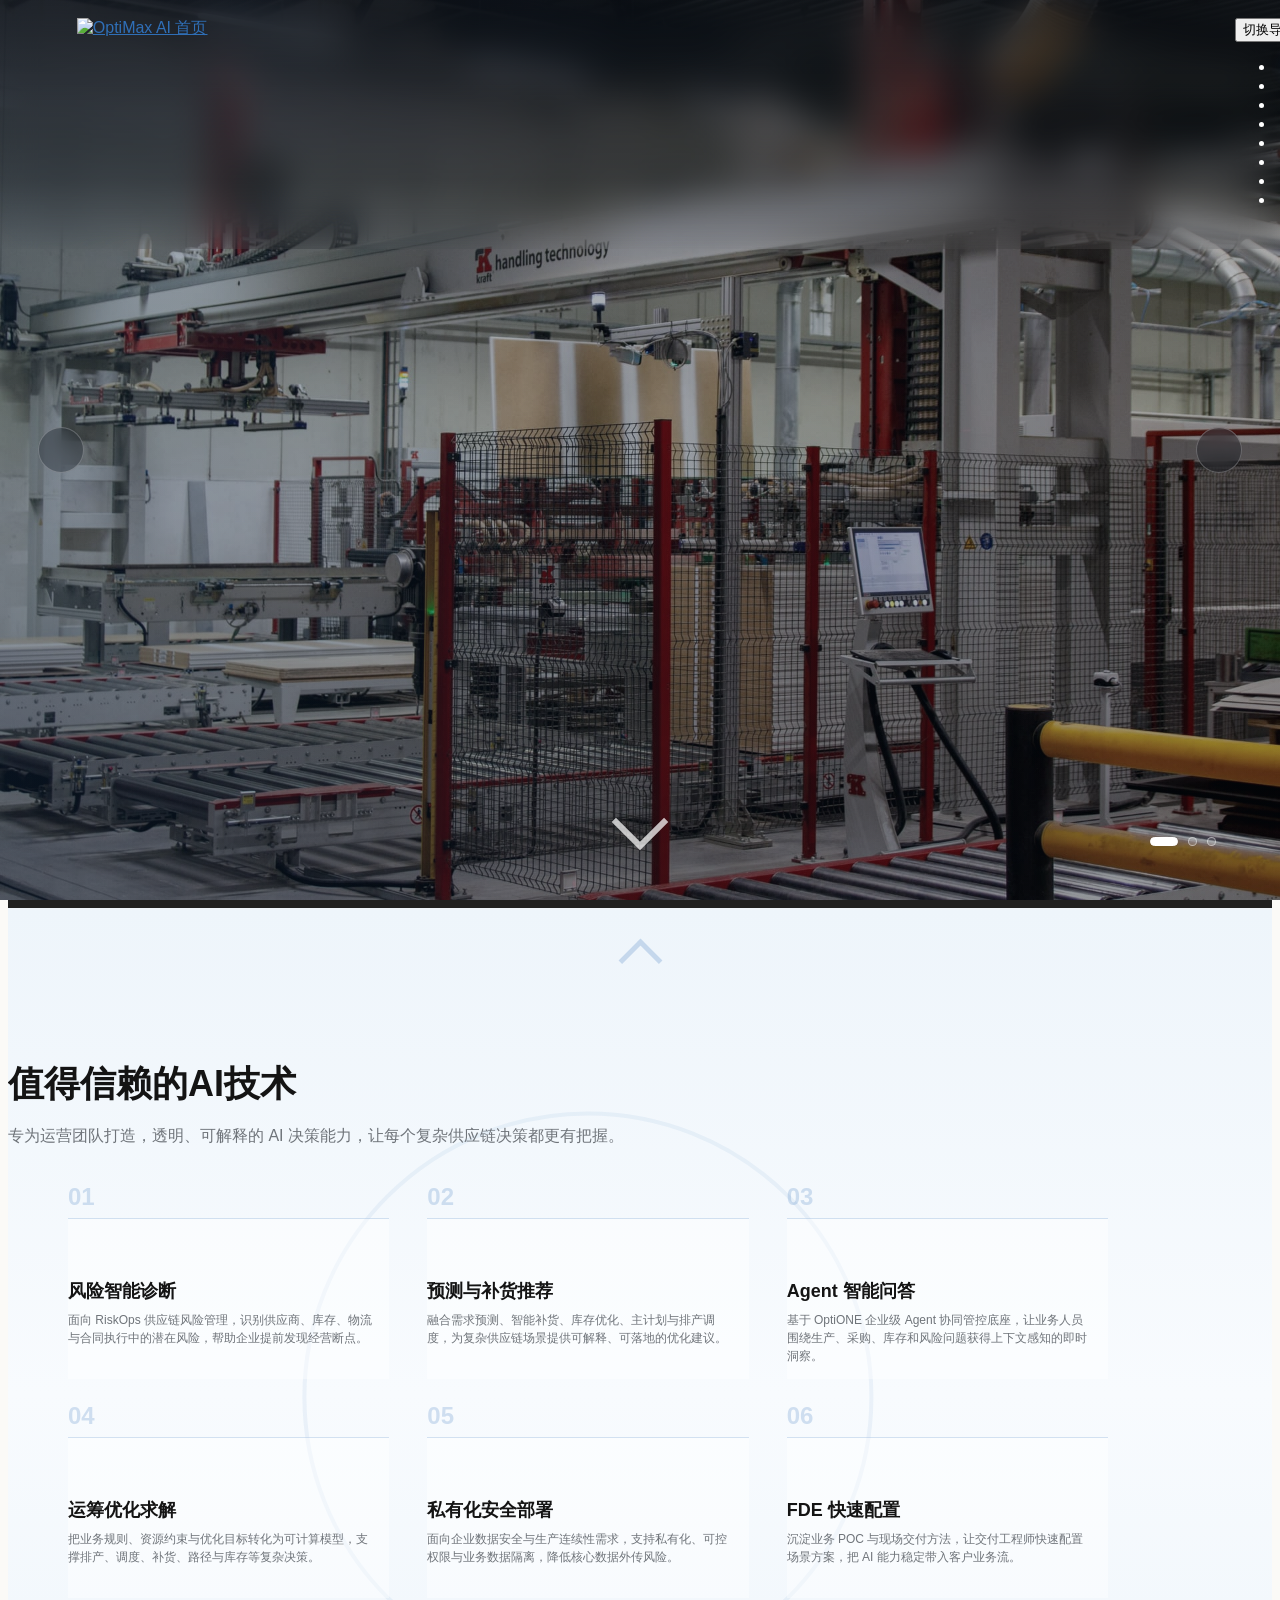
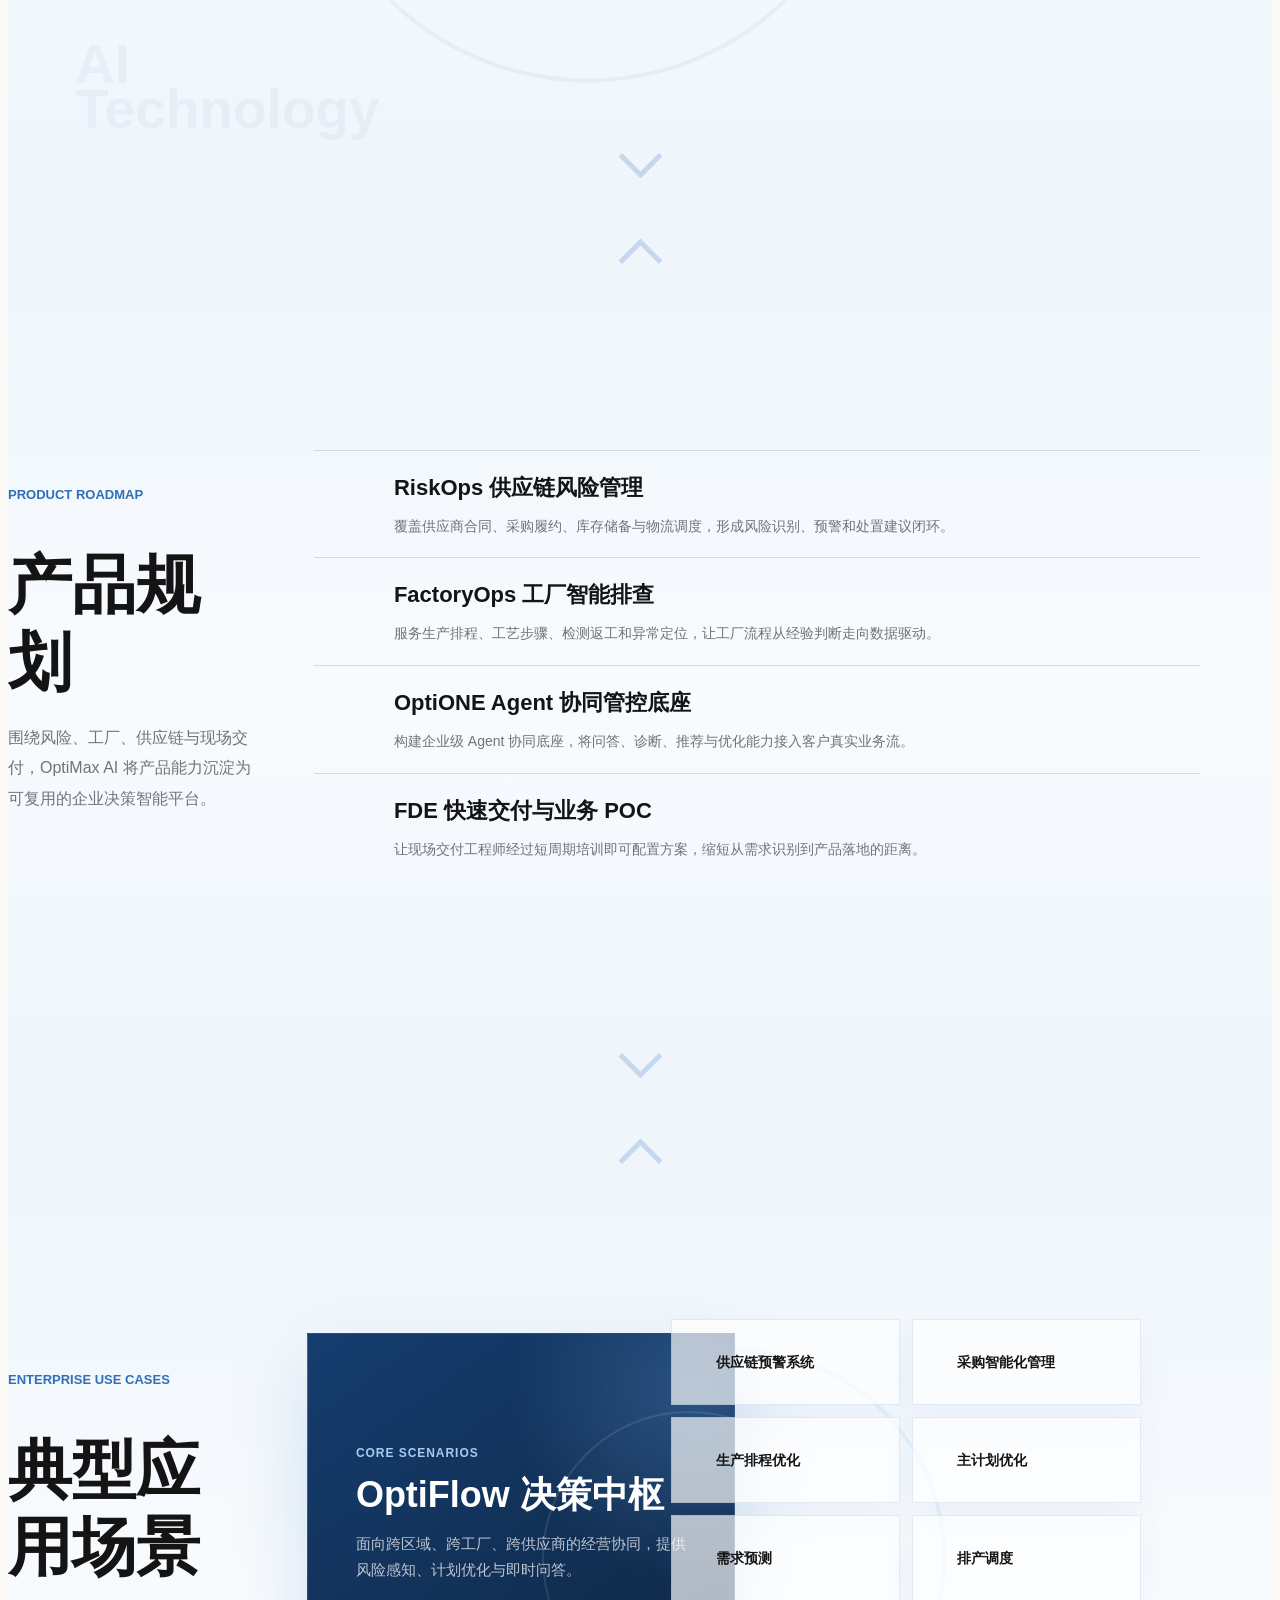
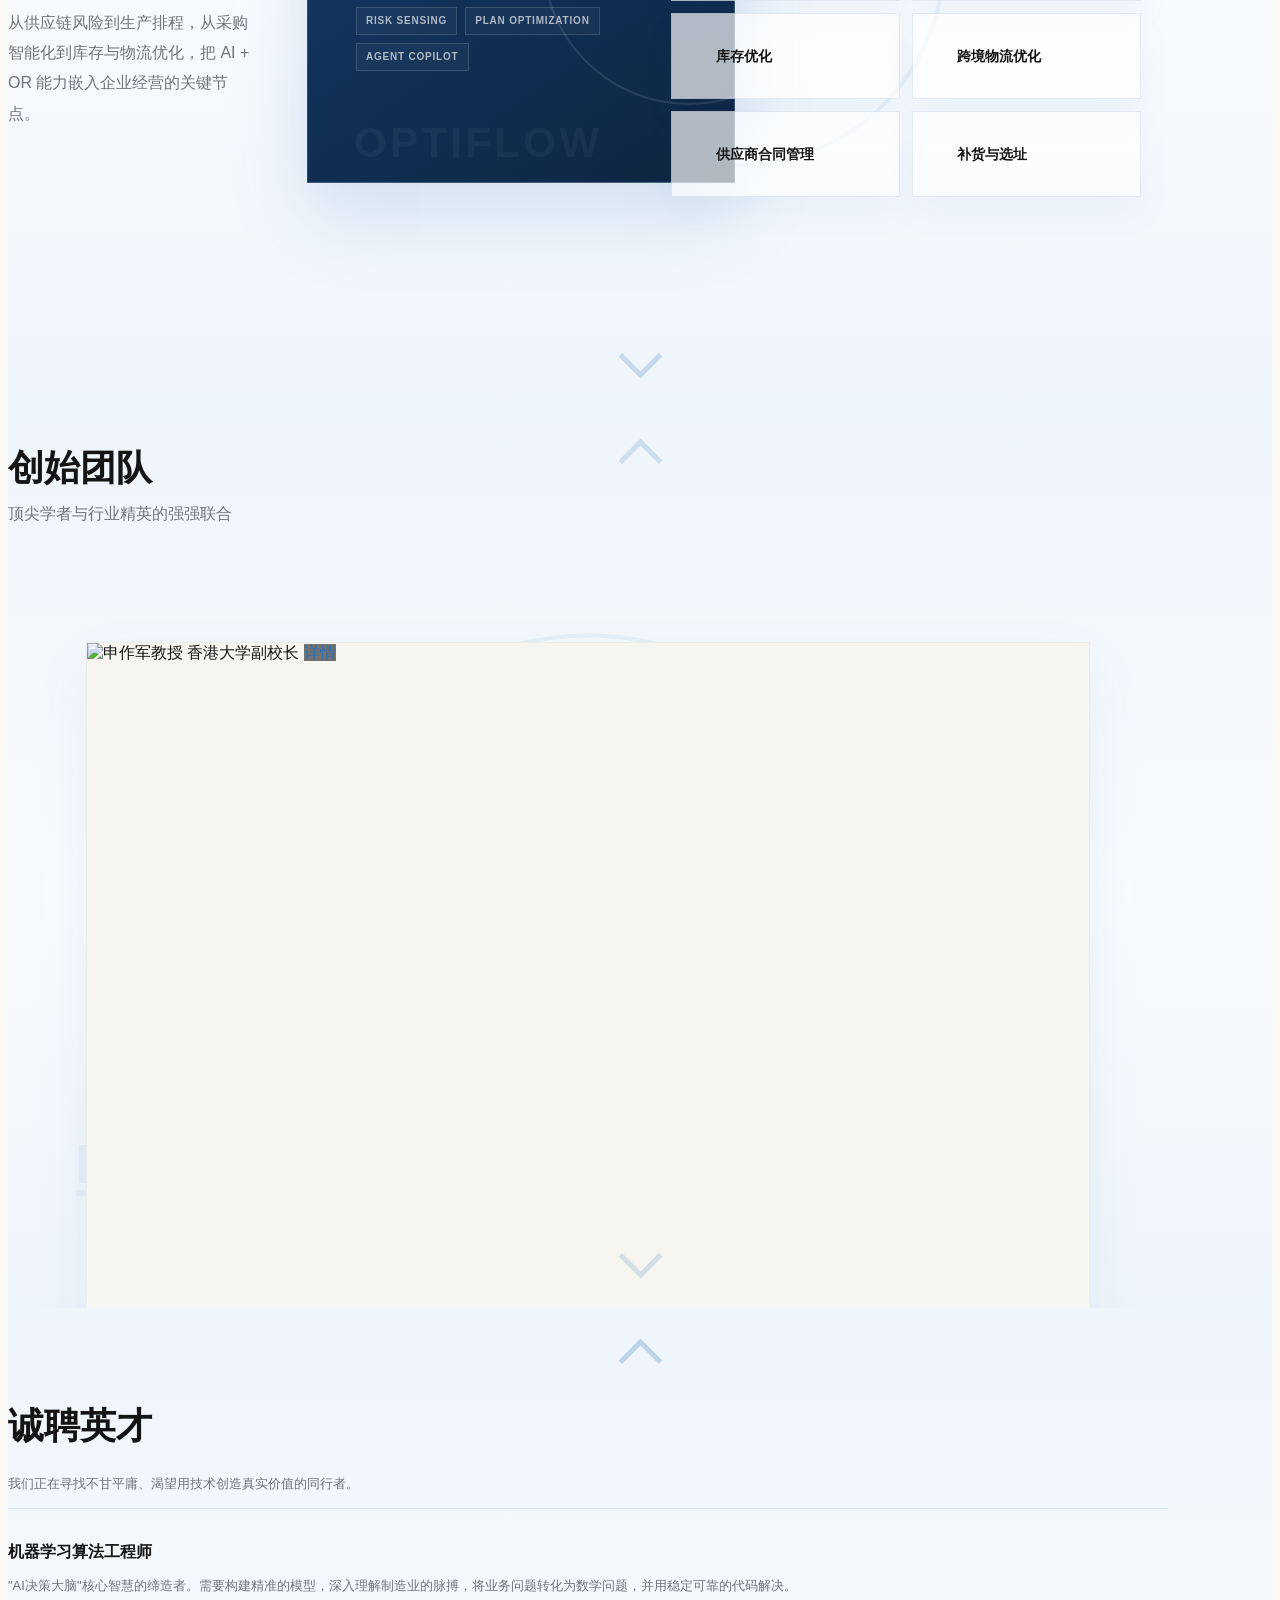
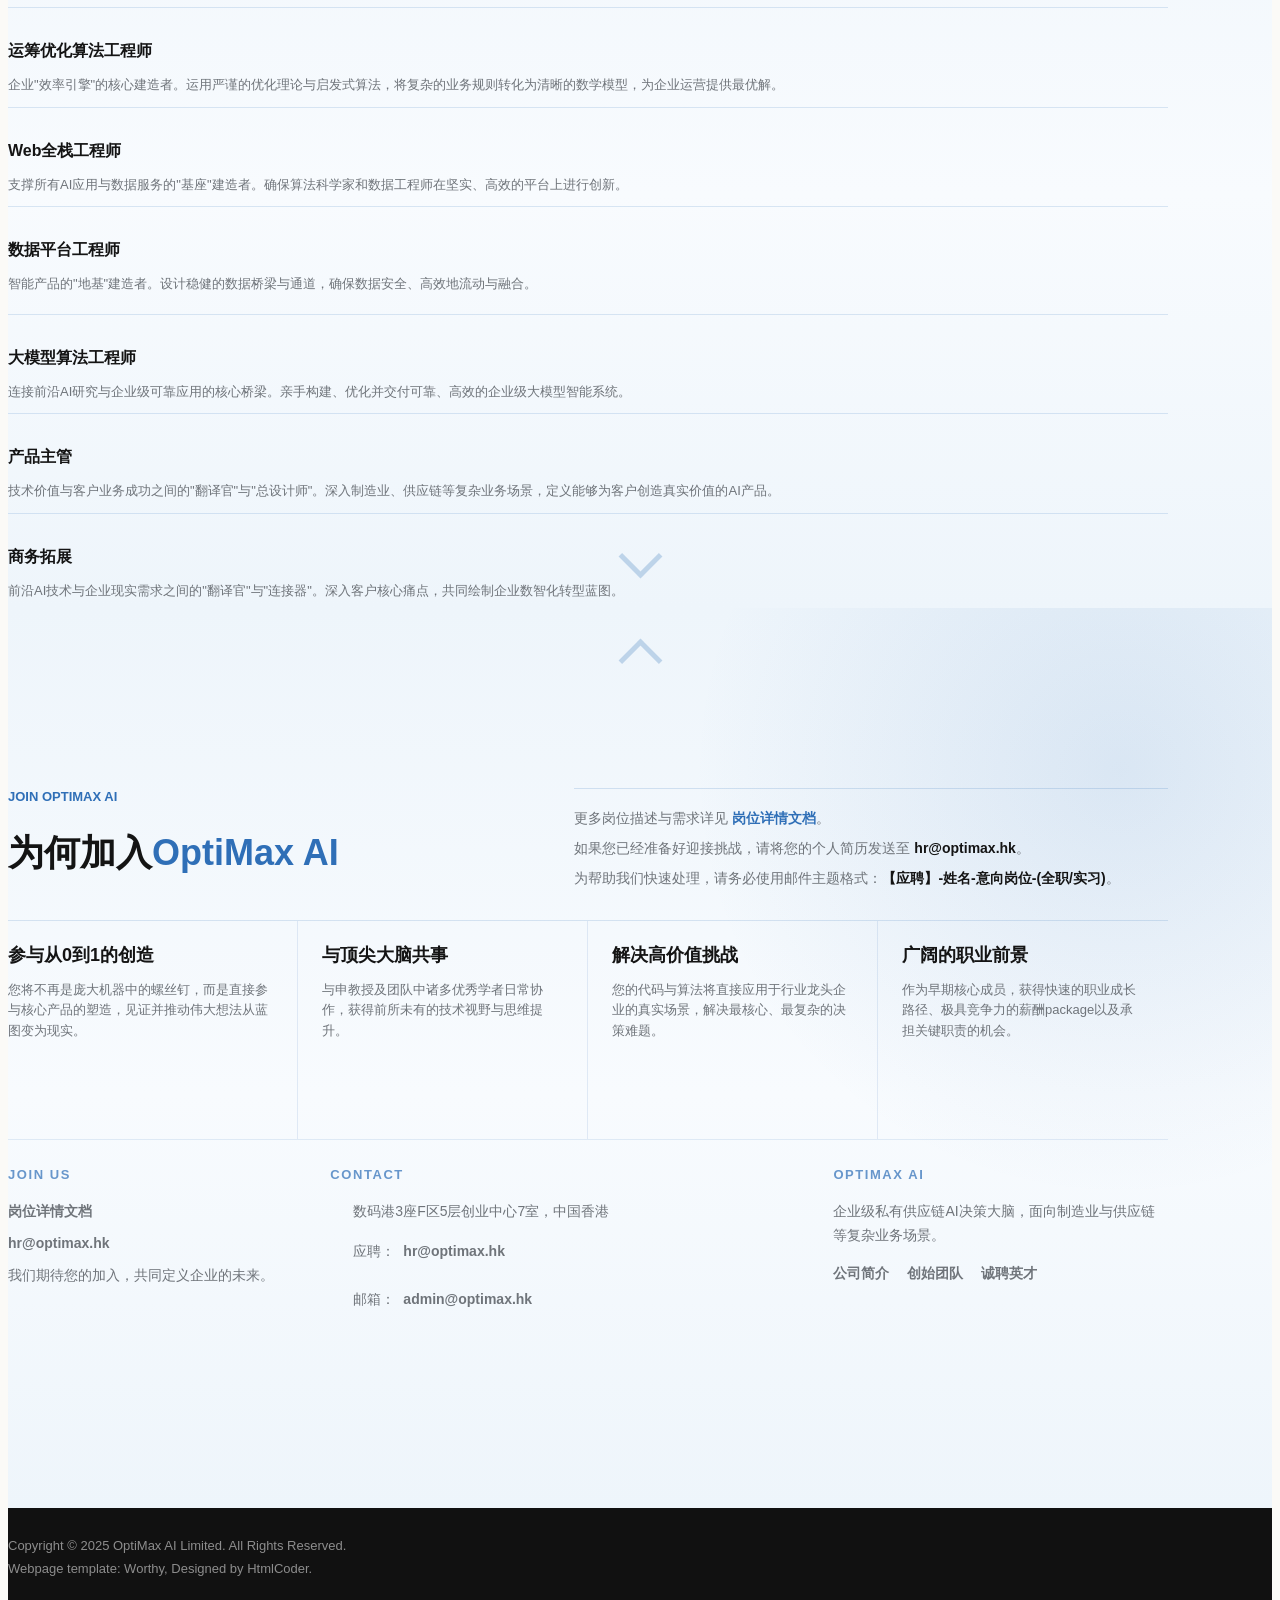
==== index.html @ b372a39e "Refine scenario core panel" ====
<!DOCTYPE html>
<!--[if IE 9]> <html lang="zh-CN" class="ie9"> <![endif]-->
<!--[if !IE]><!-->
<html lang="zh-CN">
<!--<![endif]-->
<head>
    <meta charset="utf-8">
    <title>OptiMax AI | 企业级私有供应链AI决策大脑</title>
    <meta name="description" content="OptiMax AI是企业级私有供应链AI决策大脑，提供安全、智能、可定制的AI解决方案，助力企业数智化转型。">
    <meta name="author" content="OptiMax AI Limited">
    <meta name="keywords" content="OptiMax AI, 企业AI, 供应链AI, 大模型, 人工智能, 机器学习, 深度学习, 强化学习, 运筹优化, 供应链管理, 库存优化, 需求预测, 定价优化, 收益管理, 香港AI公司">
    <meta name="copyright" content="OptiMax AI Limited">
    <meta name="robots" content="index, follow">
    <!-- Mobile Meta -->
    <meta name="viewport" content="width=device-width, initial-scale=1.0, viewport-fit=cover">
    
    <!-- Open Graph / Social Media -->
    <meta property="og:title" content="OptiMax AI | 企业级私有供应链AI决策大脑">
    <meta property="og:description" content="AI赋能、数据驱动，助力企业数智转型">
    <meta property="og:type" content="website">
    <meta property="og:url" content="https://optimax.hk">
    <meta property="og:image" content="images/og-image.jpg">
    
    <!-- Favicon -->
    <link rel="icon" type="image/png" href="images/favicon/favicon-96x96.png" sizes="96x96">
    <link rel="icon" type="image/svg+xml" href="images/favicon/favicon.svg">
    <link rel="shortcut icon" href="images/favicon/favicon.ico">
    <link rel="apple-touch-icon" sizes="180x180" href="images/favicon/apple-touch-icon.png">
    <link rel="manifest" href="images/favicon/site.webmanifest">

    <!-- Web Fonts - 使用更可靠的CDN -->
    <link href="https://fonts.lug.ustc.edu.cn/css2?family=Open+Sans:wght@300;400;700;800&family=Raleway:wght@400;700&display=swap" rel="stylesheet">

    <!-- Bootstrap core CSS -->
    <link href="bootstrap/css/bootstrap.min.css" rel="stylesheet">

    <!-- Font Awesome CSS -->
    <link href="fonts/font-awesome/css/font-awesome.min.css" rel="stylesheet">

    <!-- Plugins -->
    <link href="css/animations.css" rel="stylesheet">

    <!-- Worthy core CSS file -->
    <link href="css/style.css" rel="stylesheet">

    <!-- Custom css -->
    <link href="css/custom.css?v=scenario-core-panel-v2" rel="stylesheet">
    
    <!-- 内联样式优化 -->
    <style>
        /* 确保图片响应式 */
        .sec-img, .image-box img {
            max-width: 100%;
            height: auto;
        }
        .banner-caption h1 {
            word-break: break-word;
        }
        @media (max-width: 768px) {
            .banner-caption h1 {
                font-size: 1.8rem;
            }
            .banner-caption .lead {
                font-size: 1rem;
            }
            .footer-content {
                margin-left: 0 !important;
                padding: 0 15px;
            }
        }
    </style>
</head>

<body class="no-trans didi-inspired">
    <!-- scrollToTop -->
    <div class="scrollToTop"><i class="icon-up-open-big"></i></div>

    <!-- banner start -->
    <div id="banner" class="banner platform-hero">
        <header class="header clearfix navbar platform-header hero-glass-nav">
            <div class="container">
                <div class="row">
                    <div class="col-md-4">
                        <div class="header-left clearfix">
                            <!-- logo -->
                            <div class="logo smooth-scroll">
                                <a href="#banner"><img id="logo" src="images/logo.png" alt="OptiMax AI 首页"></a>
                            </div>
                        </div>
                    </div>
                    <div class="col-md-8">
                        <div class="header-right clearfix">
                            <div class="main-navigation animated">
                                <nav class="navbar navbar-default" role="navigation">
                                    <div class="container-fluid">
                                        <div class="navbar-header">
                                            <button type="button" class="navbar-toggle" data-toggle="collapse" data-target="#navbar-collapse-1">
                                                <span class="sr-only">切换导航</span>
                                                <span class="icon-bar"></span>
                                                <span class="icon-bar"></span>
                                                <span class="icon-bar"></span>
                                            </button>
                                        </div>
                                        <div class="collapse navbar-collapse scrollspy smooth-scroll" id="navbar-collapse-1">
                                            <ul class="nav navbar-nav navbar-right">
                                                <li class="active"><a href="#banner">主页</a></li>
                                                <li><a href="#trusted-ai">AI技术</a></li>
                                                <li><a href="#roadmap">产品规划</a></li>
                                                <li><a href="#scenarios">应用场景</a></li>
                                                <li><a href="#portfolio">创始团队</a></li>
                                                <li><a href="#services">诚聘英才</a></li>
                                                <li><a href="#join">联系我们</a></li>
                                                <li><a href="index_en.html" class="lang-switch">English</a></li>
                                            </ul>
                                        </div>
                                    </div>
                                </nav>
                            </div>
                        </div>
                    </div>
                </div>
            </div>
        </header>
        <div class="hero-carousel" data-hero-carousel>
            <div class="hero-carousel-slide is-active" style="background-image: url('images/hero-advanced-manufacturing.jpg');" aria-hidden="false"></div>
            <div class="hero-carousel-slide" style="background-image: url('images/hero-cargo-vessel.jpg');" aria-hidden="true"></div>
            <div class="hero-carousel-slide" style="background-image: url('images/hero-factory-corridor.jpg');" aria-hidden="true"></div>
        </div>
        <button class="hero-carousel-arrow hero-carousel-arrow-prev" type="button" data-hero-carousel-prev aria-label="上一张封面">
            <i class="fa fa-angle-left" aria-hidden="true"></i>
        </button>
        <button class="hero-carousel-arrow hero-carousel-arrow-next" type="button" data-hero-carousel-next aria-label="下一张封面">
            <i class="fa fa-angle-right" aria-hidden="true"></i>
        </button>
        <div class="hero-carousel-dots" role="tablist" aria-label="封面图片切换">
            <button class="is-active" type="button" data-hero-carousel-dot="0" aria-label="显示复杂制造封面" aria-selected="true"></button>
            <button type="button" data-hero-carousel-dot="1" aria-label="显示货轮航运封面" aria-selected="false"></button>
            <button type="button" data-hero-carousel-dot="2" aria-label="显示工厂供应链封面" aria-selected="false"></button>
        </div>
        <div class="banner-image" aria-hidden="true"></div>
        <div class="banner-caption">
            <div class="container">
                <div class="row">
                    <div class="col-md-8 object-non-visible hero-copy" data-animation-effect="fadeIn">
                        <p class="section-kicker">OptiMax AI Limited</p>
                        <h1>OptiMax 企业优智大模型</h1>
                        <p class="lead"><strong>AI赋能、数据驱动，助力企业数智转型</strong></p>
                        <hr class="divider">
                        <h3>做安全、实用、智能的企业私有供应链AI决策大脑</h3>
                        <div class="hero-actions smooth-scroll">
                            <a class="btn btn-primary btn-xl" href="#company-profile" data-profile-drawer-open aria-controls="company-profile">公司简介</a>
                            <a class="btn btn-default btn-xl" href="#join">联系我们</a>
                        </div>
                    </div>
                </div>
            </div>
            <a class="hero-scroll-cue smooth-scroll" href="#trusted-ai" aria-label="向下浏览AI技术">
                <span aria-hidden="true"></span>
            </a>
        </div>
    </div>
    <!-- banner end -->

    <div id="company-profile" class="profile-drawer" aria-hidden="true">
        <button class="profile-drawer-backdrop" type="button" data-profile-drawer-close aria-label="关闭公司简介"></button>
        <aside class="profile-drawer-panel" role="dialog" aria-modal="true" aria-labelledby="company-profile-title">
            <button class="profile-drawer-close" type="button" data-profile-drawer-close aria-label="关闭公司简介">
                <i class="fa fa-times" aria-hidden="true"></i>
            </button>
            <div class="profile-drawer-scroll">
                <p class="section-kicker">ABOUT OPTIMAX AI</p>
                <h2 id="company-profile-title">值得信赖的企业AI决策技术</h2>
                <p class="profile-drawer-lead">以港大科研团队孵化的 AI + OR 技术为核心，OptiMax AI 正在构建安全、可控、高效的企业级私有供应链 AI 决策大脑，让复杂经营决策更智能、更高效、更简单。</p>
                <div class="profile-proof-strip">
                    <div>
                        <strong>AI + OR</strong>
                        <span>融合大模型感知、运筹优化与业务约束建模</span>
                    </div>
                    <div>
                        <strong>RAISe+</strong>
                        <span>香港创新科技署重点支持创业团队</span>
                    </div>
                    <div>
                        <strong>2026.09</strong>
                        <span>企业优智大模型预计面向市场</span>
                    </div>
                </div>
                <div class="profile-copy">
                    <p>OptiMax AI Limited 是一家植根于香港的尖端人工智能企业，致力于研发安全、可控、高效的企业级私有化供应链大模型，立志成为驱动企业智慧运营的“AI决策大脑”。公司于2025年9月在香港创立，是香港创新科技署 RAISe+ 项目重点支持的创业团队。</p>
                    <p>公司由香港大学副校长、国际运筹学与供应链管理权威学者申作军教授领衔创立。团队深度融合 AI、运筹优化与供应链管理前沿研究，依托香港大学科研创新平台，将学术成果转化为企业真实场景中的预测、规划、排产、风控与智能问答能力。</p>
                    <p>目前，OptiMax AI 已围绕 TCL、中国移动等企业场景推进合作，覆盖供应链风险管理、采购智能化、生产排程、主计划优化、库存与物流优化等方向。公司已完成天使轮融资，目标成为 AI 决策领域的全球创新力量。</p>
                    <p><strong>OptiMax 企业优智大模型</strong> 正在紧锣密鼓开发中，预计2026年9月面向市场。</p>
                </div>
            </div>
        </aside>
    </div>

    <!-- 值得信赖的AI技术 -->
    <div id="trusted-ai" class="section section-panel trust-section">
        <a class="section-nav section-nav-up smooth-scroll" href="#banner" aria-label="返回主页">
            <span aria-hidden="true"></span>
        </a>
        <div class="tech-watermark" aria-hidden="true">
            <span>AI</span>
            <span>Technology</span>
        </div>
        <div class="container section-panel-inner tech-editorial">
            <div class="trust-heading">
                <h1 class="section-title">值得信赖的AI技术</h1>
                <p class="section-lead">专为运营团队打造，透明、可解释的 AI 决策能力，让每个复杂供应链决策都更有把握。</p>
            </div>
            <div class="tech-orbit" aria-hidden="true"></div>
            <div class="trust-card-grid">
                <div class="trust-card">
                    <i class="fa fa-line-chart" aria-hidden="true"></i>
                    <h3>风险智能诊断</h3>
                    <p>面向 RiskOps 供应链风险管理，识别供应商、库存、物流与合同执行中的潜在风险，帮助企业提前发现经营断点。</p>
                </div>
                <div class="trust-card">
                    <i class="fa fa-bar-chart" aria-hidden="true"></i>
                    <h3>预测与补货推荐</h3>
                    <p>融合需求预测、智能补货、库存优化、主计划与排产调度，为复杂供应链场景提供可解释、可落地的优化建议。</p>
                </div>
                <div class="trust-card">
                    <i class="fa fa-sitemap" aria-hidden="true"></i>
                    <h3>Agent 智能问答</h3>
                    <p>基于 OptiONE 企业级 Agent 协同管控底座，让业务人员围绕生产、采购、库存和风险问题获得上下文感知的即时洞察。</p>
                </div>
                <div class="trust-card">
                    <i class="fa fa-cogs" aria-hidden="true"></i>
                    <h3>运筹优化求解</h3>
                    <p>把业务规则、资源约束与优化目标转化为可计算模型，支撑排产、调度、补货、路径与库存等复杂决策。</p>
                </div>
                <div class="trust-card">
                    <i class="fa fa-shield" aria-hidden="true"></i>
                    <h3>私有化安全部署</h3>
                    <p>面向企业数据安全与生产连续性需求，支持私有化、可控权限与业务数据隔离，降低核心数据外传风险。</p>
                </div>
                <div class="trust-card">
                    <i class="fa fa-wrench" aria-hidden="true"></i>
                    <h3>FDE 快速配置</h3>
                    <p>沉淀业务 POC 与现场交付方法，让交付工程师快速配置场景方案，把 AI 能力稳定带入客户业务流。</p>
                </div>
            </div>
        </div>
        <a class="section-nav section-nav-down smooth-scroll" href="#roadmap" aria-label="前往产品规划">
            <span aria-hidden="true"></span>
        </a>
    </div>

    <!-- 产品规划 -->
    <div id="roadmap" class="section section-panel roadmap-section">
        <a class="section-nav section-nav-up smooth-scroll" href="#trusted-ai" aria-label="返回AI技术">
            <span aria-hidden="true"></span>
        </a>
        <div class="container section-panel-inner">
            <div class="roadmap-layout">
                <div class="roadmap-copy">
                    <p class="section-kicker">PRODUCT ROADMAP</p>
                    <h1 class="section-title">产品规划</h1>
                    <p class="section-lead">围绕风险、工厂、供应链与现场交付，OptiMax AI 将产品能力沉淀为可复用的企业决策智能平台。</p>
                </div>
                <div class="roadmap-stack">
                    <div class="roadmap-item">
                        <i class="fa fa-exclamation-triangle" aria-hidden="true"></i>
                        <h3>RiskOps 供应链风险管理</h3>
                        <p>覆盖供应商合同、采购履约、库存储备与物流调度，形成风险识别、预警和处置建议闭环。</p>
                    </div>
                    <div class="roadmap-item">
                        <i class="fa fa-building" aria-hidden="true"></i>
                        <h3>FactoryOps 工厂智能排查</h3>
                        <p>服务生产排程、工艺步骤、检测返工和异常定位，让工厂流程从经验判断走向数据驱动。</p>
                    </div>
                    <div class="roadmap-item">
                        <i class="fa fa-sitemap" aria-hidden="true"></i>
                        <h3>OptiONE Agent 协同管控底座</h3>
                        <p>构建企业级 Agent 协同底座，将问答、诊断、推荐与优化能力接入客户真实业务流。</p>
                    </div>
                    <div class="roadmap-item">
                        <i class="fa fa-rocket" aria-hidden="true"></i>
                        <h3>FDE 快速交付与业务 POC</h3>
                        <p>让现场交付工程师经过短周期培训即可配置方案，缩短从需求识别到产品落地的距离。</p>
                    </div>
                </div>
            </div>
        </div>
        <a class="section-nav section-nav-down smooth-scroll" href="#scenarios" aria-label="前往应用场景">
            <span aria-hidden="true"></span>
        </a>
    </div>

    <!-- 典型应用场景 -->
    <div id="scenarios" class="section section-panel scenario-section">
        <a class="section-nav section-nav-up smooth-scroll" href="#roadmap" aria-label="返回产品规划">
            <span aria-hidden="true"></span>
        </a>
        <div class="container section-panel-inner">
            <div class="scenario-layout">
                <div class="scenario-copy">
                    <p class="section-kicker">ENTERPRISE USE CASES</p>
                    <h1 class="section-title">典型应用场景</h1>
                    <p class="section-lead">从供应链风险到生产排程，从采购智能化到库存与物流优化，把 AI + OR 能力嵌入企业经营的关键节点。</p>
                </div>
                <div class="scenario-map">
                    <div class="scenario-feature">
                        <p>CORE SCENARIOS</p>
                        <h3>OptiFlow 决策中枢</h3>
                        <span>面向跨区域、跨工厂、跨供应商的经营协同，提供风险感知、计划优化与即时问答。</span>
                        <div class="scenario-feature-tags" aria-label="OptiFlow 核心能力">
                            <em>Risk Sensing</em>
                            <em>Plan Optimization</em>
                            <em>Agent Copilot</em>
                        </div>
                    </div>
                    <div class="scenario-cluster">
                        <span><i class="fa fa-bell-o" aria-hidden="true"></i>供应链预警系统</span>
                        <span><i class="fa fa-shopping-cart" aria-hidden="true"></i>采购智能化管理</span>
                        <span><i class="fa fa-tasks" aria-hidden="true"></i>生产排程优化</span>
                        <span><i class="fa fa-calendar-o" aria-hidden="true"></i>主计划优化</span>
                        <span><i class="fa fa-line-chart" aria-hidden="true"></i>需求预测</span>
                        <span><i class="fa fa-cogs" aria-hidden="true"></i>排产调度</span>
                        <span><i class="fa fa-database" aria-hidden="true"></i>库存优化</span>
                        <span><i class="fa fa-globe" aria-hidden="true"></i>跨境物流优化</span>
                        <span><i class="fa fa-file-text-o" aria-hidden="true"></i>供应商合同管理</span>
                        <span><i class="fa fa-map-marker" aria-hidden="true"></i>补货与选址</span>
                    </div>
                </div>
            </div>
        </div>
        <a class="section-nav section-nav-down smooth-scroll" href="#portfolio" aria-label="前往创始团队">
            <span aria-hidden="true"></span>
        </a>
    </div>

    <!-- 创始团队标题区 -->
    <div id="portfolio" class="section section-panel default-bg founder-band team-section">
        <a class="section-nav section-nav-up smooth-scroll" href="#scenarios" aria-label="返回应用场景">
            <span aria-hidden="true"></span>
        </a>
        <div class="team-watermark" aria-hidden="true">
            <span>Founding</span>
            <span>Team</span>
        </div>
        <div class="container section-panel-inner team-editorial">
            <div class="team-heading">
                <h1 class="section-title">创始团队</h1>
                <p class="lead section-lead">顶尖学者与行业精英的强强联合</p>
            </div>
            <div class="team-orbit" aria-hidden="true"></div>
            <div class="separator"></div>
            <div class="row object-non-visible" data-animation-effect="fadeIn">
                <div class="col-md-12">
                    <div class="isotope-container row grid-space-20">
                        <!-- 申作军教授 -->
                        <div class="col-sm-6 col-md-3 isotope-item offline">
                            <div class="image-box founder-card">
                                <div class="overlay-container">
                                    <img src="images/maxshen.png" alt="申作军教授 香港大学副校长" class="img-responsive">
                                    <a class="overlay" data-toggle="modal" data-target="#project-1">
                                        <i class="fa fa-search-plus"></i>
                                        <span>详情</span>
                                    </a>
                                </div>
                                <a class="btn btn-default btn-block" data-toggle="modal" data-target="#project-1">申作军教授</a>
                            </div>
                            <div class="modal fade" id="project-1" tabindex="-1" role="dialog" aria-labelledby="project-1-label" aria-hidden="true">
                                <div class="modal-dialog modal-lg">
                                    <div class="modal-content">
                                        <div class="modal-header">
                                            <button type="button" class="close" data-dismiss="modal"><span aria-hidden="true">&times;</span><span class="sr-only">关闭</span></button>
                                            <h4 class="modal-title" id="project-1-label">申作军教授</h4>
                                        </div>
                                        <div class="modal-body">
                                            <h3>申作军教授</h3>
                                            <h4>BEng, ME, MS, PhD, FINFORMS, FPOMS, FHKEng</h4>
                                            <div class="row">
                                                <div class="col-md-6">
                                                    <p>申作军教授是香港大学副校长（研究），工程学院及经济及工商管理学院双聘讲座教授，同时兼任研究学院院长、技术转移处署理处长、知识交流办公室署理总监。他是同心基金数据科学研究院创始院长。</p>
                                                    <p>申教授于2000年在美国西北大学取得博士学位，同年加入佛罗里达大学任助理教授，2004年加入加州大学伯克利分校，后晋升为校长教授及工业工程及运筹学系系主任。他曾任清华-伯克利深圳学院中心主任及清华大学名誉教授。申教授于2021年加入港大。</p>
                                                    <p>申教授的主要研究领域为物流及供应链管理、数据驱动决策及系统优化。他是美国运筹学及管理科学研究协会(INFORMS)院士、美国生产与运作管理学会(POMS)院士及前主席、香港工程科学院院士。</p>
                                                </div>
                                                <div class="col-md-6">
                                                    <img src="images/maxshen.png" alt="申作军教授" class="img-responsive">
                                                </div>
                                            </div>
                                        </div>
                                        <div class="modal-footer">
                                            <button type="button" class="btn btn-sm btn-default" data-dismiss="modal">关闭</button>
                                        </div>
                                    </div>
                                </div>
                            </div>
                        </div>

                        <!-- 曲源博士 -->
                        <div class="col-sm-6 col-md-3 isotope-item online">
                            <div class="image-box founder-card">
                                <div class="overlay-container">
                                    <img src="images/yuanqu.jpg" alt="曲源博士 香港大学博士后" class="img-responsive">
                                    <a class="overlay" data-toggle="modal" data-target="#project-2">
                                        <i class="fa fa-search-plus"></i>
                                        <span>详情</span>
                                    </a>
                                </div>
                                <a class="btn btn-default btn-block" data-toggle="modal" data-target="#project-2">曲源博士</a>
                            </div>
                            <div class="modal fade" id="project-2" tabindex="-1" role="dialog" aria-labelledby="project-2-label" aria-hidden="true">
                                <div class="modal-dialog modal-lg">
                                    <div class="modal-content">
                                        <div class="modal-header">
                                            <button type="button" class="close" data-dismiss="modal"><span aria-hidden="true">&times;</span><span class="sr-only">关闭</span></button>
                                            <h4 class="modal-title" id="project-2-label">曲源博士</h4>
                                        </div>
                                        <div class="modal-body">
                                            <h3>曲源博士</h3>
                                            <h4>BEng, BMgmt, MS, PhD</h4>
                                            <div class="row">
                                                <div class="col-md-6">
                                                    <p>曲源博士现为香港大学数据与系统工程系博士后研究员，与申作军教授开展合作研究。此前曾任罗格斯大学讲师。</p>
                                                    <p>曲源博士在罗格斯大学管理科学与信息系统系获得博士学位，主攻运筹学方向。主要研究领域为收益管理、博弈论、机器学习、人工智能等。曲博士曾有多段创业和产业界经历，有丰富软件架构设计及信息化项目建设实施经验，参与开发项目30余个。</p>
                                                </div>
                                                <div class="col-md-6">
                                                    <img src="images/yuanqu.jpg" alt="曲源博士" class="img-responsive">
                                                </div>
                                            </div>
                                        </div>
                                        <div class="modal-footer">
                                            <button type="button" class="btn btn-sm btn-default" data-dismiss="modal">关闭</button>
                                        </div>
                                    </div>
                                </div>
                            </div>
                        </div>

                        <!-- 张普竣博士 -->
                        <div class="col-sm-6 col-md-3 isotope-item online">
                            <div class="image-box founder-card">
                                <div class="overlay-container">
                                    <img src="images/pjzhang.jpg" alt="张普竣博士" class="img-responsive">
                                    <a class="overlay" data-toggle="modal" data-target="#project-3">
                                        <i class="fa fa-search-plus"></i>
                                        <span>详情</span>
                                    </a>
                                </div>
                                <a class="btn btn-default btn-block" data-toggle="modal" data-target="#project-3">张普竣博士</a>
                            </div>
                            <div class="modal fade" id="project-3" tabindex="-1" role="dialog" aria-labelledby="project-3-label" aria-hidden="true">
                                <div class="modal-dialog modal-lg">
                                    <div class="modal-content">
                                        <div class="modal-header">
                                            <button type="button" class="close" data-dismiss="modal"><span aria-hidden="true">&times;</span><span class="sr-only">关闭</span></button>
                                            <h4 class="modal-title" id="project-3-label">张普竣博士</h4>
                                        </div>
                                        <div class="modal-body">
                                            <h3>张普竣博士</h3>
                                            <h4>BEng, PhD</h4>
                                            <div class="row">
                                                <div class="col-md-6">
                                                    <p>张普竣于清华大学获得工业工程博士学位，现为香港大学博士后研究员，在运筹优化与智能管理领域持续开展前沿研究。</p>
                                                    <p>他专注于运筹学、智能交通系统及运营管理等领域，曾与美团、锐联科技、北京交通发展研究院、中国铁路等知名企业和机构开展深入合作，致力于将理论研究成果应用于实际业务场景。</p>
                                                </div>
                                                <div class="col-md-6">
                                                    <img src="images/pjzhang.jpg" alt="张普竣博士" class="img-responsive">
                                                </div>
                                            </div>
                                        </div>
                                        <div class="modal-footer">
                                            <button type="button" class="btn btn-sm btn-default" data-dismiss="modal">关闭</button>
                                        </div>
                                    </div>
                                </div>
                            </div>
                        </div>

                        <!-- 刘安邦博士 -->
                        <div class="col-sm-6 col-md-3 isotope-item editor">
                            <div class="image-box founder-card">
                                <div class="overlay-container">
                                    <img src="images/abliu.jpg" alt="刘安邦博士" class="img-responsive">
                                    <a class="overlay" data-toggle="modal" data-target="#project-4">
                                        <i class="fa fa-search-plus"></i>
                                        <span>详情</span>
                                    </a>
                                </div>
                                <a class="btn btn-default btn-block" data-toggle="modal" data-target="#project-4">刘安邦博士</a>
                            </div>
                            <div class="modal fade" id="project-4" tabindex="-1" role="dialog" aria-labelledby="project-4-label" aria-hidden="true">
                                <div class="modal-dialog modal-lg">
                                    <div class="modal-content">
                                        <div class="modal-header">
                                            <button type="button" class="close" data-dismiss="modal"><span aria-hidden="true">&times;</span><span class="sr-only">关闭</span></button>
                                            <h4 class="modal-title" id="project-4-label">刘安邦博士</h4>
                                        </div>
                                        <div class="modal-body">
                                            <h3>刘安邦博士</h3>
                                            <h4>BEng, PhD</h4>
                                            <div class="row">
                                                <div class="col-md-6">
                                                    <p>刘安邦博士于清华大学获得自动化博士学位，现为香港大学博士后研究员，长期专注于智能制造与智慧供应链领域的创新研究。</p>
                                                    <p>刘安邦博士在自动化与智能制造相关领域积累了超过六年的深入研究经验，并先后参与多项由国家重点研发计划、国家自然科学基金等国家级科研项目资助的重要课题。</p>
                                                </div>
                                                <div class="col-md-6">
                                                    <img src="images/abliu.jpg" alt="刘安邦博士" class="img-responsive">
                                                </div>
                                            </div>
                                        </div>
                                        <div class="modal-footer">
                                            <button type="button" class="btn btn-sm btn-default" data-dismiss="modal">关闭</button>
                                        </div>
                                    </div>
                                </div>
                            </div>
                        </div>
                    </div>
                </div>
            </div>
        </div>
        <a class="section-nav section-nav-down smooth-scroll" href="#services" aria-label="前往诚聘英才">
            <span aria-hidden="true"></span>
        </a>
    </div>

    <!-- 诚聘英才 section -->
    <div id="services" class="section translucent-bg bg-image-1 blue career-panel section-panel">
        <a class="section-nav section-nav-up smooth-scroll" href="#portfolio" aria-label="返回创始团队">
            <span aria-hidden="true"></span>
        </a>
        <div class="container section-panel-inner object-non-visible" data-animation-effect="fadeIn">
            <h1 class="text-center title section-title">诚聘英才</h1>
            <div class="space text-center">
                <p class="lead section-lead">我们正在寻找不甘平庸、渴望用技术创造真实价值的同行者。</p>
            </div>
            <div class="row career-grid">
                <div class="col-sm-6">
                    <div class="media">
                        <div class="media-body text-right">
                            <h4 class="media-heading">机器学习算法工程师</h4>
                            <p>"AI决策大脑"核心智慧的缔造者。需要构建精准的模型，深入理解制造业的脉搏，将业务问题转化为数学问题，并用稳定可靠的代码解决。</p>
                        </div>
                        <div class="media-right"><i class="fa fa-magic"></i></div>
                    </div>
                    <div class="media">
                        <div class="media-body text-right">
                            <h4 class="media-heading">运筹优化算法工程师</h4>
                            <p>企业"效率引擎"的核心建造者。运用严谨的优化理论与启发式算法，将复杂的业务规则转化为清晰的数学模型，为企业运营提供最优解。</p>
                        </div>
                        <div class="media-right"><i class="fa fa-sitemap"></i></div>
                    </div>
                    <div class="media">
                        <div class="media-body text-right">
                            <h4 class="media-heading">Web全栈工程师</h4>
                            <p>支撑所有AI应用与数据服务的"基座"建造者。确保算法科学家和数据工程师在坚实、高效的平台上进行创新。</p>
                        </div>
                        <div class="media-right"><i class="fa fa-cogs"></i></div>
                    </div>
                    <div class="media">
                        <div class="media-body text-right">
                            <h4 class="media-heading">数据平台工程师</h4>
                            <p>智能产品的"地基"建造者。设计稳健的数据桥梁与通道，确保数据安全、高效地流动与融合。</p>
                        </div>
                        <div class="media-right"><i class="fa fa-database"></i></div>
                    </div>
                </div>
                <div class="space visible-xs"></div>
                <div class="col-sm-6">
                    <div class="media">
                        <div class="media-left"><i class="fa fa-cloud"></i></div>
                        <div class="media-body">
                            <h4 class="media-heading">大模型算法工程师</h4>
                            <p>连接前沿AI研究与企业级可靠应用的核心桥梁。亲手构建、优化并交付可靠、高效的企业级大模型智能系统。</p>
                        </div>
                    </div>
                    <div class="media">
                        <div class="media-left"><i class="fa fa-list"></i></div>
                        <div class="media-body">
                            <h4 class="media-heading">产品主管</h4>
                            <p>技术价值与客户业务成功之间的"翻译官"与"总设计师"。深入制造业、供应链等复杂业务场景，定义能够为客户创造真实价值的AI产品。</p>
                        </div>
                    </div>
                    <div class="media">
                        <div class="media-left"><i class="fa fa-car"></i></div>
                        <div class="media-body">
                            <h4 class="media-heading">商务拓展</h4>
                            <p>前沿AI技术与企业现实需求之间的"翻译官"与"连接器"。深入客户核心痛点，共同绘制企业数智化转型蓝图。</p>
                        </div>
                    </div>
                    <div class="media">
                        <div class="media-left"><i class="fa fa-users"></i></div>
                        <div class="media-body">
                            <h4 class="media-heading">运营主管</h4>
                            <p>公司高效运转的"润滑剂"和团队温暖的"守护者"。有机会接触公司运营的方方面面，与公司一同成长。</p>
                        </div>
                    </div>
                </div>
            </div>
        </div>
        <a class="section-nav section-nav-down smooth-scroll" href="#join" aria-label="前往为何加入OptiMax AI">
            <span aria-hidden="true"></span>
        </a>
    </div>

    <!-- 为何加入OptiMax AI -->
    <div id="join" class="section clearfix object-non-visible join-section section-panel" data-animation-effect="fadeIn">
        <a class="section-nav section-nav-up smooth-scroll" href="#services" aria-label="返回诚聘英才">
            <span aria-hidden="true"></span>
        </a>
        <div class="container section-panel-inner">
            <div class="join-footer-panel">
                <div class="join-footer-intro">
                    <div>
                        <p class="section-kicker">JOIN OPTIMAX AI</p>
                        <h1 class="title section-title">为何加入<span>OptiMax AI</span></h1>
                    </div>
                    <div class="join-application">
                        <p>更多岗位描述与需求详见 <a target="_blank" href="https://docs.qq.com/doc/p/4edd19e2e5a5571ec6618d4416ca6252ec4aa019" rel="noopener noreferrer">岗位详情文档</a>。</p>
                        <p>如果您已经准备好迎接挑战，请将您的个人简历发送至 <strong>hr@optimax.hk</strong>。</p>
                        <p>为帮助我们快速处理，请务必使用邮件主题格式：<strong>【应聘】-姓名-意向岗位-(全职/实习)</strong>。</p>
                    </div>
                </div>
                <div class="join-reasons">
                    <div class="join-reason">
                        <h3>参与从0到1的创造</h3>
                        <p>您将不再是庞大机器中的螺丝钉，而是直接参与核心产品的塑造，见证并推动伟大想法从蓝图变为现实。</p>
                    </div>
                    <div class="join-reason">
                        <h3>与顶尖大脑共事</h3>
                        <p>与申教授及团队中诸多优秀学者日常协作，获得前所未有的技术视野与思维提升。</p>
                    </div>
                    <div class="join-reason">
                        <h3>解决高价值挑战</h3>
                        <p>您的代码与算法将直接应用于行业龙头企业的真实场景，解决最核心、最复杂的决策难题。</p>
                    </div>
                    <div class="join-reason">
                        <h3>广阔的职业前景</h3>
                        <p>作为早期核心成员，获得快速的职业成长路径、极具竞争力的薪酬package以及承担关键职责的机会。</p>
                    </div>
                </div>
                <div class="join-footer-grid">
                    <div class="join-footer-column">
                        <h3>JOIN US</h3>
                        <a target="_blank" href="https://docs.qq.com/doc/p/4edd19e2e5a5571ec6618d4416ca6252ec4aa019" rel="noopener noreferrer">岗位详情文档</a>
                        <a href="mailto:hr@optimax.hk">hr@optimax.hk</a>
                        <p>我们期待您的加入，共同定义企业的未来。</p>
                    </div>
                    <div id="contact" class="join-footer-column join-contact">
                        <h3>CONTACT</h3>
                        <ul class="join-contact-list list-icons">
                            <li><i class="fa fa-map-marker pr-10"></i> 数码港3座F区5层创业中心7室，中国香港</li>
                            <li><i class="fa fa-user pr-10"></i> 应聘：<a href="mailto:hr@optimax.hk">hr@optimax.hk</a></li>
                            <li><i class="fa fa-envelope-o pr-10"></i> 邮箱：<a href="mailto:admin@optimax.hk">admin@optimax.hk</a></li>
                        </ul>
                    </div>
                    <div class="join-footer-column">
                        <h3>OPTIMAX AI</h3>
                        <p>企业级私有供应链AI决策大脑，面向制造业与供应链等复杂业务场景。</p>
                        <div class="join-footer-links smooth-scroll">
                            <a href="#company-profile" data-profile-drawer-open aria-controls="company-profile">公司简介</a>
                            <a href="#portfolio">创始团队</a>
                            <a href="#services">诚聘英才</a>
                        </div>
                    </div>
                </div>
            </div>
        </div>
    </div>

    <!-- footer start -->
    <footer id="footer">
        <div class="subfooter">
            <div class="container">
                <div class="row">
                    <div class="col-md-12">
                        <p class="text-center">Copyright © 2025 OptiMax AI Limited. All Rights Reserved.<br>Webpage template: Worthy, Designed by HtmlCoder.</p>
                    </div>
                </div>
            </div>
        </div>
    </footer>
    <!-- footer end -->

    <!-- JavaScript files -->
    <script type="text/javascript" src="plugins/jquery.min.js"></script>
    <script type="text/javascript" src="bootstrap/js/bootstrap.min.js"></script>
    <script type="text/javascript" src="plugins/modernizr.js"></script>
    <script type="text/javascript" src="plugins/isotope/isotope.pkgd.min.js"></script>
    <script type="text/javascript" src="plugins/jquery.backstretch.min.js"></script>
    <script type="text/javascript" src="plugins/jquery.appear.js"></script>
    <script type="text/javascript" src="js/template.js"></script>
    <script type="text/javascript" src="js/custom.js?v=scenario-core-panel-v2"></script>
</body>
</html>
---- css/custom.css ----
/*
Theme Name: Worthy - Free Powerful Theme by HtmlCoder
Author:HtmlCoder
Author URI:http://www.htmlcoder.me
Version:1.0.0
Created:November 2014
License: Creative Commons Attribution 3.0 License (https://creativecommons.org/licenses/by/3.0/)
File Description: Place here your custom CSS styles
*/
@media (max-width:991px) {
	.logo{
		max-height: 100px;
		/* max-width: 300px; */
	}
}

.sec-img{
    max-height: 250px;
    /* height: auto; */
}

:root {
    --optimax-ink: #141414;
    --optimax-muted: #6f747a;
    --optimax-line: #e7e4de;
    --optimax-paper: #f7f5f0;
    --optimax-soft: #fbfaf7;
    --optimax-mist: #eef5fb;
    --optimax-mist-bright: #f8fbfe;
    --optimax-accent: #2f6fb7;
    --optimax-accent-dark: #1d5592;
    --optimax-accent-soft: #e8f1fb;
    --optimax-deep: #202020;
}

.didi-inspired {
    color: var(--optimax-ink);
    background: var(--optimax-soft);
    font-family: "PingFang SC", "Microsoft YaHei", "Helvetica Neue", Arial, sans-serif;
}

.didi-inspired h1,
.didi-inspired h2,
.didi-inspired h3,
.didi-inspired h4,
.didi-inspired h5,
.didi-inspired h6 {
    color: var(--optimax-ink);
    font-weight: 600;
    letter-spacing: 0;
}

.didi-inspired p {
    color: var(--optimax-muted);
    font-size: 16px;
    line-height: 1.9;
}

.didi-inspired a {
    color: var(--optimax-accent);
}

.didi-inspired {
    overflow-x: hidden;
}

.didi-inspired .container {
    width: min(1160px, calc(100% - 48px));
}

.didi-inspired .object-non-visible {
    opacity: 1 !important;
    filter: alpha(opacity=100) !important;
}

.platform-header.header {
    background: transparent;
    border: 0;
    position: absolute;
    top: 0;
    left: 0;
    right: 0;
    z-index: 6;
    padding: 18px 0 24px;
    box-shadow: none;
}

.platform-header .container {
    width: 100%;
    padding-left: clamp(28px, 6vw, 96px);
    padding-right: clamp(28px, 6vw, 96px);
}

.platform-header .row {
    display: flex;
    align-items: flex-start;
}

.platform-header .header-left,
.platform-header .header-right {
    width: 100%;
}

.platform-header .header-right {
    display: flex;
    justify-content: flex-end;
}

.platform-header .main-navigation,
.platform-header .navbar,
.platform-header .container-fluid,
.platform-header .navbar-collapse {
    width: auto;
}

.hero-glass-nav.platform-header.header {
    background:
        linear-gradient(180deg, rgba(10, 14, 20, 0.62) 0%, rgba(10, 14, 20, 0.34) 72%, rgba(10, 14, 20, 0) 100%);
    -webkit-backdrop-filter: blur(18px) saturate(115%);
    backdrop-filter: blur(18px) saturate(115%);
}

.fixed-header-on .platform-header.header {
    background:
        linear-gradient(180deg, rgba(10, 14, 20, 0.78) 0%, rgba(10, 14, 20, 0.5) 72%, rgba(10, 14, 20, 0.06) 100%);
    border-bottom: 1px solid rgba(255, 255, 255, 0.08);
    box-shadow: none;
}

.platform-header .logo {
    margin: 0;
    max-width: 240px;
}

.platform-header .logo img {
    max-height: 52px;
    object-fit: contain;
}

.platform-header .col-md-4 {
    width: 30%;
}

.platform-header .col-md-8 {
    width: 70%;
}

.platform-header .main-navigation .navbar-default .navbar-nav > li > a {
    color: rgba(255, 255, 255, 0.88);
    font-size: 14px;
    font-weight: 400;
    padding-left: 9px;
    padding-right: 9px;
    text-decoration: none;
}

.fixed-header-on .platform-header .main-navigation .navbar-default .navbar-nav > li > a {
    color: rgba(255, 255, 255, 0.88);
}

.platform-header .main-navigation .navbar-default .navbar-nav > li.active > a,
.platform-header .main-navigation .navbar-default .navbar-nav > li > a:hover,
.platform-header .main-navigation .navbar-default .navbar-nav > li.active > a:hover {
    color: #ffffff;
    text-shadow: 0 0 16px rgba(47, 111, 183, 0.56);
}

.platform-header .lang-switch {
    border: 1px solid rgba(255, 255, 255, 0.34);
    border-radius: 999px;
    margin-left: 6px;
    padding: 8px 14px !important;
    margin-top: 22px;
}

.fixed-header-on .platform-header .lang-switch {
    border-color: rgba(255, 255, 255, 0.34);
}

.platform-hero.banner {
    height: 100vh;
    min-height: 620px;
    background: var(--optimax-deep);
    color: #ffffff;
    overflow: hidden;
}

.platform-hero.banner:after {
    background:
        linear-gradient(180deg, rgba(238, 245, 251, 0) 0%, rgba(238, 245, 251, 0) 70%, rgba(238, 245, 251, 0.78) 94%, var(--optimax-mist) 100%),
        radial-gradient(circle at 78% 44%, rgba(47, 111, 183, 0.2) 0, rgba(47, 111, 183, 0) 36%),
        linear-gradient(90deg, rgba(8, 13, 20, 0.84) 0%, rgba(9, 17, 27, 0.62) 48%, rgba(9, 17, 27, 0.24) 100%),
        rgba(15, 28, 43, 0.18);
}

.platform-hero .banner-image,
.platform-hero .backstretch img {
    display: none !important;
    filter: saturate(0.82) contrast(1.02);
}

.hero-carousel {
    position: absolute;
    inset: 0;
    z-index: 0;
    background: #142030;
}

.hero-carousel-slide {
    position: absolute;
    inset: 0;
    background-position: center;
    background-size: cover;
    filter: saturate(0.72) contrast(1.03) brightness(0.78);
    opacity: 0;
    transform: scale(1.018);
    transition: opacity 720ms cubic-bezier(0.22, 1, 0.36, 1), transform 3600ms ease;
}

.hero-carousel-slide.is-active {
    opacity: 1;
    transform: scale(1);
}

.hero-carousel:after {
    content: "";
    position: absolute;
    inset: 0;
    background:
        linear-gradient(180deg, rgba(7, 12, 20, 0.18) 0%, rgba(7, 12, 20, 0.08) 45%, rgba(7, 12, 20, 0.26) 100%),
        linear-gradient(90deg, rgba(47, 111, 183, 0.18) 0%, rgba(47, 111, 183, 0.08) 44%, rgba(47, 111, 183, 0.02) 100%);
    pointer-events: none;
}

.hero-carousel-arrow {
    position: absolute;
    top: 50%;
    z-index: 5;
    width: 46px;
    height: 46px;
    border: 1px solid rgba(255, 255, 255, 0.24);
    border-radius: 50%;
    background: rgba(7, 13, 22, 0.28);
    color: rgba(255, 255, 255, 0.86);
    display: flex;
    align-items: center;
    justify-content: center;
    transform: translateY(-50%);
    transition: background 180ms ease, border-color 180ms ease, color 180ms ease, transform 180ms ease;
    -webkit-backdrop-filter: blur(10px);
    backdrop-filter: blur(10px);
}

.hero-carousel-arrow:hover,
.hero-carousel-arrow:focus {
    background: rgba(47, 111, 183, 0.44);
    border-color: rgba(255, 255, 255, 0.42);
    color: #ffffff;
    outline: none;
}

.hero-carousel-arrow:active {
    transform: translateY(-50%) scale(0.96);
}

.hero-carousel-arrow i {
    font-size: 28px;
    line-height: 1;
}

.hero-carousel-arrow-prev {
    left: clamp(18px, 3vw, 48px);
}

.hero-carousel-arrow-next {
    right: clamp(18px, 3vw, 48px);
}

.hero-carousel-dots {
    position: absolute;
    right: clamp(30px, 5vw, 84px);
    bottom: clamp(34px, 6vh, 70px);
    z-index: 6;
    display: flex;
    align-items: center;
    gap: 10px;
}

.hero-carousel-dots button {
    width: 9px;
    height: 9px;
    padding: 0;
    border: 1px solid rgba(255, 255, 255, 0.66);
    border-radius: 50%;
    background: rgba(255, 255, 255, 0.2);
    opacity: 0.76;
    transition: width 220ms ease, background 220ms ease, border-color 220ms ease, opacity 220ms ease;
}

.hero-carousel-dots button.is-active {
    width: 28px;
    border-radius: 999px;
    background: #ffffff;
    border-color: #ffffff;
    opacity: 1;
}

.hero-carousel-dots button:focus {
    outline: 2px solid rgba(255, 255, 255, 0.7);
    outline-offset: 4px;
}

.platform-hero .banner-caption {
    top: 0;
    bottom: 0;
    display: flex;
    align-items: center;
    width: 100%;
    z-index: 3;
}

.platform-hero .hero-copy {
    margin-top: 70px;
    opacity: 1 !important;
    filter: none !important;
    transform: none !important;
}

.section-kicker {
    color: var(--optimax-accent) !important;
    font-size: 13px !important;
    font-weight: 700;
    line-height: 1.4 !important;
    margin: 0 0 18px;
    text-transform: uppercase;
}

.section-nav {
    position: absolute;
    left: 50%;
    z-index: 5;
    width: 56px;
    height: 56px;
    margin-left: -28px;
    display: flex;
    align-items: center;
    justify-content: center;
    text-decoration: none;
}

.section-nav-up {
    top: 24px;
}

.section-nav-down {
    bottom: 24px;
}

.section-nav span {
    width: 26px;
    height: 26px;
    border-right: 5px solid rgba(47, 111, 183, 0.38);
    border-bottom: 5px solid rgba(47, 111, 183, 0.38);
    transition: border-color 180ms ease, opacity 180ms ease;
}

.section-nav-down span {
    transform: rotate(45deg);
    animation: scrollCue 1.8s ease-in-out infinite;
}

.section-nav-up span {
    transform: rotate(225deg);
    animation: scrollCueUp 1.8s ease-in-out infinite;
}

.section-nav:hover span,
.section-nav:focus span {
    border-color: rgba(47, 111, 183, 0.8);
}

.founder-band .section-nav span,
.career-panel .section-nav span,
.join-section .section-nav span {
    border-color: rgba(47, 111, 183, 0.26);
}

.team-section .section-nav span {
    border-color: rgba(47, 111, 183, 0.18);
}

.founder-band .section-nav:hover span,
.founder-band .section-nav:focus span,
.career-panel .section-nav:hover span,
.career-panel .section-nav:focus span,
.join-section .section-nav:hover span,
.join-section .section-nav:focus span {
    border-color: rgba(47, 111, 183, 0.72);
}

.platform-hero h1 {
    color: #ffffff;
    font-size: 58px;
    font-weight: 650;
    line-height: 1.08;
    margin: 0 0 24px;
    max-width: 780px;
}

.platform-hero .lead {
    color: rgba(255, 255, 255, 0.92);
    font-size: 23px;
    line-height: 1.6;
    margin-bottom: 22px;
}

.platform-hero h3 {
    color: rgba(255, 255, 255, 0.82);
    font-size: 22px;
    font-weight: 400;
    line-height: 1.55;
    max-width: 660px;
}

.platform-hero .divider {
    border-color: rgba(255, 255, 255, 0.26);
    margin: 0 0 22px;
    width: 96px;
}

.hero-actions {
    display: flex;
    gap: 14px;
    margin-top: 34px;
}

.profile-drawer {
    position: fixed;
    inset: 0;
    z-index: 20;
    pointer-events: none;
    visibility: hidden;
}

.profile-drawer.is-open {
    pointer-events: auto;
    visibility: visible;
}

.profile-drawer-backdrop {
    position: absolute;
    inset: 0;
    background: rgba(7, 12, 20, 0.52);
    border: 0;
    opacity: 0;
    transition: opacity 260ms ease;
}

.profile-drawer.is-open .profile-drawer-backdrop {
    opacity: 1;
}

.profile-drawer-panel {
    position: absolute;
    top: 0;
    right: 0;
    bottom: 0;
    width: min(760px, 92vw);
    background:
        radial-gradient(circle at 86% 8%, rgba(47, 111, 183, 0.18) 0, rgba(47, 111, 183, 0) 34%),
        linear-gradient(180deg, #101425 0%, #0d1120 100%);
    box-shadow: -34px 0 90px rgba(0, 0, 0, 0.34);
    color: rgba(255, 255, 255, 0.72);
    transform: translateX(100%);
    transition: transform 320ms cubic-bezier(0.22, 1, 0.36, 1);
}

.profile-drawer.is-open .profile-drawer-panel {
    transform: translateX(0);
}

.profile-drawer-close {
    position: absolute;
    top: 24px;
    right: 28px;
    z-index: 2;
    width: 42px;
    height: 42px;
    border: 1px solid rgba(255, 255, 255, 0.18);
    border-radius: 50%;
    background: rgba(255, 255, 255, 0.06);
    color: rgba(255, 255, 255, 0.88);
}

.profile-drawer-scroll {
    height: 100%;
    overflow-y: auto;
    padding: 74px 72px 64px;
}

.profile-drawer .section-kicker {
    color: #6fa8e7 !important;
    margin-bottom: 14px;
}

.profile-drawer h2 {
    color: #ffffff;
    font-size: clamp(34px, 4vw, 52px);
    font-weight: 700;
    line-height: 1.12;
    margin: 0 0 18px;
}

.profile-drawer-lead {
    color: rgba(255, 255, 255, 0.68) !important;
    font-size: 18px !important;
    line-height: 1.72 !important;
    margin-bottom: 30px;
}

.profile-proof-strip {
    display: grid;
    grid-template-columns: repeat(3, minmax(0, 1fr));
    gap: 12px;
    margin: 0 0 30px;
}

.profile-proof-strip div,
.profile-trust-card {
    border: 1px solid rgba(122, 151, 190, 0.32);
    background: rgba(255, 255, 255, 0.035);
}

.profile-proof-strip div {
    min-height: 118px;
    padding: 20px 18px;
}

.profile-proof-strip strong {
    color: #ffffff;
    display: block;
    font-size: 22px;
    line-height: 1;
    margin-bottom: 12px;
}

.profile-proof-strip span {
    color: rgba(255, 255, 255, 0.58);
    display: block;
    font-size: 13px;
    line-height: 1.58;
}

.profile-copy {
    border-top: 1px solid rgba(122, 151, 190, 0.22);
    padding-top: 28px;
}

.profile-copy p {
    color: rgba(255, 255, 255, 0.64);
    font-size: 14px;
    line-height: 1.78;
    margin: 0 0 13px;
}

.profile-copy strong {
    color: #ffffff;
    font-weight: 650;
}

body.profile-drawer-open {
    overflow: hidden;
}

.tech-editorial {
    transform: translateY(-28px);
}

.tech-orbit {
    position: absolute;
    z-index: 0;
    left: 50%;
    top: 62.5%;
    width: min(44vw, 620px);
    aspect-ratio: 1;
    border: 4px solid rgba(47, 111, 183, 0.07);
    border-radius: 50%;
    transform: translate(-50%, -50%);
    pointer-events: none;
}

.tech-watermark {
    position: absolute;
    z-index: 0;
    left: max(34px, calc((100% - 1130px) / 2));
    bottom: 76px;
    color: rgba(47, 111, 183, 0.055);
    font-size: clamp(44px, 4.3vw, 58px);
    font-weight: 700;
    letter-spacing: 0;
    line-height: 0.82;
    pointer-events: none;
}

.tech-watermark span {
    display: block;
}

.trust-section,
.roadmap-section,
.scenario-section {
    background:
        linear-gradient(180deg, var(--optimax-mist) 0%, var(--optimax-mist-bright) 54%, var(--optimax-mist) 100%) !important;
    color: var(--optimax-ink);
    isolation: isolate;
}

.trust-section .section-title,
.roadmap-section .section-title,
.scenario-section .section-title {
    color: var(--optimax-ink);
}

.trust-section .section-lead,
.roadmap-section .section-lead,
.scenario-section .section-lead {
    color: var(--optimax-muted);
}

.trust-section .section-nav span,
.roadmap-section .section-nav span,
.scenario-section .section-nav span {
    border-color: rgba(47, 111, 183, 0.22);
}

.trust-section .section-nav:hover span,
.trust-section .section-nav:focus span,
.roadmap-section .section-nav:hover span,
.roadmap-section .section-nav:focus span,
.scenario-section .section-nav:hover span,
.scenario-section .section-nav:focus span {
    border-color: rgba(47, 111, 183, 0.72);
}

.trust-heading {
    position: relative;
    z-index: 3;
    margin: 0 0 42px;
    max-width: 620px;
    text-align: left;
    transform: translateY(-24px);
}

.trust-card-grid {
    display: grid;
    grid-template-columns: repeat(3, minmax(0, 1fr));
    align-items: start;
    width: min(84vw, 1040px);
    margin: 0 auto;
    position: relative;
    z-index: 2;
    gap: 58px 38px;
}

.trust-card {
    position: relative;
    background: rgba(255, 255, 255, 0.42);
    border: 0;
    border-top: 1px solid rgba(47, 111, 183, 0.2);
    box-shadow: none;
    min-height: 142px;
    margin: 0;
    padding: 18px 16px 0 0;
}

.trust-card:before {
    content: "0" counter(tech-card);
    counter-increment: tech-card;
    position: absolute;
    left: 0;
    top: -34px;
    color: rgba(47, 111, 183, 0.2);
    font-size: 24px;
    font-weight: 700;
    line-height: 1;
}

.trust-card-grid {
    counter-reset: tech-card;
}

.trust-card i {
    align-items: center;
    background: transparent;
    color: var(--optimax-accent);
    display: flex;
    font-size: 20px;
    height: 30px;
    justify-content: center;
    margin-bottom: 12px;
    width: 30px;
}

.trust-card:nth-child(2) i {
    color: #4f7fbc;
}

.trust-card:nth-child(3) i {
    color: #318f7e;
}

.trust-card h3 {
    color: var(--optimax-ink);
    font-size: 18px;
    line-height: 1.35;
    margin: 0 0 8px;
}

.trust-card p {
    color: var(--optimax-muted);
    font-size: 12px;
    line-height: 1.5;
    margin: 0;
}

.roadmap-layout,
.scenario-layout {
    display: grid;
    grid-template-columns: minmax(240px, 0.44fr) minmax(780px, 1.56fr);
    gap: 56px;
    align-items: center;
}

.roadmap-section .section-panel-inner {
    width: min(1280px, calc(100% - 72px));
}

.roadmap-copy .section-title,
.scenario-copy .section-title {
    font-size: clamp(38px, 5vw, 64px);
    margin-bottom: 22px;
}

.roadmap-stack {
    display: grid;
    gap: 14px;
}

.roadmap-item {
    border-top: 1px solid rgba(122, 151, 190, 0.32);
    display: grid;
    grid-template-columns: 52px minmax(0, 1fr);
    gap: 8px 28px;
    align-items: start;
    padding: 22px 0 6px;
}

.roadmap-item > i {
    align-items: center;
    color: var(--optimax-accent);
    display: flex;
    font-size: 22px;
    height: 34px;
    justify-content: center;
    line-height: 1;
    width: 34px;
}

.roadmap-item span {
    color: rgba(111, 168, 231, 0.88);
    font-size: 28px;
    font-weight: 700;
    line-height: 1;
}

.roadmap-item h3 {
    color: var(--optimax-ink);
    font-size: 22px;
    grid-column: 2;
    line-height: 1.35;
    margin: 0;
}

.roadmap-item p {
    color: var(--optimax-muted);
    font-size: 14px;
    grid-column: 2;
    line-height: 1.62;
    margin: 0;
    white-space: nowrap;
}

.scenario-section {
    background:
        linear-gradient(180deg, var(--optimax-mist) 0%, var(--optimax-mist-bright) 54%, var(--optimax-mist) 100%) !important;
}

.scenario-map {
    position: relative;
    min-height: 430px;
    display: grid;
    grid-template-columns: minmax(330px, 0.9fr) minmax(470px, 1.1fr);
    gap: 34px;
    align-items: center;
}

.scenario-map:before {
    content: "";
    position: absolute;
    left: 50%;
    top: 50%;
    width: min(32vw, 440px);
    aspect-ratio: 1;
    border: 4px solid rgba(47, 111, 183, 0.07);
    border-radius: 50%;
    transform: translate(-50%, -50%);
}

.scenario-map:after {
    display: none;
}

.scenario-feature {
    position: relative;
    z-index: 2;
    width: 100%;
    min-height: 360px;
    margin: 0;
    padding: 44px 48px;
    display: flex;
    flex-direction: column;
    justify-content: center;
    background:
        radial-gradient(circle at 92% 14%, rgba(111, 168, 231, 0.28) 0, rgba(111, 168, 231, 0) 34%),
        linear-gradient(145deg, #153d6f 0%, #0e243e 100%);
    border: 1px solid rgba(255, 255, 255, 0.16);
    box-shadow: 0 30px 74px rgba(47, 111, 183, 0.18);
    color: #ffffff;
    overflow: hidden;
}

.scenario-feature:before {
    content: "";
    position: absolute;
    right: -102px;
    top: 50%;
    width: 290px;
    aspect-ratio: 1;
    border: 2px solid rgba(255, 255, 255, 0.1);
    border-radius: 50%;
    transform: translateY(-50%);
}

.scenario-feature:after {
    content: "OPTIFLOW";
    position: absolute;
    left: 46px;
    bottom: 18px;
    color: rgba(255, 255, 255, 0.045);
    font-size: 42px;
    font-weight: 700;
    letter-spacing: 0.08em;
    line-height: 1;
}

.scenario-feature p {
    color: rgba(183, 215, 250, 0.92) !important;
    font-size: 12px;
    font-weight: 700;
    letter-spacing: 0.08em;
    line-height: 1.4;
    margin: 0 0 12px;
    position: relative;
    z-index: 1;
}

.scenario-feature h3 {
    color: #ffffff;
    font-size: 36px;
    line-height: 1.16;
    margin: 0 0 16px;
    position: relative;
    z-index: 1;
}

.scenario-feature span {
    color: rgba(255, 255, 255, 0.72);
    display: block;
    font-size: 15px;
    line-height: 1.72;
    max-width: 430px;
    position: relative;
    z-index: 1;
}

.scenario-feature-tags {
    display: flex;
    flex-wrap: wrap;
    gap: 8px;
    margin-top: 24px;
    position: relative;
    z-index: 1;
}

.scenario-feature-tags em {
    border: 1px solid rgba(255, 255, 255, 0.14);
    background: rgba(255, 255, 255, 0.035);
    color: rgba(255, 255, 255, 0.66);
    font-size: 10px;
    font-style: normal;
    font-weight: 700;
    letter-spacing: 0.08em;
    line-height: 1;
    padding: 8px 9px;
    text-transform: uppercase;
}

.scenario-cluster {
    position: relative;
    z-index: 3;
    display: grid;
    grid-template-columns: repeat(2, minmax(0, 1fr));
    gap: 12px;
    align-content: center;
}

.scenario-cluster span {
    position: static;
    display: inline-flex;
    align-items: center;
    gap: 10px;
    min-height: 58px;
    padding: 13px 16px;
    border: 1px solid rgba(47, 111, 183, 0.13);
    background: rgba(255, 255, 255, 0.68);
    color: var(--optimax-ink);
    font-size: 14px;
    font-weight: 600;
    line-height: 1.35;
    white-space: normal;
    box-shadow: 0 16px 34px rgba(47, 111, 183, 0.055);
}

.scenario-cluster i {
    color: var(--optimax-accent);
    flex: 0 0 18px;
    font-size: 17px;
    line-height: 1;
    text-align: center;
}

.hero-scroll-cue {
    position: absolute;
    left: 50%;
    bottom: 42px;
    z-index: 3;
    width: 72px;
    height: 72px;
    margin-left: -36px;
    display: flex;
    align-items: center;
    justify-content: center;
    text-decoration: none;
}

.hero-scroll-cue span {
    width: 34px;
    height: 34px;
    border-right: 6px solid rgba(255, 255, 255, 0.72);
    border-bottom: 6px solid rgba(255, 255, 255, 0.72);
    transform: rotate(45deg);
    animation: scrollCue 1.8s ease-in-out infinite;
}

.hero-scroll-cue:hover span,
.hero-scroll-cue:focus span {
    border-color: #ffffff;
}

@keyframes scrollCue {
    0%,
    100% {
        opacity: 0.42;
        transform: translateY(-4px) rotate(45deg);
    }
    50% {
        opacity: 1;
        transform: translateY(8px) rotate(45deg);
    }
}

@keyframes scrollCueUp {
    0%,
    100% {
        opacity: 0.42;
        transform: translateY(4px) rotate(225deg);
    }
    50% {
        opacity: 1;
        transform: translateY(-8px) rotate(225deg);
    }
}

.didi-inspired .btn {
    border-radius: 999px;
    font-weight: 600;
    letter-spacing: 0;
    text-decoration: none;
    transition: transform 180ms ease, box-shadow 180ms ease, background-color 180ms ease, border-color 180ms ease;
}

.didi-inspired .btn:hover,
.didi-inspired .btn:focus {
    transform: translateY(-1px);
    text-decoration: none;
}

.didi-inspired .btn-xl {
    padding: 14px 28px;
    font-size: 16px;
}

.didi-inspired .btn-primary {
    background: var(--optimax-accent);
    border-color: var(--optimax-accent);
    color: #ffffff;
    box-shadow: 0 18px 34px rgba(47, 111, 183, 0.26);
}

.didi-inspired .btn-primary:hover,
.didi-inspired .btn-primary:focus {
    background: var(--optimax-accent-dark);
    border-color: var(--optimax-accent-dark);
}

.didi-inspired .btn-default {
    background: rgba(255, 255, 255, 0.12);
    border-color: rgba(255, 255, 255, 0.5);
    color: #ffffff;
}

.didi-inspired .section {
    background: var(--optimax-mist);
    padding: 106px 0;
}

.platform-section {
    position: relative;
}

.section-panel {
    height: 100vh;
    min-height: 620px;
    padding: 72px 0 !important;
    box-sizing: border-box;
    position: relative;
    display: flex;
    align-items: center;
    overflow: hidden;
}

.section-panel-inner {
    position: relative;
    z-index: 3;
    width: 100%;
    max-height: calc(100vh - 144px);
}

.section-title {
    font-size: 36px;
    line-height: 1.2;
    margin-bottom: 10px;
}

.section-title span {
    color: var(--optimax-accent);
}

.section-lead {
    color: var(--optimax-muted);
    font-size: 17px;
    line-height: 1.55;
}

.about-section {
    background:
        linear-gradient(180deg, var(--optimax-mist) 0%, var(--optimax-mist-bright) 54%, var(--optimax-mist) 100%) !important;
}

.about-section .section-title,
.about-section .section-lead {
    text-align: left;
}

.about-section .space {
    padding: 9px 0;
}

.about-grid {
    display: flex;
    align-items: center;
}

.about-visual img {
    width: 100%;
    max-height: min(38vh, 320px);
    border-radius: 0;
    box-shadow: 0 24px 80px rgba(20, 20, 20, 0.12);
    object-fit: cover;
}

.about-copy {
    padding-left: 58px;
}

.about-copy p {
    font-size: 14px;
    line-height: 1.62;
    margin-bottom: 11px;
}

.about-copy p:last-child {
    color: var(--optimax-ink);
    font-size: 15px;
    padding-top: 12px;
    border-top: 1px solid var(--optimax-line);
}

.founder-band.default-bg {
    background:
        linear-gradient(180deg, var(--optimax-mist) 0%, var(--optimax-mist-bright) 54%, var(--optimax-mist) 100%) !important;
    color: var(--optimax-ink);
    position: relative;
}

.founder-band .section-title,
.founder-band .section-lead {
    color: var(--optimax-ink);
}

.founder-band .section-lead {
    color: var(--optimax-muted);
}

.team-section {
    background:
        linear-gradient(180deg, var(--optimax-mist) 0%, var(--optimax-mist-bright) 54%, var(--optimax-mist) 100%) !important;
    isolation: isolate;
}

.team-editorial {
    transform: translateY(-34px);
}

.team-heading {
    position: relative;
    z-index: 3;
    margin: 0 0 88px;
    padding-left: 0;
    text-align: left;
    transform: translateY(-24px);
}

.team-heading .section-title {
    margin-bottom: 10px;
}

.team-heading .section-lead {
    margin: 0;
}

.team-orbit {
    position: absolute;
    z-index: 0;
    left: 50%;
    top: 62.5%;
    width: min(44vw, 620px);
    aspect-ratio: 1;
    border: 4px solid rgba(47, 111, 183, 0.07);
    border-radius: 50%;
    transform: translate(-50%, -50%);
    pointer-events: none;
}

.team-watermark {
    position: absolute;
    z-index: 0;
    left: max(34px, calc((100% - 1130px) / 2));
    bottom: 76px;
    color: rgba(47, 111, 183, 0.055);
    font-size: clamp(44px, 4.3vw, 58px);
    font-weight: 700;
    letter-spacing: 0;
    line-height: 0.82;
    pointer-events: none;
}

.team-watermark span {
    display: block;
}

.team-section .separator {
    display: none;
}

.team-section .grid-space-20 {
    display: flex;
    flex-wrap: wrap;
    align-items: stretch;
    width: min(86vw, 1040px);
    margin: 0 auto;
    position: relative;
    z-index: 2;
}

.team-section .grid-space-20:before,
.team-section .grid-space-20:after {
    content: none;
    display: none;
}

.team-section .isotope-container {
    height: auto !important;
}

.team-section .isotope-item {
    float: none !important;
    margin-bottom: 0;
    position: static !important;
    transform: none !important;
    padding-left: 18px;
    padding-right: 18px;
}

.founder-card.image-box {
    background: #ffffff;
    border: 1px solid rgba(20, 20, 20, 0.08);
    height: 100%;
    overflow: hidden;
    box-shadow: 0 24px 54px rgba(47, 111, 183, 0.08);
    transition: transform 220ms ease, box-shadow 220ms ease;
}

.founder-card.image-box:hover {
    transform: translateY(-4px);
    box-shadow: 0 30px 70px rgba(47, 111, 183, 0.14);
}

.founder-card .overlay-container {
    background: var(--optimax-paper);
    aspect-ratio: 4 / 5.45;
}

.founder-card .overlay-container img {
    width: 100%;
    height: 100%;
    object-fit: cover;
    object-position: center 10%;
}

.team-section .isotope-item:nth-child(1) .founder-card .overlay-container img {
    object-position: center 8%;
}

.team-section .isotope-item:nth-child(2) .founder-card .overlay-container img {
    object-position: center 4%;
}

.team-section .isotope-item:nth-child(3) .founder-card .overlay-container img {
    object-position: center 10%;
}

.team-section .isotope-item:nth-child(4) .founder-card .overlay-container img {
    object-position: center 2%;
}

.founder-card .overlay {
    background-color: rgba(20, 20, 20, 0.58);
}

.founder-card .btn-default {
    background: #ffffff;
    border: 0;
    border-radius: 0;
    color: var(--optimax-ink);
    font-size: 16px;
    padding: 15px 12px;
    box-shadow: none;
}

.career-panel.translucent-bg {
    background:
        linear-gradient(180deg, var(--optimax-mist) 0%, var(--optimax-mist-bright) 54%, var(--optimax-mist) 100%) !important;
    background-position: center center !important;
    position: relative;
}

.career-panel.translucent-bg:after {
    display: none;
}

.career-panel .section-title,
.career-panel .section-lead,
.career-panel .media-heading,
.career-panel p {
    color: var(--optimax-ink);
}

.career-panel .section-lead,
.career-panel p {
    color: var(--optimax-muted);
}

.career-panel .row {
    margin-top: 10px;
}

.career-panel .media {
    border-top: 1px solid rgba(47, 111, 183, 0.16);
    margin-top: 0;
    padding: 12px 0;
}

.career-panel .media .fa {
    color: var(--optimax-accent);
    font-size: 18px;
}

.career-panel .media-heading {
    font-size: 16px;
    margin-bottom: 6px;
}

.career-panel p {
    font-size: 13px;
    line-height: 1.48;
    margin-bottom: 0;
}

.career-panel .space {
    padding: 4px 0;
}

.join-section {
    background:
        radial-gradient(circle at 88% 18%, rgba(47, 111, 183, 0.12) 0, rgba(47, 111, 183, 0) 32%),
        linear-gradient(180deg, var(--optimax-mist) 0%, var(--optimax-mist-bright) 54%, var(--optimax-mist) 100%) !important;
    color: var(--optimax-muted);
    position: relative;
}

.join-section .section-nav span {
    border-color: rgba(47, 111, 183, 0.26);
}

.join-section .section-nav:hover span,
.join-section .section-nav:focus span {
    border-color: rgba(47, 111, 183, 0.72);
}

.join-footer-panel {
    display: grid;
    gap: 24px;
}

.join-footer-intro {
    display: grid;
    grid-template-columns: minmax(0, 0.86fr) minmax(360px, 1fr);
    gap: 56px;
    align-items: start;
}

.join-section .section-kicker {
    color: var(--optimax-accent) !important;
}

.join-section .section-title {
    color: var(--optimax-ink);
    margin-bottom: 0;
}

.join-section .section-title span {
    color: var(--optimax-accent);
}

.join-application {
    border-top: 1px solid rgba(47, 111, 183, 0.18);
    padding-top: 18px;
}

.join-application p {
    color: var(--optimax-muted);
    font-size: 14px;
    line-height: 1.62;
    margin: 0 0 7px;
}

.join-application strong {
    color: var(--optimax-ink);
    font-weight: 600;
}

.join-application a,
.join-footer-column a,
.join-contact a {
    color: var(--optimax-accent);
    font-weight: 600;
    text-decoration: none;
}

.join-application a:hover,
.join-footer-column a:hover,
.join-contact a:hover {
    color: var(--optimax-accent-dark);
}

.join-reasons {
    display: grid;
    grid-template-columns: repeat(4, minmax(0, 1fr));
    gap: 0;
    border-top: 1px solid rgba(47, 111, 183, 0.16);
    border-bottom: 1px solid rgba(47, 111, 183, 0.12);
}

.join-reason {
    border-right: 1px solid rgba(47, 111, 183, 0.12);
    margin: 0;
    min-height: 172px;
    padding: 22px 24px 24px 0;
}

.join-reason + .join-reason {
    padding-left: 24px;
}

.join-reason:last-child {
    border-right: 0;
}

.join-reason h3 {
    color: var(--optimax-ink);
    font-size: 18px;
    line-height: 1.35;
    margin: 0 0 12px;
    text-align: left !important;
}

.join-reason p {
    border: 0;
    color: var(--optimax-muted);
    font-size: 13px;
    line-height: 1.6;
    margin: 0;
    padding: 0;
}

.join-footer-grid {
    display: grid;
    grid-template-columns: 0.82fr 1.36fr 1fr;
    gap: 48px;
    padding-top: 2px;
}

.join-footer-column h3 {
    color: rgba(47, 111, 183, 0.72);
    font-size: 13px;
    font-weight: 700;
    letter-spacing: 0.12em;
    line-height: 1.4;
    margin: 0 0 16px;
    text-transform: uppercase;
}

.join-footer-column p,
.join-footer-column a,
.join-contact-list li {
    color: var(--optimax-muted);
    display: block;
    font-size: 14px;
    line-height: 1.7;
    margin: 0 0 8px;
}

.join-contact {
    border-top: 0;
    margin-top: 0;
    padding-top: 0;
}

.join-contact-list.list-icons {
    display: grid;
    gap: 8px;
    list-style: none;
    margin: 0;
    padding: 0;
}

.join-contact-list li {
    display: flex;
    align-items: flex-start;
    gap: 8px;
}

.join-contact-list i {
    color: var(--optimax-accent);
    line-height: 1.7;
    min-width: 15px;
}

.join-footer-links {
    display: flex;
    flex-wrap: wrap;
    gap: 10px 18px;
    margin-top: 14px;
}

.join-footer-links a {
    color: var(--optimax-muted);
}

.didi-inspired .subfooter {
    background: #111111;
    border: 0;
    padding: 26px 0;
}

.didi-inspired .subfooter p {
    color: rgba(255, 255, 255, 0.52);
    font-size: 13px;
    line-height: 1.8;
    margin: 0;
}

.didi-inspired .modal-content {
    border: 0;
    border-radius: 0;
    box-shadow: 0 36px 100px rgba(0, 0, 0, 0.24);
}

.didi-inspired .modal-header {
    background: var(--optimax-deep);
    border: 0;
}

.didi-inspired .modal-body {
    padding: 34px;
}

.didi-inspired .modal-footer {
    border-top-color: var(--optimax-line);
}

@media (max-width: 991px) {
    .didi-inspired .container {
        width: min(100% - 32px, 760px);
    }

    .platform-header.header {
        background: transparent;
    }

    .platform-header .container {
        padding-left: 24px;
        padding-right: 24px;
    }

    .platform-header .row {
        display: block;
    }

    .platform-header .col-md-4,
    .platform-header .col-md-8 {
        width: 100%;
    }

    .platform-header .main-navigation .navbar-default .navbar-nav > li > a,
    .platform-header .main-navigation .navbar-default .navbar-nav > li.active > a {
        color: rgba(255, 255, 255, 0.9);
    }

    .platform-header .lang-switch {
        border-color: rgba(255, 255, 255, 0.34);
        margin: 8px 0 12px;
        display: inline-block;
    }

    .platform-hero.banner {
        height: 100vh;
        min-height: 620px;
    }

    .platform-hero h1 {
        font-size: 44px;
    }

    .platform-hero .lead {
        font-size: 20px;
    }

    .platform-hero .hero-copy {
        margin-top: 96px;
    }

    .section-panel {
        height: 100vh;
        min-height: 620px;
        padding: 64px 0 !important;
    }

    .section-panel-inner {
        max-height: calc(100vh - 128px);
    }

    .about-grid {
        display: flex;
        gap: 20px;
    }

    .about-copy {
        padding-left: 15px;
        padding-right: 15px;
    }

    .about-visual {
        margin-bottom: 36px;
    }

    .team-section .grid-space-20 {
        display: flex;
        width: 100%;
        margin-left: 0;
    }

    .team-heading {
        margin-bottom: 52px;
        padding-left: 0;
        transform: translateY(-12px);
    }

    .team-editorial {
        transform: translateY(-18px);
    }

    .team-orbit {
        width: min(78vw, 540px);
        left: 50%;
        transform: translate(-50%, -40%);
    }

    .tech-orbit {
        width: min(70vw, 420px);
        left: 50%;
        top: 56%;
        transform: translate(-50%, -50%);
        border-width: 2px;
        opacity: 0.6;
    }

    .team-watermark {
        left: 28px;
        bottom: 92px;
        font-size: clamp(34px, 5.8vw, 50px);
    }

    .tech-watermark {
        left: 28px;
        bottom: 92px;
        font-size: clamp(34px, 5.8vw, 50px);
    }

    .join-footer-intro {
        grid-template-columns: 1fr;
        gap: 20px;
    }

    .join-reasons {
        grid-template-columns: repeat(2, minmax(0, 1fr));
    }

    .join-reason:nth-child(2) {
        border-right: 0;
    }

    .join-footer-grid {
        grid-template-columns: 1fr 1fr;
        gap: 24px 34px;
    }

    .join-footer-grid .join-footer-column:last-child {
        grid-column: 1 / -1;
    }
}

@media (max-width: 767px) {
    .section-nav {
        width: 44px;
        height: 44px;
        margin-left: -22px;
    }

    .section-nav-up {
        top: 12px;
    }

    .section-nav-down {
        bottom: 12px;
    }

    .section-nav span {
        width: 20px;
        height: 20px;
        border-width: 4px;
    }

    .platform-header.header {
        padding: 8px 0 16px;
    }

    .platform-header.header.navbar-fixed-top {
        position: absolute;
    }

    .platform-header .navbar-toggle {
        background: rgba(9, 13, 19, 0.32);
        border-color: rgba(255, 255, 255, 0.32);
        margin-top: 5px;
        margin-bottom: 5px;
    }

    .platform-header .navbar-toggle .icon-bar {
        background: #ffffff;
    }

    .platform-header .navbar-collapse {
        background: rgba(16, 20, 27, 0.9);
        border-top: 1px solid rgba(255, 255, 255, 0.12);
        box-shadow: 0 18px 42px rgba(0, 0, 0, 0.22);
        -webkit-backdrop-filter: blur(16px);
        backdrop-filter: blur(16px);
        margin-top: 8px;
    }

    .platform-header .main-navigation .navbar-default .navbar-nav > li > a,
    .platform-header .main-navigation .navbar-default .navbar-nav > li.active > a {
        color: rgba(255, 255, 255, 0.88);
    }

    .platform-header .logo img {
        max-height: 38px;
    }

    .platform-hero.banner {
        height: 100vh;
        min-height: 620px;
    }

    .hero-carousel-arrow {
        top: auto;
        bottom: 80px;
        width: 38px;
        height: 38px;
        transform: none;
    }

    .hero-carousel-arrow:active {
        transform: scale(0.96);
    }

    .hero-carousel-arrow i {
        font-size: 23px;
    }

    .hero-carousel-arrow-prev {
        left: auto;
        right: 98px;
    }

    .hero-carousel-arrow-next {
        right: 44px;
    }

    .hero-carousel-dots {
        right: 42px;
        bottom: 50px;
        gap: 8px;
    }

    .platform-hero.banner:after {
        background:
            linear-gradient(180deg, rgba(238, 245, 251, 0) 0%, rgba(238, 245, 251, 0) 68%, rgba(238, 245, 251, 0.76) 94%, var(--optimax-mist) 100%),
            linear-gradient(90deg, rgba(7, 12, 20, 0.76) 0%, rgba(7, 12, 20, 0.52) 54%, rgba(7, 12, 20, 0.22) 100%),
            rgba(0, 0, 0, 0.42);
    }

    .platform-hero .hero-copy {
        margin-top: 78px;
    }

    .platform-hero h1 {
        font-size: 31px !important;
        line-height: 1.18;
    }

    .platform-hero .lead {
        font-size: 16px !important;
    }

    .platform-hero h3 {
        font-size: 16px;
        line-height: 1.45;
    }

    .section-kicker {
        margin-bottom: 10px;
    }

    .platform-hero .divider {
        margin-bottom: 14px;
    }

    .hero-actions {
        gap: 9px;
        margin-top: 22px;
    }

    .hero-actions {
        flex-direction: column;
        align-items: stretch;
    }

    .profile-drawer-panel {
        width: min(680px, 94vw);
    }

    .profile-drawer-scroll {
        padding: 70px 34px 46px;
    }

    .profile-proof-strip {
        grid-template-columns: 1fr;
    }

    .trust-heading {
        margin-bottom: 28px;
    }

    .trust-card-grid {
        width: 100%;
        gap: 18px;
    }

    .trust-card {
        min-height: 0;
        margin: 0;
        padding: 14px 12px 0 0;
    }

    .trust-card i {
        height: 32px;
        margin-bottom: 10px;
        width: 32px;
    }

    .trust-card h3 {
        font-size: 17px;
        margin-bottom: 6px;
    }

    .trust-card p {
        font-size: 11.5px;
        line-height: 1.45;
    }

    .roadmap-layout,
    .scenario-layout {
        grid-template-columns: 1fr;
        gap: 28px;
    }

    .roadmap-item {
        grid-template-columns: 52px minmax(0, 1fr);
        gap: 16px;
        padding-top: 20px;
    }

    .roadmap-item > i {
        font-size: 20px;
        height: 32px;
        width: 32px;
    }

    .roadmap-item h3 {
        font-size: 20px;
        grid-column: 2;
    }

    .roadmap-item p {
        font-size: 13px;
        grid-column: 2;
        line-height: 1.58;
        white-space: normal;
    }

    .scenario-map {
        min-height: 390px;
    }

    .scenario-feature {
        width: min(76%, 410px);
    }

    .scenario-cluster span {
        font-size: 12px;
        min-height: 34px;
        padding: 7px 12px;
    }

    .scenario-cluster i {
        font-size: 14px;
        flex-basis: 15px;
    }

    .didi-inspired .btn-xl {
        text-align: center;
    }

    .didi-inspired .section {
        padding: 48px 0;
    }

    .section-panel {
        height: 100vh;
        min-height: 620px;
        padding: 46px 0 !important;
    }

    .section-panel-inner {
        max-height: calc(100vh - 92px);
    }

    .section-title {
        font-size: 26px;
        margin-bottom: 6px;
    }

    .section-lead {
        font-size: 14px;
        line-height: 1.35;
        margin-bottom: 6px;
    }

    .about-section .section-title,
    .about-section .section-lead {
        text-align: center;
    }

    .about-section .space {
        padding: 3px 0;
    }

    .about-grid {
        display: block;
    }

    .about-visual {
        margin-bottom: 10px;
    }

    .about-visual img {
        display: block;
        max-height: 140px;
        width: min(100%, 280px);
        margin: 0 auto;
    }

    .about-copy {
        padding-left: 4px;
        padding-right: 4px;
    }

    .about-copy p {
        font-size: 11px;
        line-height: 1.35;
        margin-bottom: 6px;
    }

    .about-copy p:last-child {
        font-size: 12px;
        padding-top: 7px;
    }

    .trust-heading {
        text-align: left;
        transform: translateY(-6px);
    }

    .trust-card-grid {
        display: grid;
        grid-template-columns: 1fr;
        gap: 10px;
    }

    .trust-card {
        display: grid;
        grid-template-columns: 32px minmax(0, 1fr);
        gap: 2px 12px;
        border-top-color: rgba(47, 111, 183, 0.18);
        padding: 9px 0 0;
        background: rgba(255, 255, 255, 0.18);
    }

    .trust-card:before {
        left: auto;
        right: 0;
        top: 9px;
        font-size: 18px;
    }

    .trust-card i {
        grid-row: span 2;
        height: 28px;
        margin: 0;
        width: 28px;
    }

    .trust-card h3 {
        font-size: 14px;
        margin: 0;
    }

    .trust-card p {
        font-size: 9.8px;
        line-height: 1.32;
    }

    .roadmap-copy .section-title,
    .scenario-copy .section-title {
        font-size: 28px;
    }

    .roadmap-layout,
    .scenario-layout {
        gap: 12px;
    }

    .roadmap-item {
        grid-template-columns: 42px minmax(0, 1fr);
        gap: 12px;
        padding-top: 10px;
    }

    .roadmap-item > i {
        font-size: 17px;
        height: 28px;
        width: 28px;
    }

    .roadmap-item h3 {
        font-size: 15px;
        grid-column: 2;
        margin-bottom: 4px;
    }

    .roadmap-item p {
        font-size: 10.5px;
        grid-column: 2;
        line-height: 1.35;
    }

    .scenario-copy .section-lead {
        margin-bottom: 0;
    }

    .scenario-map {
        min-height: 0;
        display: block;
    }

    .scenario-map:before {
        width: 78vw;
        max-width: 360px;
    }

    .scenario-map:after {
        display: none;
    }

    .scenario-feature {
        width: 100%;
        min-height: 0;
        padding: 22px 22px 24px;
    }

    .scenario-feature:before {
        right: -78px;
        width: 180px;
    }

    .scenario-feature:after {
        left: 20px;
        bottom: 10px;
        font-size: 24px;
    }

    .scenario-feature p {
        font-size: 9px;
        margin-bottom: 6px;
    }

    .scenario-feature h3 {
        font-size: 20px;
        margin-bottom: 7px;
    }

    .scenario-feature span {
        font-size: 10.6px;
        line-height: 1.38;
    }

    .scenario-feature-tags {
        gap: 6px;
        margin-top: 14px;
    }

    .scenario-feature-tags em {
        font-size: 8px;
        padding: 6px;
    }

    .scenario-cluster {
        position: relative;
        inset: auto;
        display: grid;
        grid-template-columns: repeat(2, minmax(0, 1fr));
        gap: 6px;
        margin-top: 12px;
    }

    .scenario-cluster span {
        position: static;
        padding: 5px 8px;
        font-size: 9.6px;
        white-space: normal;
        max-width: none;
        min-height: 28px;
        gap: 6px;
    }

    .scenario-cluster i {
        font-size: 11px;
        flex-basis: 12px;
    }

    .team-heading,
    .trust-heading {
        margin: 0 0 14px;
        padding-left: 0;
        text-align: left;
        transform: translateY(-6px);
    }

    .team-editorial,
    .tech-editorial {
        transform: translateY(0);
    }

    .team-section .section-title {
        text-align: left;
    }

    .team-section .section-lead {
        margin-bottom: 0;
        text-align: left;
    }

    .team-orbit {
        width: 92vw;
        border-width: 3px;
        left: 50%;
        transform: translate(-50%, -42%);
    }

    .team-watermark {
        left: 31px;
        top: calc(50% - 130px);
        bottom: auto;
        color: rgba(47, 111, 183, 0.058);
        font-size: clamp(23px, 6.8vw, 27px);
        line-height: 1;
        opacity: 1;
    }

    .tech-watermark {
        left: 31px;
        top: calc(50% - 170px);
        bottom: auto;
        color: rgba(47, 111, 183, 0.082);
        font-size: clamp(25px, 7.5vw, 30px);
        line-height: 1;
        opacity: 1;
    }

    .team-watermark span,
    .tech-watermark span {
        display: inline;
    }

    .team-section .grid-space-20 {
        display: grid;
        grid-template-columns: repeat(2, minmax(0, 1fr));
        gap: 10px;
        width: 100%;
        margin: 12px 0 0;
    }

    .team-section .isotope-item {
        float: none !important;
        width: 100%;
        padding-left: 5px;
        padding-right: 5px;
    }

    .founder-card.image-box {
        box-shadow: 0 10px 24px rgba(20, 20, 20, 0.16);
    }

    .founder-card .overlay-container {
        aspect-ratio: 4 / 5.35;
    }

    .founder-card .btn-default {
        min-width: 0;
        font-size: 13px;
        padding: 8px 6px;
    }

    .career-panel .space {
        padding: 0;
        margin: 0;
    }

    .career-panel .career-grid {
        display: grid;
        grid-template-columns: 1fr;
        margin-top: 6px;
    }

    .career-panel .career-grid > .col-sm-6 {
        width: 100%;
        padding-left: 4px;
        padding-right: 4px;
    }

    .career-panel .media {
        display: flex;
        align-items: flex-start;
        padding: 5px 0;
    }

    .career-panel .media-left,
    .career-panel .media-right {
        display: none;
    }

    .career-panel .media-body,
    .career-panel .media-body.text-right {
        display: block;
        width: 100%;
        text-align: left;
    }

    .career-panel .media-heading {
        font-size: 13px;
        margin-bottom: 2px;
    }

    .career-panel p {
        font-size: 10.5px;
        line-height: 1.25;
    }

    .join-section .section-title {
        font-size: 24px;
    }

    .join-footer-panel {
        gap: 13px;
    }

    .join-footer-intro {
        gap: 8px;
    }

    .join-application {
        padding-top: 8px;
    }

    .join-application p {
        font-size: 10.6px;
        line-height: 1.32;
        margin-bottom: 3px;
    }

    .join-reasons {
        grid-template-columns: repeat(2, minmax(0, 1fr));
        margin-top: 0;
    }

    .join-reason {
        min-height: 0;
        padding: 10px 10px 10px 0;
    }

    .join-reason + .join-reason {
        padding-left: 10px;
    }

    .join-reason h3 {
        font-size: 12.5px;
        line-height: 1.25;
        margin-bottom: 4px;
    }

    .join-reason p {
        font-size: 10.1px;
        line-height: 1.3;
    }

    .join-footer-grid {
        grid-template-columns: 1fr;
        gap: 10px;
        padding-top: 0;
    }

    .join-footer-grid .join-footer-column:last-child {
        grid-column: auto;
    }

    .join-footer-column h3 {
        font-size: 10.6px;
        margin-bottom: 5px;
    }

    .join-footer-column p,
    .join-footer-column a,
    .join-contact-list li {
        font-size: 10.2px;
        line-height: 1.32;
        margin-bottom: 3px;
    }

    .join-contact-list.list-icons {
        gap: 2px;
    }

    .join-contact-list li {
        gap: 5px;
    }

    .join-footer-links {
        gap: 4px 12px;
        margin-top: 4px;
    }

    .career-panel .media-body.text-right {
        text-align: left;
    }

}

@media (prefers-reduced-motion: reduce) {
    .hero-carousel-slide {
        transition: none;
        transform: none;
    }
}
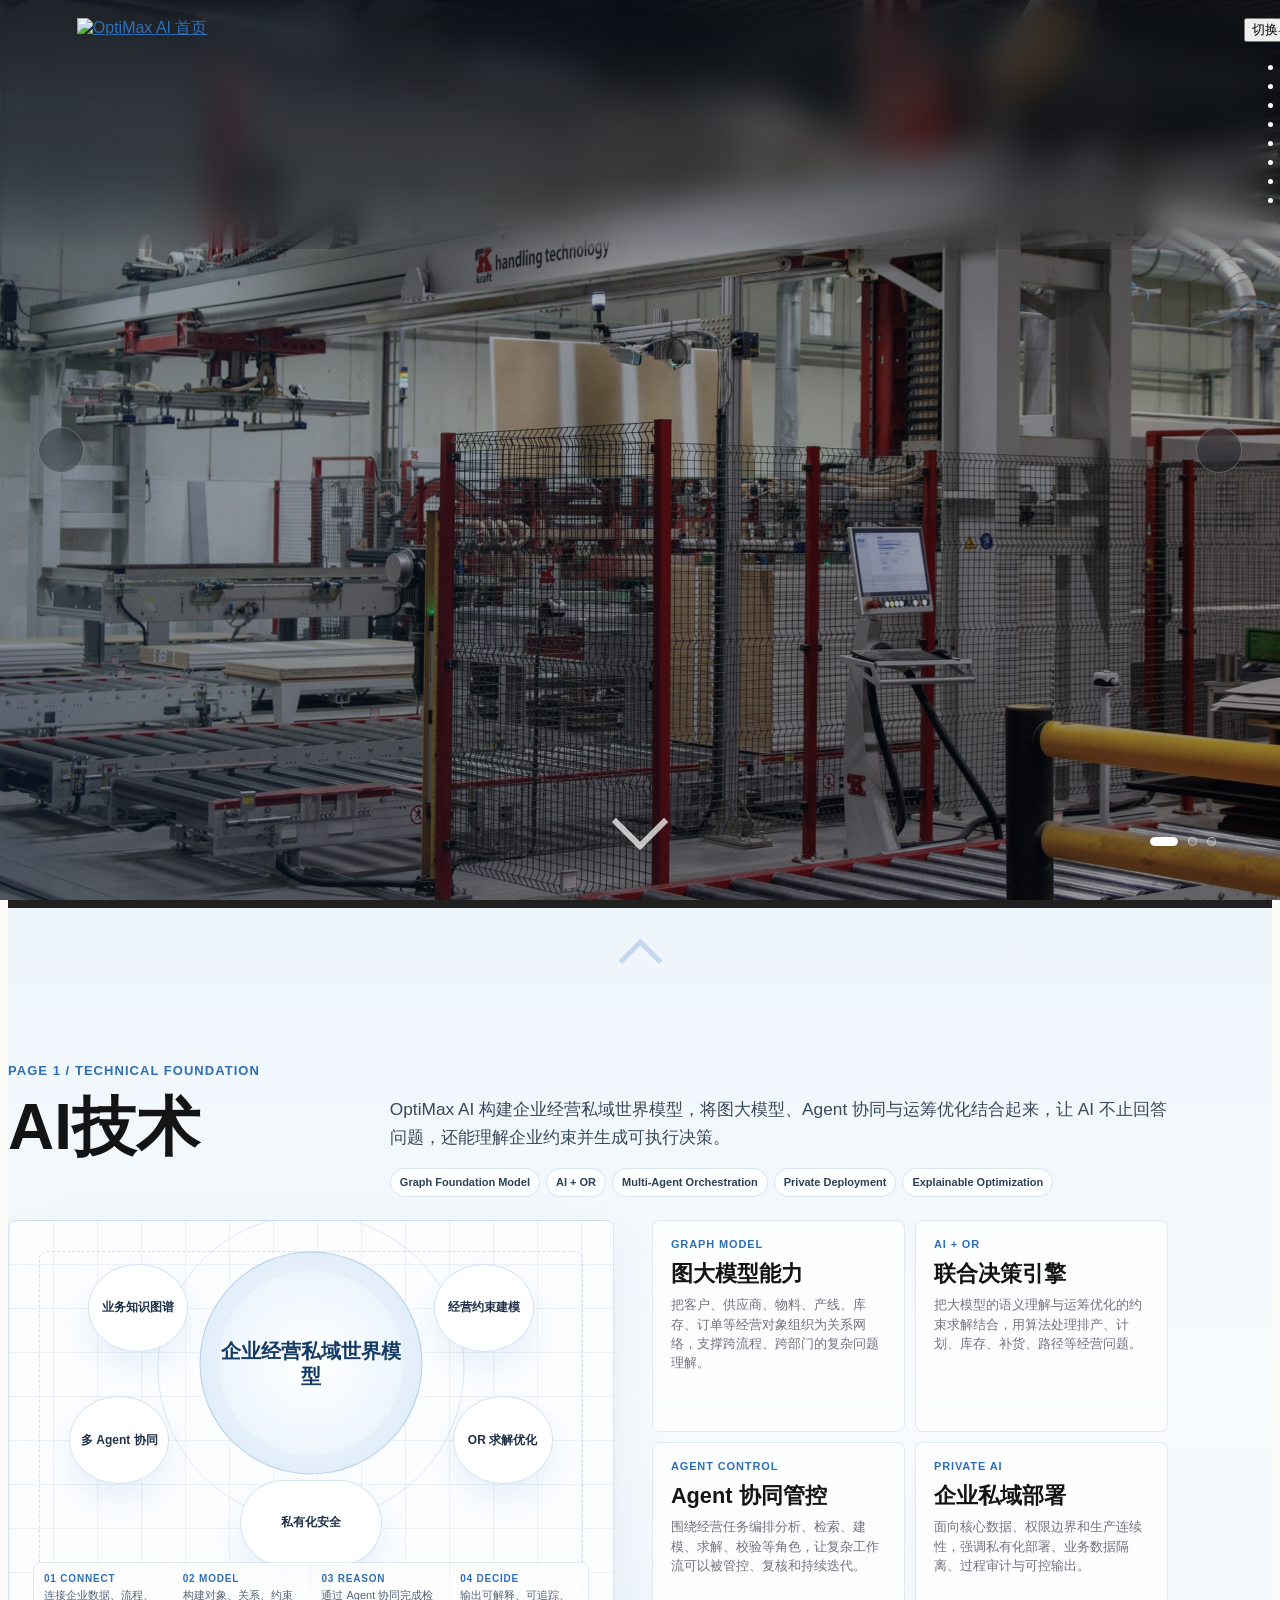
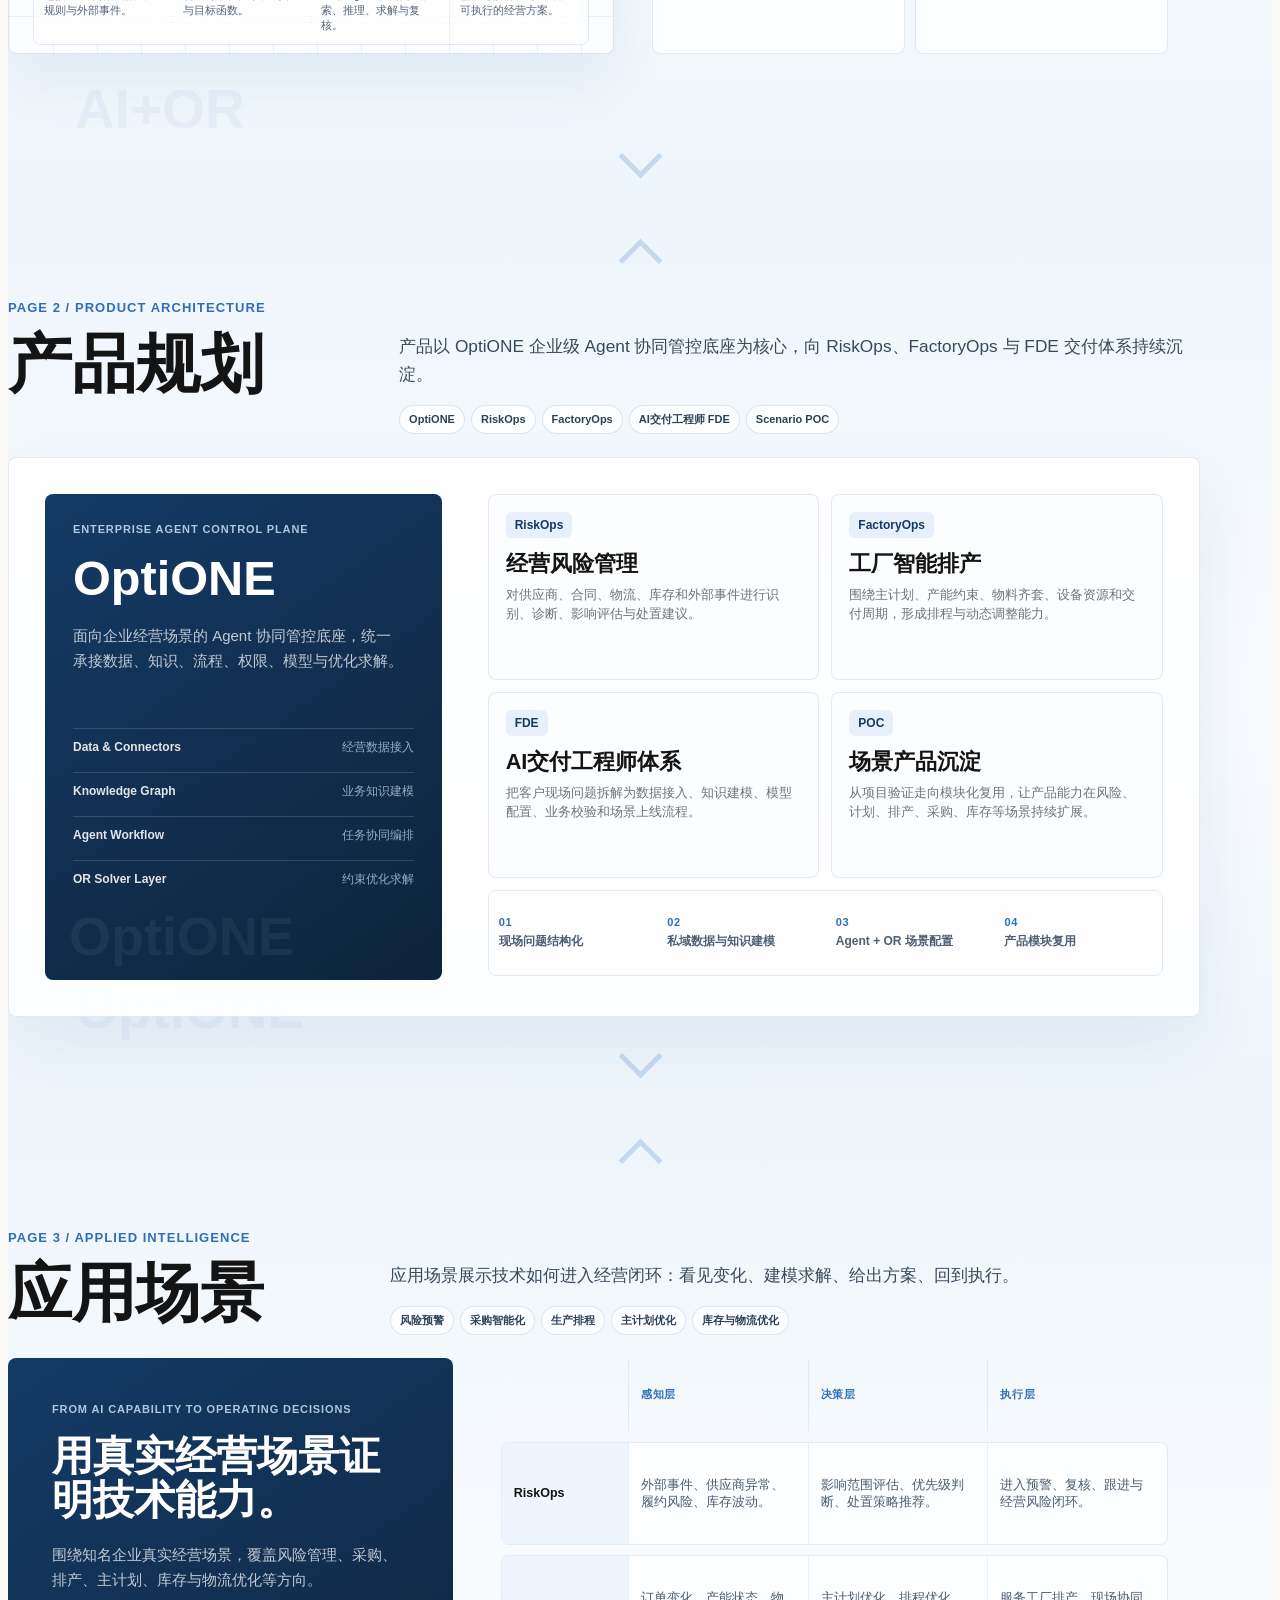
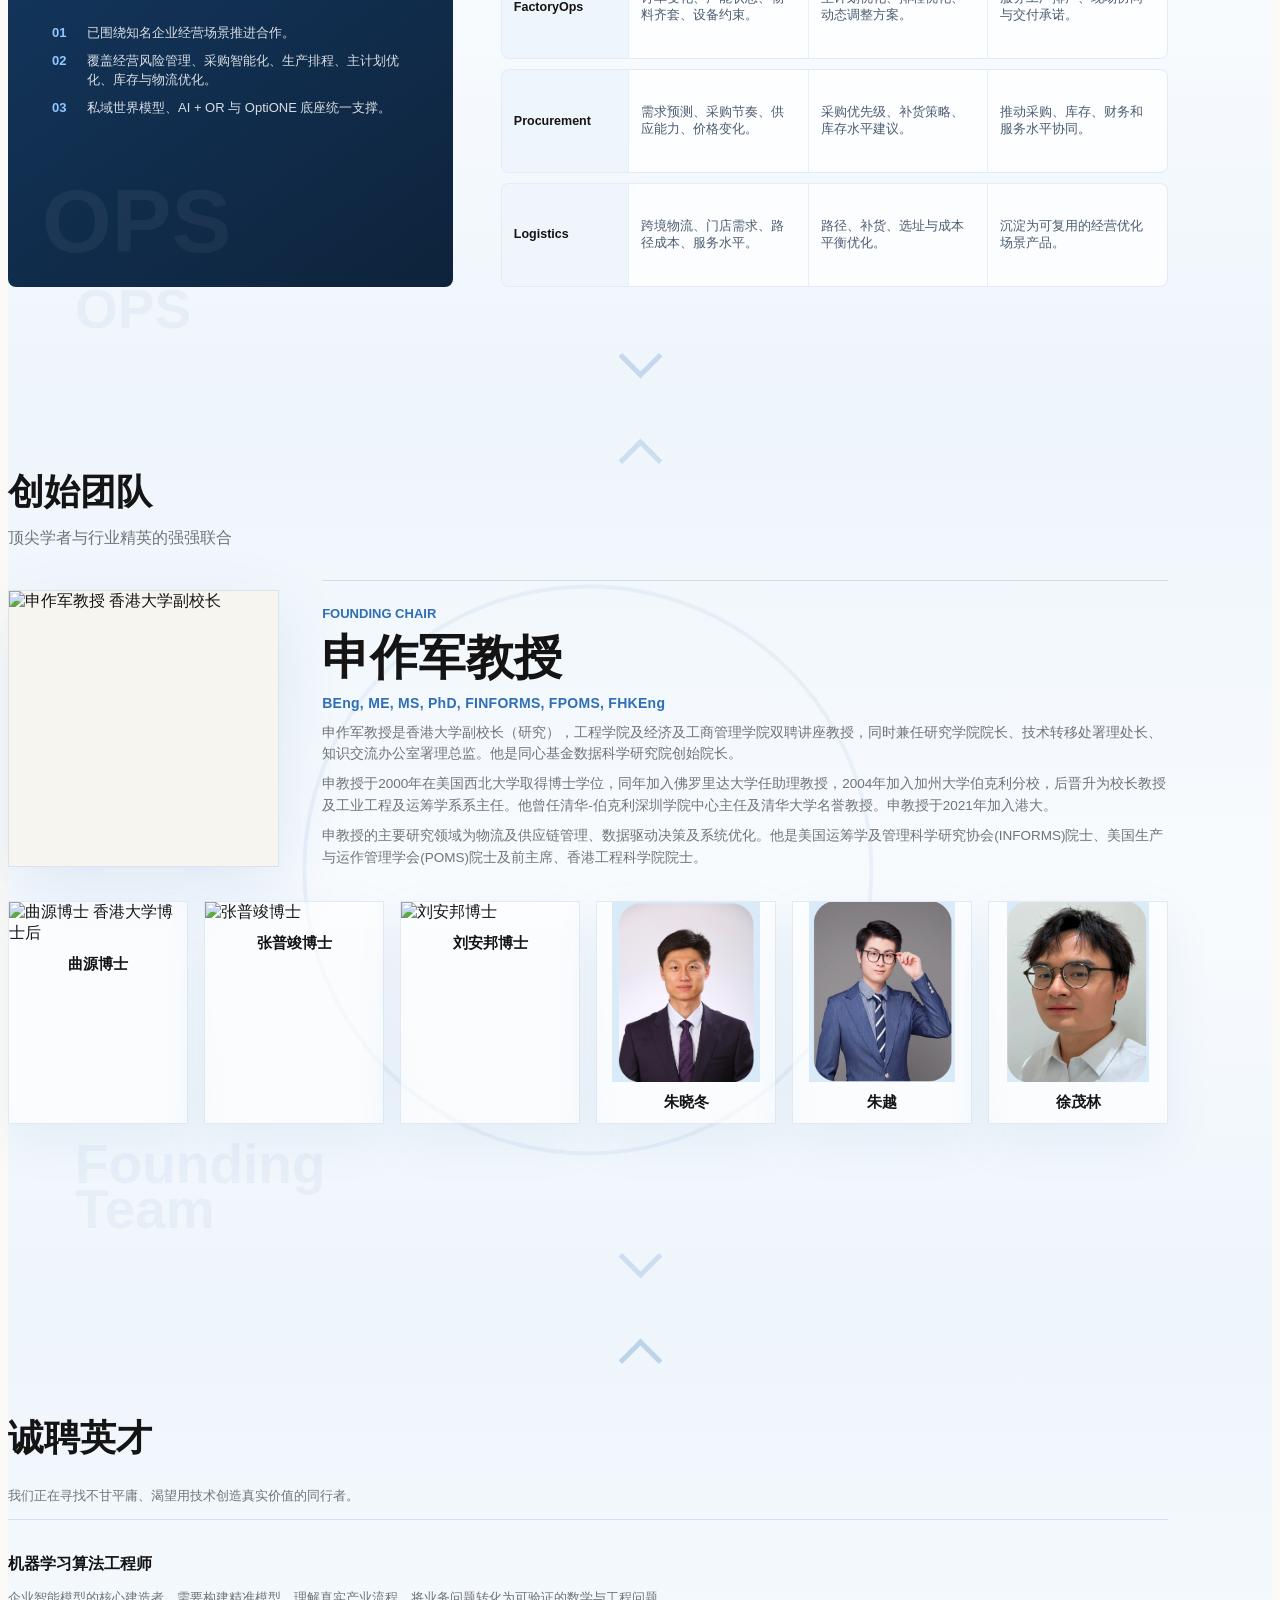
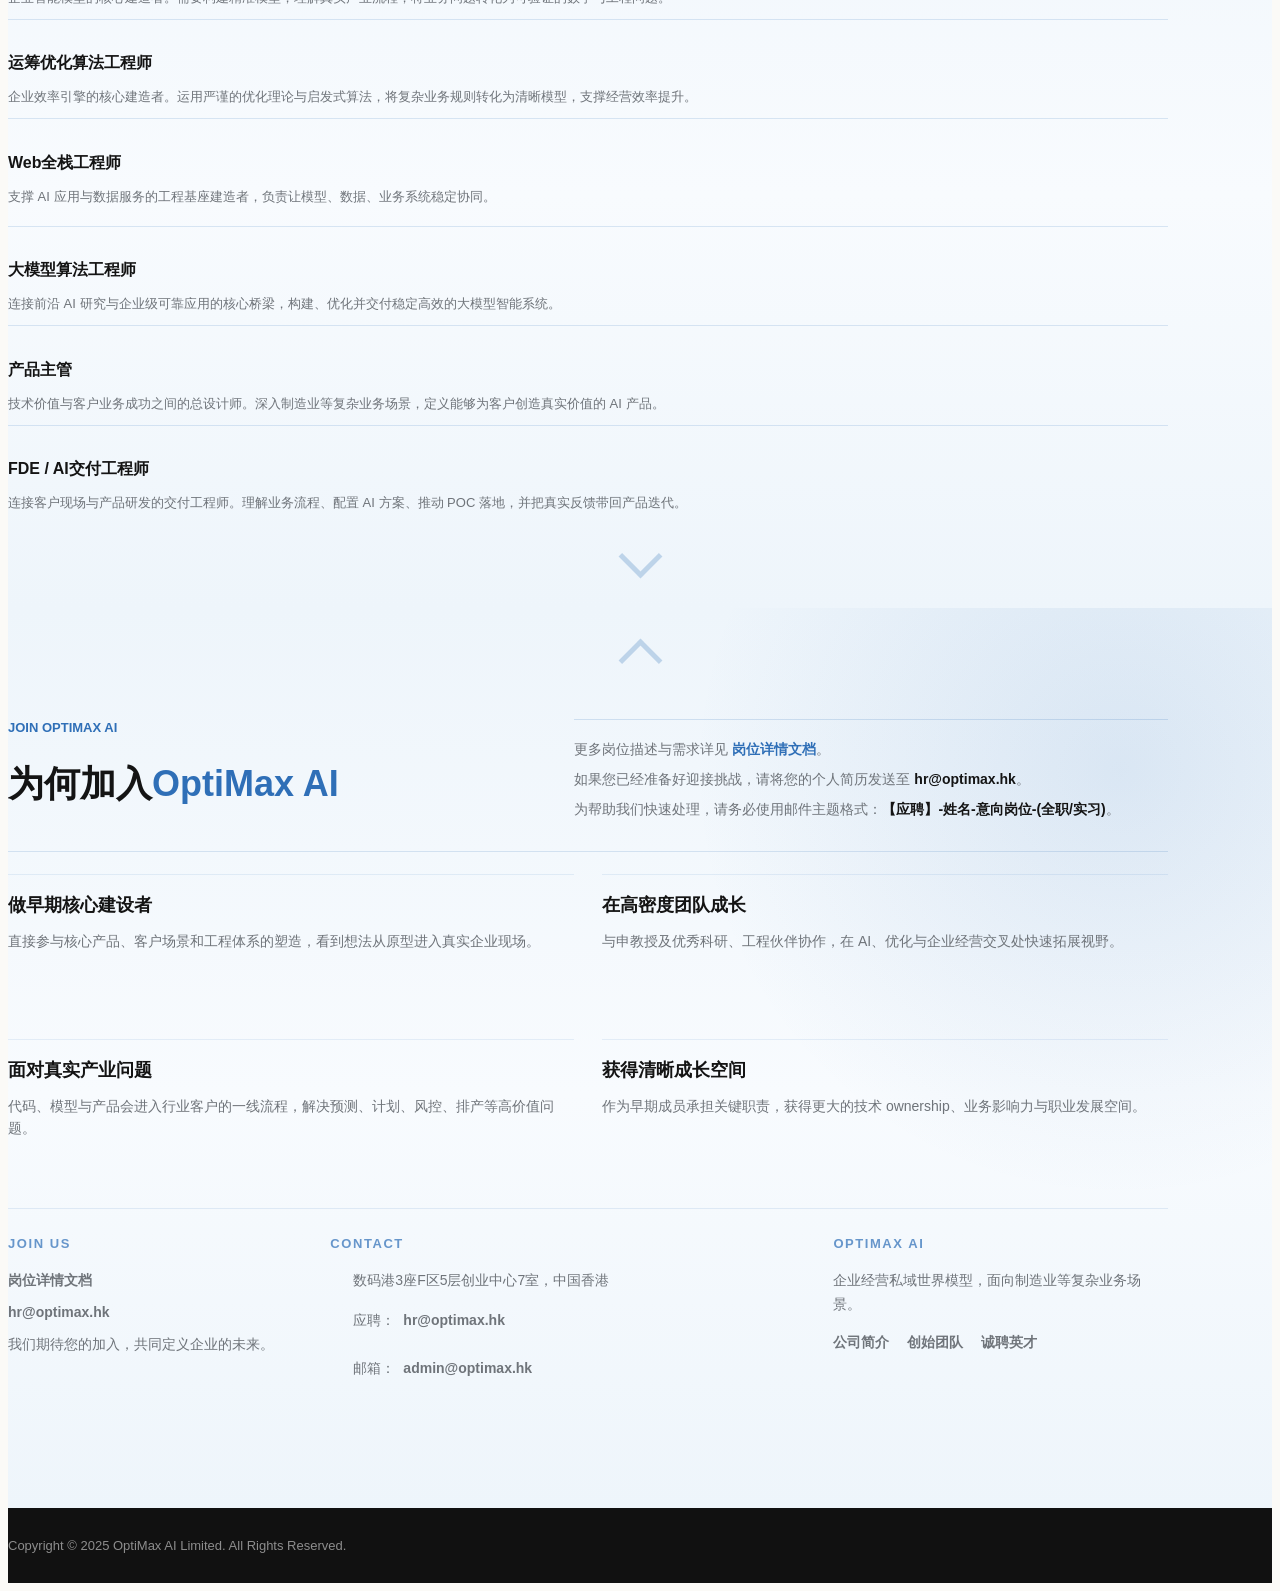
==== commit e7657ace: "Update homepage technology and team sections" ====
--- a/index.html
+++ b/index.html
@@ -5,17 +5,17 @@
 <!--<![endif]-->
 <head>
     <meta charset="utf-8">
-    <title>OptiMax AI | 企业级私有供应链AI决策大脑</title>
-    <meta name="description" content="OptiMax AI是企业级私有供应链AI决策大脑，提供安全、智能、可定制的AI解决方案，助力企业数智化转型。">
+    <title>OptiMax AI | 企业经营私域世界模型</title>
+    <meta name="description" content="OptiMax AI正在构建企业经营私域世界模型，提供安全、智能、可定制的AI解决方案，助力企业数智化转型。">
     <meta name="author" content="OptiMax AI Limited">
-    <meta name="keywords" content="OptiMax AI, 企业AI, 供应链AI, 大模型, 人工智能, 机器学习, 深度学习, 强化学习, 运筹优化, 供应链管理, 库存优化, 需求预测, 定价优化, 收益管理, 香港AI公司">
+    <meta name="keywords" content="OptiMax AI, 企业AI, 企业经营AI, 企业私域世界模型, 大模型, 人工智能, 机器学习, 深度学习, 强化学习, 运筹优化, 库存优化, 需求预测, 定价优化, 收益管理, 香港AI公司">
     <meta name="copyright" content="OptiMax AI Limited">
     <meta name="robots" content="index, follow">
     <!-- Mobile Meta -->
     <meta name="viewport" content="width=device-width, initial-scale=1.0, viewport-fit=cover">
     
     <!-- Open Graph / Social Media -->
-    <meta property="og:title" content="OptiMax AI | 企业级私有供应链AI决策大脑">
+    <meta property="og:title" content="OptiMax AI | 企业经营私域世界模型">
     <meta property="og:description" content="AI赋能、数据驱动，助力企业数智转型">
     <meta property="og:type" content="website">
     <meta property="og:url" content="https://optimax.hk">
@@ -44,7 +44,7 @@
     <link href="css/style.css" rel="stylesheet">
 
     <!-- Custom css -->
-    <link href="css/custom.css?v=scenario-core-panel-v2" rel="stylesheet">
+    <link href="css/custom.css?v=enterprise-world-model-v3" rel="stylesheet">
     
     <!-- 内联样式优化 -->
     <style>
@@ -135,7 +135,7 @@
         <div class="hero-carousel-dots" role="tablist" aria-label="封面图片切换">
             <button class="is-active" type="button" data-hero-carousel-dot="0" aria-label="显示复杂制造封面" aria-selected="true"></button>
             <button type="button" data-hero-carousel-dot="1" aria-label="显示货轮航运封面" aria-selected="false"></button>
-            <button type="button" data-hero-carousel-dot="2" aria-label="显示工厂供应链封面" aria-selected="false"></button>
+            <button type="button" data-hero-carousel-dot="2" aria-label="显示工厂经营封面" aria-selected="false"></button>
         </div>
         <div class="banner-image" aria-hidden="true"></div>
         <div class="banner-caption">
@@ -146,7 +146,7 @@
                         <h1>OptiMax 企业优智大模型</h1>
                         <p class="lead"><strong>AI赋能、数据驱动，助力企业数智转型</strong></p>
                         <hr class="divider">
-                        <h3>做安全、实用、智能的企业私有供应链AI决策大脑</h3>
+                        <h3>让企业经营更智能、更高效、更简单</h3>
                         <div class="hero-actions smooth-scroll">
                             <a class="btn btn-primary btn-xl" href="#company-profile" data-profile-drawer-open aria-controls="company-profile">公司简介</a>
                             <a class="btn btn-default btn-xl" href="#join">联系我们</a>
@@ -169,12 +169,12 @@
             </button>
             <div class="profile-drawer-scroll">
                 <p class="section-kicker">ABOUT OPTIMAX AI</p>
-                <h2 id="company-profile-title">值得信赖的企业AI决策技术</h2>
-                <p class="profile-drawer-lead">以港大科研团队孵化的 AI + OR 技术为核心，OptiMax AI 正在构建安全、可控、高效的企业级私有供应链 AI 决策大脑，让复杂经营决策更智能、更高效、更简单。</p>
+                <h2 id="company-profile-title">企业经营私域世界模型</h2>
+                <p class="profile-drawer-lead">以港大科研团队孵化的 AI + OR 技术为核心，OptiMax AI 正在构建安全、可控、高效的企业经营私域世界模型，让企业经营更智能、更高效、更简单。</p>
                 <div class="profile-proof-strip">
                     <div>
                         <strong>AI + OR</strong>
-                        <span>融合大模型感知、运筹优化与业务约束建模</span>
+                        <span>融合大模型感知、运筹优化与企业经营约束建模</span>
                     </div>
                     <div>
                         <strong>RAISe+</strong>
@@ -186,60 +186,79 @@
                     </div>
                 </div>
                 <div class="profile-copy">
-                    <p>OptiMax AI Limited 是一家植根于香港的尖端人工智能企业，致力于研发安全、可控、高效的企业级私有化供应链大模型，立志成为驱动企业智慧运营的“AI决策大脑”。公司于2025年9月在香港创立，是香港创新科技署 RAISe+ 项目重点支持的创业团队。</p>
-                    <p>公司由香港大学副校长、国际运筹学与供应链管理权威学者申作军教授领衔创立。团队深度融合 AI、运筹优化与供应链管理前沿研究，依托香港大学科研创新平台，将学术成果转化为企业真实场景中的预测、规划、排产、风控与智能问答能力。</p>
-                    <p>目前，OptiMax AI 已围绕 TCL、中国移动等企业场景推进合作，覆盖供应链风险管理、采购智能化、生产排程、主计划优化、库存与物流优化等方向。公司已完成天使轮融资，目标成为 AI 决策领域的全球创新力量。</p>
+                    <p>OptiMax AI Limited 是一家植根于香港的尖端人工智能企业，致力于研发安全、可控、高效的企业经营私域世界模型。公司于2025年9月在香港创立，是香港创新科技署 RAISe+ 项目重点支持的创业团队。</p>
+                    <p>公司由香港大学副校长、国际运筹学与供应链管理权威学者申作军教授领衔创立。团队深度融合 AI、运筹优化与企业经营管理前沿研究，依托香港大学科研创新平台，将学术成果转化为企业真实场景中的预测、规划、排产、风控与智能问答能力。</p>
+                    <p>目前，OptiMax AI 已围绕 TCL、中国移动等企业场景推进合作，覆盖经营风险管理、采购智能化、生产排程、主计划优化、库存与物流优化等方向。公司已完成天使轮融资，目标成为企业智能经营领域的全球创新力量。</p>
                     <p><strong>OptiMax 企业优智大模型</strong> 正在紧锣密鼓开发中，预计2026年9月面向市场。</p>
                 </div>
             </div>
         </aside>
     </div>
 
-    <!-- 值得信赖的AI技术 -->
+    <!-- AI技术 -->
     <div id="trusted-ai" class="section section-panel trust-section">
         <a class="section-nav section-nav-up smooth-scroll" href="#banner" aria-label="返回主页">
             <span aria-hidden="true"></span>
         </a>
         <div class="tech-watermark" aria-hidden="true">
-            <span>AI</span>
-            <span>Technology</span>
-        </div>
-        <div class="container section-panel-inner tech-editorial">
-            <div class="trust-heading">
-                <h1 class="section-title">值得信赖的AI技术</h1>
-                <p class="section-lead">专为运营团队打造，透明、可解释的 AI 决策能力，让每个复杂供应链决策都更有把握。</p>
-            </div>
-            <div class="tech-orbit" aria-hidden="true"></div>
-            <div class="trust-card-grid">
-                <div class="trust-card">
-                    <i class="fa fa-line-chart" aria-hidden="true"></i>
-                    <h3>风险智能诊断</h3>
-                    <p>面向 RiskOps 供应链风险管理，识别供应商、库存、物流与合同执行中的潜在风险，帮助企业提前发现经营断点。</p>
-                </div>
-                <div class="trust-card">
-                    <i class="fa fa-bar-chart" aria-hidden="true"></i>
-                    <h3>预测与补货推荐</h3>
-                    <p>融合需求预测、智能补货、库存优化、主计划与排产调度，为复杂供应链场景提供可解释、可落地的优化建议。</p>
-                </div>
-                <div class="trust-card">
-                    <i class="fa fa-sitemap" aria-hidden="true"></i>
-                    <h3>Agent 智能问答</h3>
-                    <p>基于 OptiONE 企业级 Agent 协同管控底座，让业务人员围绕生产、采购、库存和风险问题获得上下文感知的即时洞察。</p>
-                </div>
-                <div class="trust-card">
-                    <i class="fa fa-cogs" aria-hidden="true"></i>
-                    <h3>运筹优化求解</h3>
-                    <p>把业务规则、资源约束与优化目标转化为可计算模型，支撑排产、调度、补货、路径与库存等复杂决策。</p>
-                </div>
-                <div class="trust-card">
-                    <i class="fa fa-shield" aria-hidden="true"></i>
-                    <h3>私有化安全部署</h3>
-                    <p>面向企业数据安全与生产连续性需求，支持私有化、可控权限与业务数据隔离，降低核心数据外传风险。</p>
-                </div>
-                <div class="trust-card">
-                    <i class="fa fa-wrench" aria-hidden="true"></i>
-                    <h3>FDE 快速配置</h3>
-                    <p>沉淀业务 POC 与现场交付方法，让交付工程师快速配置场景方案，把 AI 能力稳定带入客户业务流。</p>
+            <span>AI+OR</span>
+        </div>
+        <div class="container section-panel-inner tech-foundation-layout">
+            <div class="tech-page-head">
+                <p class="section-kicker">Page 1 / Technical Foundation</p>
+                <div class="tech-title-row">
+                    <h1 class="section-title">AI技术</h1>
+                    <div class="tech-intro">
+                        <p class="section-lead">OptiMax AI 构建企业经营私域世界模型，将图大模型、Agent 协同与运筹优化结合起来，让 AI 不止回答问题，还能理解企业约束并生成可执行决策。</p>
+                        <div class="tech-tags" aria-label="核心技术方向">
+                            <span>Graph Foundation Model</span>
+                            <span>AI + OR</span>
+                            <span>Multi-Agent Orchestration</span>
+                            <span>Private Deployment</span>
+                            <span>Explainable Optimization</span>
+                        </div>
+                    </div>
+                </div>
+            </div>
+
+            <div class="tech-foundation-body">
+                <div class="tech-architecture" aria-label="企业经营私域世界模型技术架构示意">
+                    <div class="tech-graph-ring" aria-hidden="true"></div>
+                    <div class="tech-node tech-node-1">业务知识图谱</div>
+                    <div class="tech-node tech-node-2">经营约束建模</div>
+                    <div class="tech-node tech-node-3">多 Agent 协同</div>
+                    <div class="tech-node tech-node-4">OR 求解优化</div>
+                    <div class="tech-node tech-node-5">私有化安全</div>
+                    <div class="tech-graph-core">企业经营私域世界模型</div>
+                    <div class="tech-pipeline">
+                        <span><b>01 Connect</b>连接企业数据、流程、规则与外部事件。</span>
+                        <span><b>02 Model</b>构建对象、关系、约束与目标函数。</span>
+                        <span><b>03 Reason</b>通过 Agent 协同完成检索、推理、求解与复核。</span>
+                        <span><b>04 Decide</b>输出可解释、可追踪、可执行的经营方案。</span>
+                    </div>
+                </div>
+
+                <div class="tech-card-grid">
+                    <article class="tech-card">
+                        <b>Graph Model</b>
+                        <h3>图大模型能力</h3>
+                        <p>把客户、供应商、物料、产线、库存、订单等经营对象组织为关系网络，支撑跨流程、跨部门的复杂问题理解。</p>
+                    </article>
+                    <article class="tech-card">
+                        <b>AI + OR</b>
+                        <h3>联合决策引擎</h3>
+                        <p>把大模型的语义理解与运筹优化的约束求解结合，用算法处理排产、计划、库存、补货、路径等经营问题。</p>
+                    </article>
+                    <article class="tech-card">
+                        <b>Agent Control</b>
+                        <h3>Agent 协同管控</h3>
+                        <p>围绕经营任务编排分析、检索、建模、求解、校验等角色，让复杂工作流可以被管控、复核和持续迭代。</p>
+                    </article>
+                    <article class="tech-card">
+                        <b>Private AI</b>
+                        <h3>企业私域部署</h3>
+                        <p>面向核心数据、权限边界和生产连续性，强调私有化部署、业务数据隔离、过程审计与可控输出。</p>
+                    </article>
                 </div>
             </div>
         </div>
@@ -253,33 +272,68 @@
         <a class="section-nav section-nav-up smooth-scroll" href="#trusted-ai" aria-label="返回AI技术">
             <span aria-hidden="true"></span>
         </a>
-        <div class="container section-panel-inner">
-            <div class="roadmap-layout">
-                <div class="roadmap-copy">
-                    <p class="section-kicker">PRODUCT ROADMAP</p>
+        <div class="tech-watermark" aria-hidden="true">
+            <span>OptiONE</span>
+        </div>
+        <div class="container section-panel-inner product-roadmap-layout">
+            <div class="tech-page-head">
+                <p class="section-kicker">Page 2 / Product Architecture</p>
+                <div class="tech-title-row">
                     <h1 class="section-title">产品规划</h1>
-                    <p class="section-lead">围绕风险、工厂、供应链与现场交付，OptiMax AI 将产品能力沉淀为可复用的企业决策智能平台。</p>
-                </div>
-                <div class="roadmap-stack">
-                    <div class="roadmap-item">
-                        <i class="fa fa-exclamation-triangle" aria-hidden="true"></i>
-                        <h3>RiskOps 供应链风险管理</h3>
-                        <p>覆盖供应商合同、采购履约、库存储备与物流调度，形成风险识别、预警和处置建议闭环。</p>
-                    </div>
-                    <div class="roadmap-item">
-                        <i class="fa fa-building" aria-hidden="true"></i>
-                        <h3>FactoryOps 工厂智能排查</h3>
-                        <p>服务生产排程、工艺步骤、检测返工和异常定位，让工厂流程从经验判断走向数据驱动。</p>
-                    </div>
-                    <div class="roadmap-item">
-                        <i class="fa fa-sitemap" aria-hidden="true"></i>
-                        <h3>OptiONE Agent 协同管控底座</h3>
-                        <p>构建企业级 Agent 协同底座，将问答、诊断、推荐与优化能力接入客户真实业务流。</p>
-                    </div>
-                    <div class="roadmap-item">
-                        <i class="fa fa-rocket" aria-hidden="true"></i>
-                        <h3>FDE 快速交付与业务 POC</h3>
-                        <p>让现场交付工程师经过短周期培训即可配置方案，缩短从需求识别到产品落地的距离。</p>
+                    <div class="tech-intro">
+                        <p class="section-lead">产品以 OptiONE 企业级 Agent 协同管控底座为核心，向 RiskOps、FactoryOps 与 FDE 交付体系持续沉淀。</p>
+                        <div class="tech-tags" aria-label="产品规划方向">
+                            <span>OptiONE</span>
+                            <span>RiskOps</span>
+                            <span>FactoryOps</span>
+                            <span>AI交付工程师 FDE</span>
+                            <span>Scenario POC</span>
+                        </div>
+                    </div>
+                </div>
+            </div>
+
+            <div class="product-platform">
+                <aside class="product-core">
+                    <small>Enterprise Agent Control Plane</small>
+                    <h2>OptiONE</h2>
+                    <p>面向企业经营场景的 Agent 协同管控底座，统一承接数据、知识、流程、权限、模型与优化求解。</p>
+                    <div class="product-layers">
+                        <span>Data & Connectors <em>经营数据接入</em></span>
+                        <span>Knowledge Graph <em>业务知识建模</em></span>
+                        <span>Agent Workflow <em>任务协同编排</em></span>
+                        <span>OR Solver Layer <em>约束优化求解</em></span>
+                    </div>
+                </aside>
+
+                <div class="product-build">
+                    <div class="product-module-grid">
+                        <article class="product-module">
+                            <code>RiskOps</code>
+                            <h3>经营风险管理</h3>
+                            <p>对供应商、合同、物流、库存和外部事件进行识别、诊断、影响评估与处置建议。</p>
+                        </article>
+                        <article class="product-module">
+                            <code>FactoryOps</code>
+                            <h3>工厂智能排产</h3>
+                            <p>围绕主计划、产能约束、物料齐套、设备资源和交付周期，形成排程与动态调整能力。</p>
+                        </article>
+                        <article class="product-module">
+                            <code>FDE</code>
+                            <h3>AI交付工程师体系</h3>
+                            <p>把客户现场问题拆解为数据接入、知识建模、模型配置、业务校验和场景上线流程。</p>
+                        </article>
+                        <article class="product-module">
+                            <code>POC</code>
+                            <h3>场景产品沉淀</h3>
+                            <p>从项目验证走向模块化复用，让产品能力在风险、计划、排产、采购、库存等场景持续扩展。</p>
+                        </article>
+                    </div>
+                    <div class="product-delivery-bar">
+                        <span><b>01</b>现场问题结构化</span>
+                        <span><b>02</b>私域数据与知识建模</span>
+                        <span><b>03</b>Agent + OR 场景配置</span>
+                        <span><b>04</b>产品模块复用</span>
                     </div>
                 </div>
             </div>
@@ -289,40 +343,74 @@
         </a>
     </div>
 
-    <!-- 典型应用场景 -->
+    <!-- 应用场景 -->
     <div id="scenarios" class="section section-panel scenario-section">
         <a class="section-nav section-nav-up smooth-scroll" href="#roadmap" aria-label="返回产品规划">
             <span aria-hidden="true"></span>
         </a>
-        <div class="container section-panel-inner">
-            <div class="scenario-layout">
-                <div class="scenario-copy">
-                    <p class="section-kicker">ENTERPRISE USE CASES</p>
-                    <h1 class="section-title">典型应用场景</h1>
-                    <p class="section-lead">从供应链风险到生产排程，从采购智能化到库存与物流优化，把 AI + OR 能力嵌入企业经营的关键节点。</p>
-                </div>
-                <div class="scenario-map">
-                    <div class="scenario-feature">
-                        <p>CORE SCENARIOS</p>
-                        <h3>OptiFlow 决策中枢</h3>
-                        <span>面向跨区域、跨工厂、跨供应商的经营协同，提供风险感知、计划优化与即时问答。</span>
-                        <div class="scenario-feature-tags" aria-label="OptiFlow 核心能力">
-                            <em>Risk Sensing</em>
-                            <em>Plan Optimization</em>
-                            <em>Agent Copilot</em>
-                        </div>
-                    </div>
-                    <div class="scenario-cluster">
-                        <span><i class="fa fa-bell-o" aria-hidden="true"></i>供应链预警系统</span>
-                        <span><i class="fa fa-shopping-cart" aria-hidden="true"></i>采购智能化管理</span>
-                        <span><i class="fa fa-tasks" aria-hidden="true"></i>生产排程优化</span>
-                        <span><i class="fa fa-calendar-o" aria-hidden="true"></i>主计划优化</span>
-                        <span><i class="fa fa-line-chart" aria-hidden="true"></i>需求预测</span>
-                        <span><i class="fa fa-cogs" aria-hidden="true"></i>排产调度</span>
-                        <span><i class="fa fa-database" aria-hidden="true"></i>库存优化</span>
-                        <span><i class="fa fa-globe" aria-hidden="true"></i>跨境物流优化</span>
-                        <span><i class="fa fa-file-text-o" aria-hidden="true"></i>供应商合同管理</span>
-                        <span><i class="fa fa-map-marker" aria-hidden="true"></i>补货与选址</span>
+        <div class="tech-watermark" aria-hidden="true">
+            <span>OPS</span>
+        </div>
+        <div class="container section-panel-inner scenario-layout-v2">
+            <div class="tech-page-head">
+                <p class="section-kicker">Page 3 / Applied Intelligence</p>
+                <div class="tech-title-row">
+                    <h1 class="section-title">应用场景</h1>
+                    <div class="tech-intro">
+                        <p class="section-lead">应用场景展示技术如何进入经营闭环：看见变化、建模求解、给出方案、回到执行。</p>
+                        <div class="tech-tags" aria-label="应用方向">
+                            <span>风险预警</span>
+                            <span>采购智能化</span>
+                            <span>生产排程</span>
+                            <span>主计划优化</span>
+                            <span>库存与物流优化</span>
+                        </div>
+                    </div>
+                </div>
+            </div>
+
+            <div class="scenario-system">
+                <aside class="scenario-proof-panel">
+                    <small>From AI Capability To Operating Decisions</small>
+                    <h2>用真实经营场景证明技术能力。</h2>
+                    <p>围绕知名企业真实经营场景，覆盖风险管理、采购、排产、主计划、库存与物流优化等方向。</p>
+                    <div class="scenario-proof">
+                        <span><b>01</b> 已围绕知名企业经营场景推进合作。</span>
+                        <span><b>02</b> 覆盖经营风险管理、采购智能化、生产排程、主计划优化、库存与物流优化。</span>
+                        <span><b>03</b> 私域世界模型、AI + OR 与 OptiONE 底座统一支撑。</span>
+                    </div>
+                </aside>
+
+                <div class="scenario-matrix">
+                    <div class="scenario-row scenario-row-header">
+                        <div></div>
+                        <div>感知层</div>
+                        <div>决策层</div>
+                        <div>执行层</div>
+                    </div>
+                    <div class="scenario-row">
+                        <div>RiskOps</div>
+                        <div>外部事件、供应商异常、履约风险、库存波动。</div>
+                        <div>影响范围评估、优先级判断、处置策略推荐。</div>
+                        <div>进入预警、复核、跟进与经营风险闭环。</div>
+                    </div>
+                    <div class="scenario-row">
+                        <div>FactoryOps</div>
+                        <div>订单变化、产能状态、物料齐套、设备约束。</div>
+                        <div>主计划优化、排程优化、动态调整方案。</div>
+                        <div>服务工厂排产、现场协同与交付承诺。</div>
+                    </div>
+                    <div class="scenario-row">
+                        <div>Procurement</div>
+                        <div>需求预测、采购节奏、供应能力、价格变化。</div>
+                        <div>采购优先级、补货策略、库存水平建议。</div>
+                        <div>推动采购、库存、财务和服务水平协同。</div>
+                    </div>
+                    <div class="scenario-row">
+                        <div>Logistics</div>
+                        <div>跨境物流、门店需求、路径成本、服务水平。</div>
+                        <div>路径、补货、选址与成本平衡优化。</div>
+                        <div>沉淀为可复用的经营优化场景产品。</div>
                     </div>
                 </div>
             </div>
@@ -347,171 +435,43 @@
                 <p class="lead section-lead">顶尖学者与行业精英的强强联合</p>
             </div>
             <div class="team-orbit" aria-hidden="true"></div>
-            <div class="separator"></div>
-            <div class="row object-non-visible" data-animation-effect="fadeIn">
-                <div class="col-md-12">
-                    <div class="isotope-container row grid-space-20">
-                        <!-- 申作军教授 -->
-                        <div class="col-sm-6 col-md-3 isotope-item offline">
-                            <div class="image-box founder-card">
-                                <div class="overlay-container">
-                                    <img src="images/maxshen.png" alt="申作军教授 香港大学副校长" class="img-responsive">
-                                    <a class="overlay" data-toggle="modal" data-target="#project-1">
-                                        <i class="fa fa-search-plus"></i>
-                                        <span>详情</span>
-                                    </a>
-                                </div>
-                                <a class="btn btn-default btn-block" data-toggle="modal" data-target="#project-1">申作军教授</a>
-                            </div>
-                            <div class="modal fade" id="project-1" tabindex="-1" role="dialog" aria-labelledby="project-1-label" aria-hidden="true">
-                                <div class="modal-dialog modal-lg">
-                                    <div class="modal-content">
-                                        <div class="modal-header">
-                                            <button type="button" class="close" data-dismiss="modal"><span aria-hidden="true">&times;</span><span class="sr-only">关闭</span></button>
-                                            <h4 class="modal-title" id="project-1-label">申作军教授</h4>
-                                        </div>
-                                        <div class="modal-body">
-                                            <h3>申作军教授</h3>
-                                            <h4>BEng, ME, MS, PhD, FINFORMS, FPOMS, FHKEng</h4>
-                                            <div class="row">
-                                                <div class="col-md-6">
-                                                    <p>申作军教授是香港大学副校长（研究），工程学院及经济及工商管理学院双聘讲座教授，同时兼任研究学院院长、技术转移处署理处长、知识交流办公室署理总监。他是同心基金数据科学研究院创始院长。</p>
-                                                    <p>申教授于2000年在美国西北大学取得博士学位，同年加入佛罗里达大学任助理教授，2004年加入加州大学伯克利分校，后晋升为校长教授及工业工程及运筹学系系主任。他曾任清华-伯克利深圳学院中心主任及清华大学名誉教授。申教授于2021年加入港大。</p>
-                                                    <p>申教授的主要研究领域为物流及供应链管理、数据驱动决策及系统优化。他是美国运筹学及管理科学研究协会(INFORMS)院士、美国生产与运作管理学会(POMS)院士及前主席、香港工程科学院院士。</p>
-                                                </div>
-                                                <div class="col-md-6">
-                                                    <img src="images/maxshen.png" alt="申作军教授" class="img-responsive">
-                                                </div>
-                                            </div>
-                                        </div>
-                                        <div class="modal-footer">
-                                            <button type="button" class="btn btn-sm btn-default" data-dismiss="modal">关闭</button>
-                                        </div>
-                                    </div>
-                                </div>
-                            </div>
-                        </div>
-
-                        <!-- 曲源博士 -->
-                        <div class="col-sm-6 col-md-3 isotope-item online">
-                            <div class="image-box founder-card">
-                                <div class="overlay-container">
-                                    <img src="images/yuanqu.jpg" alt="曲源博士 香港大学博士后" class="img-responsive">
-                                    <a class="overlay" data-toggle="modal" data-target="#project-2">
-                                        <i class="fa fa-search-plus"></i>
-                                        <span>详情</span>
-                                    </a>
-                                </div>
-                                <a class="btn btn-default btn-block" data-toggle="modal" data-target="#project-2">曲源博士</a>
-                            </div>
-                            <div class="modal fade" id="project-2" tabindex="-1" role="dialog" aria-labelledby="project-2-label" aria-hidden="true">
-                                <div class="modal-dialog modal-lg">
-                                    <div class="modal-content">
-                                        <div class="modal-header">
-                                            <button type="button" class="close" data-dismiss="modal"><span aria-hidden="true">&times;</span><span class="sr-only">关闭</span></button>
-                                            <h4 class="modal-title" id="project-2-label">曲源博士</h4>
-                                        </div>
-                                        <div class="modal-body">
-                                            <h3>曲源博士</h3>
-                                            <h4>BEng, BMgmt, MS, PhD</h4>
-                                            <div class="row">
-                                                <div class="col-md-6">
-                                                    <p>曲源博士现为香港大学数据与系统工程系博士后研究员，与申作军教授开展合作研究。此前曾任罗格斯大学讲师。</p>
-                                                    <p>曲源博士在罗格斯大学管理科学与信息系统系获得博士学位，主攻运筹学方向。主要研究领域为收益管理、博弈论、机器学习、人工智能等。曲博士曾有多段创业和产业界经历，有丰富软件架构设计及信息化项目建设实施经验，参与开发项目30余个。</p>
-                                                </div>
-                                                <div class="col-md-6">
-                                                    <img src="images/yuanqu.jpg" alt="曲源博士" class="img-responsive">
-                                                </div>
-                                            </div>
-                                        </div>
-                                        <div class="modal-footer">
-                                            <button type="button" class="btn btn-sm btn-default" data-dismiss="modal">关闭</button>
-                                        </div>
-                                    </div>
-                                </div>
-                            </div>
-                        </div>
-
-                        <!-- 张普竣博士 -->
-                        <div class="col-sm-6 col-md-3 isotope-item online">
-                            <div class="image-box founder-card">
-                                <div class="overlay-container">
-                                    <img src="images/pjzhang.jpg" alt="张普竣博士" class="img-responsive">
-                                    <a class="overlay" data-toggle="modal" data-target="#project-3">
-                                        <i class="fa fa-search-plus"></i>
-                                        <span>详情</span>
-                                    </a>
-                                </div>
-                                <a class="btn btn-default btn-block" data-toggle="modal" data-target="#project-3">张普竣博士</a>
-                            </div>
-                            <div class="modal fade" id="project-3" tabindex="-1" role="dialog" aria-labelledby="project-3-label" aria-hidden="true">
-                                <div class="modal-dialog modal-lg">
-                                    <div class="modal-content">
-                                        <div class="modal-header">
-                                            <button type="button" class="close" data-dismiss="modal"><span aria-hidden="true">&times;</span><span class="sr-only">关闭</span></button>
-                                            <h4 class="modal-title" id="project-3-label">张普竣博士</h4>
-                                        </div>
-                                        <div class="modal-body">
-                                            <h3>张普竣博士</h3>
-                                            <h4>BEng, PhD</h4>
-                                            <div class="row">
-                                                <div class="col-md-6">
-                                                    <p>张普竣于清华大学获得工业工程博士学位，现为香港大学博士后研究员，在运筹优化与智能管理领域持续开展前沿研究。</p>
-                                                    <p>他专注于运筹学、智能交通系统及运营管理等领域，曾与美团、锐联科技、北京交通发展研究院、中国铁路等知名企业和机构开展深入合作，致力于将理论研究成果应用于实际业务场景。</p>
-                                                </div>
-                                                <div class="col-md-6">
-                                                    <img src="images/pjzhang.jpg" alt="张普竣博士" class="img-responsive">
-                                                </div>
-                                            </div>
-                                        </div>
-                                        <div class="modal-footer">
-                                            <button type="button" class="btn btn-sm btn-default" data-dismiss="modal">关闭</button>
-                                        </div>
-                                    </div>
-                                </div>
-                            </div>
-                        </div>
-
-                        <!-- 刘安邦博士 -->
-                        <div class="col-sm-6 col-md-3 isotope-item editor">
-                            <div class="image-box founder-card">
-                                <div class="overlay-container">
-                                    <img src="images/abliu.jpg" alt="刘安邦博士" class="img-responsive">
-                                    <a class="overlay" data-toggle="modal" data-target="#project-4">
-                                        <i class="fa fa-search-plus"></i>
-                                        <span>详情</span>
-                                    </a>
-                                </div>
-                                <a class="btn btn-default btn-block" data-toggle="modal" data-target="#project-4">刘安邦博士</a>
-                            </div>
-                            <div class="modal fade" id="project-4" tabindex="-1" role="dialog" aria-labelledby="project-4-label" aria-hidden="true">
-                                <div class="modal-dialog modal-lg">
-                                    <div class="modal-content">
-                                        <div class="modal-header">
-                                            <button type="button" class="close" data-dismiss="modal"><span aria-hidden="true">&times;</span><span class="sr-only">关闭</span></button>
-                                            <h4 class="modal-title" id="project-4-label">刘安邦博士</h4>
-                                        </div>
-                                        <div class="modal-body">
-                                            <h3>刘安邦博士</h3>
-                                            <h4>BEng, PhD</h4>
-                                            <div class="row">
-                                                <div class="col-md-6">
-                                                    <p>刘安邦博士于清华大学获得自动化博士学位，现为香港大学博士后研究员，长期专注于智能制造与智慧供应链领域的创新研究。</p>
-                                                    <p>刘安邦博士在自动化与智能制造相关领域积累了超过六年的深入研究经验，并先后参与多项由国家重点研发计划、国家自然科学基金等国家级科研项目资助的重要课题。</p>
-                                                </div>
-                                                <div class="col-md-6">
-                                                    <img src="images/abliu.jpg" alt="刘安邦博士" class="img-responsive">
-                                                </div>
-                                            </div>
-                                        </div>
-                                        <div class="modal-footer">
-                                            <button type="button" class="btn btn-sm btn-default" data-dismiss="modal">关闭</button>
-                                        </div>
-                                    </div>
-                                </div>
-                            </div>
-                        </div>
-                    </div>
+            <div class="founder-feature object-non-visible" data-animation-effect="fadeIn">
+                <div class="founder-feature-photo">
+                    <img src="images/maxshen.png" alt="申作军教授 香港大学副校长" class="img-responsive">
+                </div>
+                <div class="founder-feature-copy">
+                    <p class="section-kicker">FOUNDING CHAIR</p>
+                    <h2>申作军教授</h2>
+                    <p class="founder-credentials">BEng, ME, MS, PhD, FINFORMS, FPOMS, FHKEng</p>
+                    <p>申作军教授是香港大学副校长（研究），工程学院及经济及工商管理学院双聘讲座教授，同时兼任研究学院院长、技术转移处署理处长、知识交流办公室署理总监。他是同心基金数据科学研究院创始院长。</p>
+                    <p>申教授于2000年在美国西北大学取得博士学位，同年加入佛罗里达大学任助理教授，2004年加入加州大学伯克利分校，后晋升为校长教授及工业工程及运筹学系系主任。他曾任清华-伯克利深圳学院中心主任及清华大学名誉教授。申教授于2021年加入港大。</p>
+                    <p>申教授的主要研究领域为物流及供应链管理、数据驱动决策及系统优化。他是美国运筹学及管理科学研究协会(INFORMS)院士、美国生产与运作管理学会(POMS)院士及前主席、香港工程科学院院士。</p>
+                </div>
+            </div>
+            <div class="founder-photo-row object-non-visible" data-animation-effect="fadeIn">
+                <div class="founder-photo-card">
+                    <img src="images/yuanqu.jpg" alt="曲源博士 香港大学博士后" class="img-responsive">
+                    <h3>曲源博士</h3>
+                </div>
+                <div class="founder-photo-card">
+                    <img src="images/pjzhang.jpg" alt="张普竣博士" class="img-responsive">
+                    <h3>张普竣博士</h3>
+                </div>
+                <div class="founder-photo-card">
+                    <img src="images/abliu.jpg" alt="刘安邦博士" class="img-responsive">
+                    <h3>刘安邦博士</h3>
+                </div>
+                <div class="founder-photo-card">
+                    <img src="images/xiaodong-zhu.png" alt="朱晓冬" class="img-responsive">
+                    <h3>朱晓冬</h3>
+                </div>
+                <div class="founder-photo-card">
+                    <img src="images/yue-zhu.png" alt="朱越" class="img-responsive">
+                    <h3>朱越</h3>
+                </div>
+                <div class="founder-photo-card">
+                    <img src="images/maolin-xu.png" alt="徐茂林" class="img-responsive">
+                    <h3>徐茂林</h3>
                 </div>
             </div>
         </div>
@@ -535,30 +495,23 @@
                     <div class="media">
                         <div class="media-body text-right">
                             <h4 class="media-heading">机器学习算法工程师</h4>
-                            <p>"AI决策大脑"核心智慧的缔造者。需要构建精准的模型，深入理解制造业的脉搏，将业务问题转化为数学问题，并用稳定可靠的代码解决。</p>
+                            <p>企业智能模型的核心建造者。需要构建精准模型，理解真实产业流程，将业务问题转化为可验证的数学与工程问题。</p>
                         </div>
                         <div class="media-right"><i class="fa fa-magic"></i></div>
                     </div>
                     <div class="media">
                         <div class="media-body text-right">
                             <h4 class="media-heading">运筹优化算法工程师</h4>
-                            <p>企业"效率引擎"的核心建造者。运用严谨的优化理论与启发式算法，将复杂的业务规则转化为清晰的数学模型，为企业运营提供最优解。</p>
+                            <p>企业效率引擎的核心建造者。运用严谨的优化理论与启发式算法，将复杂业务规则转化为清晰模型，支撑经营效率提升。</p>
                         </div>
                         <div class="media-right"><i class="fa fa-sitemap"></i></div>
                     </div>
                     <div class="media">
                         <div class="media-body text-right">
                             <h4 class="media-heading">Web全栈工程师</h4>
-                            <p>支撑所有AI应用与数据服务的"基座"建造者。确保算法科学家和数据工程师在坚实、高效的平台上进行创新。</p>
+                            <p>支撑 AI 应用与数据服务的工程基座建造者，负责让模型、数据、业务系统稳定协同。</p>
                         </div>
                         <div class="media-right"><i class="fa fa-cogs"></i></div>
-                    </div>
-                    <div class="media">
-                        <div class="media-body text-right">
-                            <h4 class="media-heading">数据平台工程师</h4>
-                            <p>智能产品的"地基"建造者。设计稳健的数据桥梁与通道，确保数据安全、高效地流动与融合。</p>
-                        </div>
-                        <div class="media-right"><i class="fa fa-database"></i></div>
                     </div>
                 </div>
                 <div class="space visible-xs"></div>
@@ -567,28 +520,21 @@
                         <div class="media-left"><i class="fa fa-cloud"></i></div>
                         <div class="media-body">
                             <h4 class="media-heading">大模型算法工程师</h4>
-                            <p>连接前沿AI研究与企业级可靠应用的核心桥梁。亲手构建、优化并交付可靠、高效的企业级大模型智能系统。</p>
+                            <p>连接前沿 AI 研究与企业级可靠应用的核心桥梁，构建、优化并交付稳定高效的大模型智能系统。</p>
                         </div>
                     </div>
                     <div class="media">
                         <div class="media-left"><i class="fa fa-list"></i></div>
                         <div class="media-body">
                             <h4 class="media-heading">产品主管</h4>
-                            <p>技术价值与客户业务成功之间的"翻译官"与"总设计师"。深入制造业、供应链等复杂业务场景，定义能够为客户创造真实价值的AI产品。</p>
+                            <p>技术价值与客户业务成功之间的总设计师。深入制造业等复杂业务场景，定义能够为客户创造真实价值的 AI 产品。</p>
                         </div>
                     </div>
                     <div class="media">
-                        <div class="media-left"><i class="fa fa-car"></i></div>
+                        <div class="media-left"><i class="fa fa-rocket"></i></div>
                         <div class="media-body">
-                            <h4 class="media-heading">商务拓展</h4>
-                            <p>前沿AI技术与企业现实需求之间的"翻译官"与"连接器"。深入客户核心痛点，共同绘制企业数智化转型蓝图。</p>
-                        </div>
-                    </div>
-                    <div class="media">
-                        <div class="media-left"><i class="fa fa-users"></i></div>
-                        <div class="media-body">
-                            <h4 class="media-heading">运营主管</h4>
-                            <p>公司高效运转的"润滑剂"和团队温暖的"守护者"。有机会接触公司运营的方方面面，与公司一同成长。</p>
+                            <h4 class="media-heading">FDE / AI交付工程师</h4>
+                            <p>连接客户现场与产品研发的交付工程师。理解业务流程、配置 AI 方案、推动 POC 落地，并把真实反馈带回产品迭代。</p>
                         </div>
                     </div>
                 </div>
@@ -619,20 +565,20 @@
                 </div>
                 <div class="join-reasons">
                     <div class="join-reason">
-                        <h3>参与从0到1的创造</h3>
-                        <p>您将不再是庞大机器中的螺丝钉，而是直接参与核心产品的塑造，见证并推动伟大想法从蓝图变为现实。</p>
+                        <h3>做早期核心建设者</h3>
+                        <p>直接参与核心产品、客户场景和工程体系的塑造，看到想法从原型进入真实企业现场。</p>
                     </div>
                     <div class="join-reason">
-                        <h3>与顶尖大脑共事</h3>
-                        <p>与申教授及团队中诸多优秀学者日常协作，获得前所未有的技术视野与思维提升。</p>
+                        <h3>在高密度团队成长</h3>
+                        <p>与申教授及优秀科研、工程伙伴协作，在 AI、优化与企业经营交叉处快速拓展视野。</p>
                     </div>
                     <div class="join-reason">
-                        <h3>解决高价值挑战</h3>
-                        <p>您的代码与算法将直接应用于行业龙头企业的真实场景，解决最核心、最复杂的决策难题。</p>
+                        <h3>面对真实产业问题</h3>
+                        <p>代码、模型与产品会进入行业客户的一线流程，解决预测、计划、风控、排产等高价值问题。</p>
                     </div>
                     <div class="join-reason">
-                        <h3>广阔的职业前景</h3>
-                        <p>作为早期核心成员，获得快速的职业成长路径、极具竞争力的薪酬package以及承担关键职责的机会。</p>
+                        <h3>获得清晰成长空间</h3>
+                        <p>作为早期成员承担关键职责，获得更大的技术 ownership、业务影响力与职业发展空间。</p>
                     </div>
                 </div>
                 <div class="join-footer-grid">
@@ -652,7 +598,7 @@
                     </div>
                     <div class="join-footer-column">
                         <h3>OPTIMAX AI</h3>
-                        <p>企业级私有供应链AI决策大脑，面向制造业与供应链等复杂业务场景。</p>
+                        <p>企业经营私域世界模型，面向制造业等复杂业务场景。</p>
                         <div class="join-footer-links smooth-scroll">
                             <a href="#company-profile" data-profile-drawer-open aria-controls="company-profile">公司简介</a>
                             <a href="#portfolio">创始团队</a>
@@ -670,7 +616,7 @@
             <div class="container">
                 <div class="row">
                     <div class="col-md-12">
-                        <p class="text-center">Copyright © 2025 OptiMax AI Limited. All Rights Reserved.<br>Webpage template: Worthy, Designed by HtmlCoder.</p>
+                        <p class="text-center">Copyright © 2025 OptiMax AI Limited. All Rights Reserved.</p>
                     </div>
                 </div>
             </div>
@@ -686,6 +632,6 @@
     <script type="text/javascript" src="plugins/jquery.backstretch.min.js"></script>
     <script type="text/javascript" src="plugins/jquery.appear.js"></script>
     <script type="text/javascript" src="js/template.js"></script>
-    <script type="text/javascript" src="js/custom.js?v=scenario-core-panel-v2"></script>
+    <script type="text/javascript" src="js/custom.js?v=enterprise-world-model-v3"></script>
 </body>
 </html>
--- a/css/custom.css
+++ b/css/custom.css
@@ -147,10 +147,10 @@
 
 .platform-header .main-navigation .navbar-default .navbar-nav > li > a {
     color: rgba(255, 255, 255, 0.88);
-    font-size: 14px;
+    font-size: 13px;
     font-weight: 400;
-    padding-left: 9px;
-    padding-right: 9px;
+    padding-left: 7px;
+    padding-right: 7px;
     text-decoration: none;
 }
 
@@ -168,8 +168,8 @@
 .platform-header .lang-switch {
     border: 1px solid rgba(255, 255, 255, 0.34);
     border-radius: 999px;
-    margin-left: 6px;
-    padding: 8px 14px !important;
+    margin-left: 4px;
+    padding: 8px 12px !important;
     margin-top: 22px;
 }
 
@@ -654,23 +654,23 @@
 .trust-card-grid {
     display: grid;
     grid-template-columns: repeat(3, minmax(0, 1fr));
-    align-items: start;
-    width: min(84vw, 1040px);
+    align-items: stretch;
+    width: min(88vw, 1100px);
     margin: 0 auto;
     position: relative;
     z-index: 2;
-    gap: 58px 38px;
+    gap: 50px 42px;
 }
 
 .trust-card {
     position: relative;
-    background: rgba(255, 255, 255, 0.42);
+    background: rgba(255, 255, 255, 0.48);
     border: 0;
-    border-top: 1px solid rgba(47, 111, 183, 0.2);
+    border-top: 1px solid rgba(47, 111, 183, 0.22);
     box-shadow: none;
-    min-height: 142px;
+    min-height: 176px;
     margin: 0;
-    padding: 18px 16px 0 0;
+    padding: 24px 18px 0 0;
 }
 
 .trust-card:before {
@@ -694,11 +694,11 @@
     background: transparent;
     color: var(--optimax-accent);
     display: flex;
-    font-size: 20px;
-    height: 30px;
+    font-size: 24px;
+    height: 34px;
     justify-content: center;
-    margin-bottom: 12px;
-    width: 30px;
+    margin-bottom: 14px;
+    width: 34px;
 }
 
 .trust-card:nth-child(2) i {
@@ -711,15 +711,15 @@
 
 .trust-card h3 {
     color: var(--optimax-ink);
-    font-size: 18px;
+    font-size: 22px;
     line-height: 1.35;
-    margin: 0 0 8px;
+    margin: 0 0 10px;
 }
 
 .trust-card p {
     color: var(--optimax-muted);
-    font-size: 12px;
-    line-height: 1.5;
+    font-size: 15px;
+    line-height: 1.68;
     margin: 0;
 }
 
@@ -949,6 +949,661 @@
     text-align: center;
 }
 
+.tech-foundation-layout,
+.product-roadmap-layout,
+.scenario-layout-v2 {
+    width: min(1180px, calc(100% - 64px));
+}
+
+.tech-page-head {
+    position: relative;
+    z-index: 3;
+    margin-bottom: clamp(14px, 2.2vh, 24px);
+    min-width: 0;
+}
+
+.tech-page-head .section-kicker {
+    color: var(--optimax-accent);
+    font-size: 11px;
+    font-weight: 750;
+    letter-spacing: 0.08em;
+    line-height: 1;
+    margin: 0 0 14px;
+    text-transform: uppercase;
+}
+
+.tech-title-row {
+    display: grid;
+    grid-template-columns: minmax(210px, 0.58fr) minmax(520px, 1.42fr);
+    gap: clamp(30px, 5vw, 72px);
+    align-items: start;
+    min-width: 0;
+}
+
+.tech-title-row > *,
+.tech-intro {
+    min-width: 0;
+}
+
+.tech-title-row .section-title {
+    font-size: clamp(38px, 5.1vw, 64px);
+    font-weight: 650;
+    line-height: 1.02;
+    margin: 0;
+}
+
+.tech-intro .section-lead {
+    color: #39495c;
+    font-size: clamp(16px, 1.35vw, 20px);
+    font-weight: 500;
+    line-height: 1.66;
+    margin: 0;
+}
+
+.tech-tags {
+    display: flex;
+    flex-wrap: nowrap;
+    gap: 6px;
+    margin-top: 16px;
+    max-width: 100%;
+    overflow-x: auto;
+    padding-bottom: 3px;
+    scrollbar-width: none;
+    width: 100%;
+}
+
+.tech-tags::-webkit-scrollbar {
+    display: none;
+}
+
+.tech-tags span {
+    flex: 0 0 auto;
+    padding: 8px 9px;
+    border: 1px solid rgba(47, 111, 183, 0.17);
+    border-radius: 999px;
+    background: rgba(255, 255, 255, 0.76);
+    color: #2d4056;
+    font-size: 11px;
+    font-weight: 700;
+    line-height: 1;
+    white-space: nowrap;
+}
+
+.tech-foundation-body {
+    display: grid;
+    grid-template-columns: minmax(430px, 1.08fr) minmax(390px, 0.92fr);
+    gap: clamp(20px, 3.5vw, 38px);
+    align-items: stretch;
+}
+
+.tech-architecture {
+    position: relative;
+    min-height: clamp(410px, 48vh, 440px);
+    border: 1px solid rgba(47, 111, 183, 0.16);
+    border-radius: 8px;
+    background:
+        linear-gradient(90deg, rgba(47, 111, 183, 0.08) 1px, transparent 1px),
+        linear-gradient(0deg, rgba(47, 111, 183, 0.08) 1px, transparent 1px),
+        #fbfdff;
+    background-size: 44px 44px;
+    box-shadow: 0 24px 58px rgba(35, 86, 138, 0.09);
+    overflow: hidden;
+}
+
+.tech-architecture:before {
+    content: "";
+    position: absolute;
+    inset: 30px;
+    border: 1px dashed rgba(47, 111, 183, 0.2);
+    border-radius: 8px;
+}
+
+.tech-graph-core {
+    position: absolute;
+    left: 50%;
+    top: 33%;
+    width: min(35%, 185px);
+    aspect-ratio: 1;
+    transform: translate(-50%, -50%);
+    display: grid;
+    place-items: center;
+    padding: 18px;
+    border: 1px solid rgba(47, 111, 183, 0.28);
+    border-radius: 50%;
+    background:
+        radial-gradient(circle at 50% 50%, rgba(255, 255, 255, 0.98) 0%, rgba(233, 243, 252, 0.96) 68%, rgba(213, 230, 247, 0.94) 100%);
+    box-shadow: inset 0 0 0 18px rgba(47, 111, 183, 0.04);
+    color: #143b66;
+    text-align: center;
+    font-size: clamp(16px, 1.55vw, 21px);
+    font-weight: 800;
+    line-height: 1.24;
+}
+
+.tech-graph-ring {
+    position: absolute;
+    left: 50%;
+    top: 34%;
+    width: 60%;
+    max-width: 305px;
+    aspect-ratio: 1;
+    transform: translate(-50%, -50%);
+    border: 1px solid rgba(47, 111, 183, 0.15);
+    border-radius: 50%;
+}
+
+.tech-node {
+    position: absolute;
+    display: grid;
+    place-items: center;
+    width: 80px;
+    min-height: 68px;
+    padding: 9px;
+    border: 1px solid rgba(47, 111, 183, 0.2);
+    border-radius: 50%;
+    background: rgba(255, 255, 255, 0.94);
+    color: #20314a;
+    font-size: 12px;
+    font-weight: 760;
+    line-height: 1.25;
+    text-align: center;
+    box-shadow: 0 16px 30px rgba(47, 111, 183, 0.09);
+}
+
+.tech-node-1 {
+    left: 13%;
+    top: 10%;
+}
+
+.tech-node-2 {
+    right: 13%;
+    top: 10%;
+}
+
+.tech-node-3 {
+    left: 10%;
+    bottom: 39%;
+}
+
+.tech-node-4 {
+    right: 10%;
+    bottom: 39%;
+}
+
+.tech-node-5 {
+    left: 50%;
+    top: 60%;
+    width: 112px;
+    min-height: 66px;
+    padding-left: 14px;
+    padding-right: 14px;
+    border-radius: 999px;
+    bottom: auto;
+    transform: translateX(-50%);
+    white-space: nowrap;
+}
+
+.tech-pipeline {
+    position: absolute;
+    left: 24px;
+    right: 24px;
+    bottom: 8px;
+    display: grid;
+    grid-template-columns: repeat(4, minmax(0, 1fr));
+    gap: 1px;
+    border: 1px solid rgba(47, 111, 183, 0.13);
+    border-radius: 8px;
+    overflow: hidden;
+}
+
+.tech-pipeline span {
+    min-height: 58px;
+    padding: 11px 10px;
+    background: rgba(255, 255, 255, 0.78);
+    color: #536477;
+    font-size: 11px;
+    line-height: 1.36;
+}
+
+.tech-pipeline b {
+    display: block;
+    margin-bottom: 4px;
+    color: var(--optimax-accent);
+    font-size: 10px;
+    letter-spacing: 0.08em;
+    line-height: 1;
+    text-transform: uppercase;
+    white-space: nowrap;
+}
+
+html[lang="en"] .tech-architecture {
+    min-height: clamp(418px, 47vh, 438px);
+}
+
+html[lang="en"] .tech-graph-core {
+    top: 31%;
+    width: min(32%, 168px);
+    padding: 14px;
+    font-size: clamp(15px, 1.35vw, 19px);
+}
+
+html[lang="en"] .tech-graph-ring {
+    top: 32%;
+    width: 55%;
+    max-width: 286px;
+}
+
+html[lang="en"] .tech-node {
+    width: 74px;
+    min-height: 62px;
+    padding: 8px;
+    font-size: 11px;
+}
+
+html[lang="en"] .tech-node-5 {
+    top: 58%;
+    width: 104px;
+    min-height: 58px;
+}
+
+html[lang="en"] .tech-pipeline {
+    left: 20px;
+    right: 20px;
+    bottom: 12px;
+}
+
+html[lang="en"] .tech-pipeline span {
+    min-height: 48px;
+    padding: 9px 8px;
+    font-size: 10px;
+    line-height: 1.24;
+}
+
+html[lang="en"] .tech-pipeline b {
+    margin-bottom: 4px;
+    font-size: 9.5px;
+    letter-spacing: 0.07em;
+}
+
+html[lang="en"] .tech-card-grid {
+    gap: 8px;
+}
+
+html[lang="en"] .tech-card {
+    min-height: 142px;
+    padding: 15px;
+}
+
+html[lang="en"] .tech-card b {
+    margin-bottom: 9px;
+    font-size: 10px;
+}
+
+html[lang="en"] .tech-card h3 {
+    font-size: clamp(17px, 1.45vw, 22px);
+    line-height: 1.18;
+    margin-bottom: 7px;
+}
+
+html[lang="en"] .tech-card p {
+    font-size: 11.5px;
+    line-height: 1.42;
+}
+
+.tech-card-grid {
+    display: grid;
+    grid-template-columns: repeat(2, minmax(0, 1fr));
+    gap: 10px;
+}
+
+.tech-card {
+    min-height: 160px;
+    padding: 18px;
+    border: 1px solid rgba(47, 111, 183, 0.14);
+    border-radius: 8px;
+    background: rgba(255, 255, 255, 0.76);
+}
+
+.tech-card b {
+    display: block;
+    margin-bottom: 11px;
+    color: var(--optimax-accent);
+    font-size: 11px;
+    font-weight: 800;
+    letter-spacing: 0.08em;
+    line-height: 1;
+    text-transform: uppercase;
+}
+
+.tech-card h3 {
+    color: var(--optimax-ink);
+    font-size: clamp(19px, 1.7vw, 25px);
+    line-height: 1.22;
+    margin: 0 0 9px;
+}
+
+.tech-card p {
+    color: var(--optimax-muted);
+    font-size: 12.5px;
+    line-height: 1.55;
+    margin: 0;
+}
+
+.product-platform {
+    display: grid;
+    grid-template-columns: minmax(280px, 0.74fr) minmax(520px, 1.26fr);
+    gap: clamp(22px, 3.8vw, 46px);
+    align-items: stretch;
+    padding: clamp(22px, 3vw, 36px);
+    border: 1px solid rgba(47, 111, 183, 0.14);
+    border-radius: 8px;
+    background: rgba(255, 255, 255, 0.86);
+    box-shadow: 0 26px 64px rgba(28, 79, 130, 0.09);
+}
+
+.product-core {
+    position: relative;
+    min-height: clamp(350px, 48vh, 430px);
+    padding: 28px;
+    border-radius: 8px;
+    background: linear-gradient(145deg, #143b66 0%, #0e233b 100%);
+    color: #ffffff;
+    overflow: hidden;
+}
+
+.product-core:after {
+    content: "OptiONE";
+    position: absolute;
+    left: 24px;
+    bottom: 17px;
+    color: rgba(255, 255, 255, 0.055);
+    font-size: 54px;
+    font-weight: 850;
+    line-height: 1;
+}
+
+.product-core small,
+.scenario-proof-panel small {
+    display: block;
+    margin-bottom: 18px;
+    color: rgba(205, 226, 248, 0.84);
+    font-size: 11px;
+    font-weight: 800;
+    letter-spacing: 0.08em;
+    line-height: 1.3;
+    text-transform: uppercase;
+}
+
+.product-core h2 {
+    color: #ffffff;
+    font-size: clamp(36px, 3.8vw, 54px);
+    line-height: 1;
+    margin: 0;
+}
+
+.product-core p {
+    max-width: 330px;
+    margin: 20px 0 0;
+    color: rgba(255, 255, 255, 0.74);
+    font-size: 15px;
+    line-height: 1.68;
+}
+
+.product-layers {
+    position: absolute;
+    left: 28px;
+    right: 28px;
+    bottom: 82px;
+    display: grid;
+    gap: 7px;
+}
+
+.product-layers span {
+    display: flex;
+    justify-content: space-between;
+    gap: 12px;
+    padding: 10px 0;
+    border-top: 1px solid rgba(255, 255, 255, 0.14);
+    color: rgba(255, 255, 255, 0.88);
+    font-size: 12px;
+    font-weight: 700;
+    line-height: 1.35;
+}
+
+.product-layers em {
+    color: rgba(205, 226, 248, 0.7);
+    font-style: normal;
+    font-weight: 500;
+    text-align: right;
+}
+
+.product-build {
+    min-width: 0;
+}
+
+.product-module-grid {
+    display: grid;
+    grid-template-columns: repeat(2, minmax(0, 1fr));
+    gap: 12px;
+}
+
+.product-module {
+    min-height: 150px;
+    padding: 17px;
+    border: 1px solid rgba(47, 111, 183, 0.13);
+    border-radius: 8px;
+    background: #fbfdff;
+}
+
+.product-module code {
+    display: inline-flex;
+    margin-bottom: 13px;
+    padding: 7px 9px;
+    border-radius: 6px;
+    background: #e7f0fa;
+    color: #143b66;
+    font-family: inherit;
+    font-size: 12px;
+    font-weight: 800;
+    line-height: 1;
+}
+
+.product-module h3 {
+    color: var(--optimax-ink);
+    font-size: clamp(18px, 1.7vw, 24px);
+    line-height: 1.22;
+    margin: 0 0 9px;
+}
+
+.product-module p {
+    color: var(--optimax-muted);
+    font-size: 12.5px;
+    line-height: 1.5;
+    margin: 0;
+}
+
+.product-delivery-bar {
+    display: grid;
+    grid-template-columns: repeat(4, minmax(0, 1fr));
+    gap: 1px;
+    margin-top: 12px;
+    border: 1px solid rgba(47, 111, 183, 0.14);
+    border-radius: 8px;
+    overflow: hidden;
+}
+
+.product-delivery-bar span {
+    display: flex;
+    flex-direction: column;
+    justify-content: center;
+    min-height: 60px;
+    padding: 12px 10px;
+    background: rgba(255, 255, 255, 0.74);
+    color: #4f5f72;
+    font-size: 12px;
+    font-weight: 700;
+    line-height: 1.35;
+    white-space: nowrap;
+}
+
+.product-delivery-bar b {
+    display: block;
+    margin-bottom: 5px;
+    color: var(--optimax-accent);
+    font-size: 11px;
+    letter-spacing: 0.06em;
+    line-height: 1;
+}
+
+.scenario-system {
+    display: grid;
+    grid-template-columns: minmax(330px, 0.8fr) minmax(530px, 1.2fr);
+    gap: clamp(24px, 4vw, 48px);
+    align-items: stretch;
+}
+
+.scenario-proof-panel {
+    position: relative;
+    min-height: clamp(360px, 49vh, 455px);
+    padding: clamp(30px, 3.5vw, 44px);
+    border-radius: 8px;
+    background: linear-gradient(145deg, #143b66 0%, #0e233b 100%);
+    color: #ffffff;
+    overflow: hidden;
+}
+
+.scenario-proof-panel:after {
+    content: "OPS";
+    position: absolute;
+    left: 34px;
+    bottom: 20px;
+    color: rgba(255, 255, 255, 0.052);
+    font-size: clamp(58px, 7vw, 100px);
+    font-weight: 850;
+    line-height: 1;
+}
+
+.scenario-proof-panel h2 {
+    max-width: 440px;
+    color: #ffffff;
+    font-size: clamp(31px, 3.2vw, 50px);
+    line-height: 1.08;
+    margin: 0;
+}
+
+.scenario-proof-panel p {
+    max-width: 456px;
+    margin: 19px 0 0;
+    color: rgba(255, 255, 255, 0.74);
+    font-size: 15px;
+    line-height: 1.7;
+}
+
+.scenario-proof {
+    position: relative;
+    z-index: 2;
+    display: grid;
+    gap: 9px;
+    margin-top: 30px;
+}
+
+.scenario-proof span {
+    display: grid;
+    grid-template-columns: 26px minmax(0, 1fr);
+    gap: 9px;
+    color: rgba(255, 255, 255, 0.84);
+    font-size: 13px;
+    line-height: 1.48;
+}
+
+.scenario-proof b {
+    color: #91c6ff;
+}
+
+html[lang="en"] .scenario-proof-panel {
+    padding: clamp(26px, 3vw, 36px);
+}
+
+html[lang="en"] .scenario-proof-panel small {
+    margin-bottom: 16px;
+    font-size: 10px;
+    letter-spacing: 0.07em;
+}
+
+html[lang="en"] .scenario-proof-panel h2 {
+    max-width: 430px;
+    font-size: clamp(30px, 2.6vw, 40px);
+    line-height: 1.08;
+}
+
+html[lang="en"] .scenario-proof-panel p {
+    margin-top: 17px;
+    font-size: 14px;
+    line-height: 1.58;
+}
+
+html[lang="en"] .scenario-proof {
+    gap: 7px;
+    margin-top: 23px;
+}
+
+html[lang="en"] .scenario-proof span {
+    font-size: 12px;
+    line-height: 1.38;
+}
+
+.scenario-matrix {
+    display: grid;
+    gap: 10px;
+    min-width: 0;
+}
+
+.scenario-row {
+    display: grid;
+    grid-template-columns: 126px repeat(3, minmax(0, 1fr));
+    min-height: 72px;
+    border: 1px solid rgba(47, 111, 183, 0.13);
+    border-radius: 8px;
+    background: rgba(255, 255, 255, 0.74);
+    overflow: hidden;
+}
+
+.scenario-row-header {
+    min-height: 42px;
+    border-color: transparent;
+    background: transparent;
+}
+
+.scenario-row div {
+    display: flex;
+    align-items: center;
+    padding: 11px 12px;
+    border-left: 1px solid rgba(47, 111, 183, 0.1);
+    color: #4c5c70;
+    font-size: 12.5px;
+    line-height: 1.36;
+}
+
+.scenario-row div:first-child {
+    border-left: 0;
+    background: rgba(232, 241, 251, 0.65);
+    color: var(--optimax-ink);
+    font-weight: 780;
+}
+
+.scenario-row-header div {
+    color: var(--optimax-accent);
+    font-size: 11px;
+    font-weight: 800;
+    letter-spacing: 0.07em;
+    line-height: 1;
+    text-transform: uppercase;
+}
+
+.scenario-row-header div:first-child {
+    background: transparent;
+}
+
 .hero-scroll-cue {
     position: absolute;
     left: 50%;
@@ -1148,17 +1803,27 @@
     isolation: isolate;
 }
 
+.team-section.section-panel {
+    height: auto;
+    min-height: 100vh;
+    overflow: visible;
+}
+
+.team-section .section-panel-inner {
+    max-height: none;
+}
+
 .team-editorial {
-    transform: translateY(-34px);
+    transform: translateY(-8px);
 }
 
 .team-heading {
     position: relative;
     z-index: 3;
-    margin: 0 0 88px;
+    margin: 0 0 34px;
     padding-left: 0;
     text-align: left;
-    transform: translateY(-24px);
+    transform: translateY(0);
 }
 
 .team-heading .section-title {
@@ -1199,93 +1864,93 @@
     display: block;
 }
 
-.team-section .separator {
-    display: none;
-}
-
-.team-section .grid-space-20 {
-    display: flex;
-    flex-wrap: wrap;
-    align-items: stretch;
-    width: min(86vw, 1040px);
-    margin: 0 auto;
+.founder-feature {
+    display: grid;
+    grid-template-columns: minmax(200px, 0.32fr) minmax(0, 1fr);
+    gap: clamp(24px, 3.4vw, 52px);
+    align-items: center;
     position: relative;
     z-index: 2;
-}
-
-.team-section .grid-space-20:before,
-.team-section .grid-space-20:after {
-    content: none;
-    display: none;
-}
-
-.team-section .isotope-container {
-    height: auto !important;
-}
-
-.team-section .isotope-item {
-    float: none !important;
-    margin-bottom: 0;
-    position: static !important;
-    transform: none !important;
-    padding-left: 18px;
-    padding-right: 18px;
-}
-
-.founder-card.image-box {
-    background: #ffffff;
-    border: 1px solid rgba(20, 20, 20, 0.08);
-    height: 100%;
+    margin: -8px 0 24px;
+}
+
+.founder-feature-photo {
+    background: var(--optimax-paper);
+    border: 1px solid rgba(47, 111, 183, 0.14);
+    box-shadow: 0 24px 64px rgba(47, 111, 183, 0.13);
     overflow: hidden;
-    box-shadow: 0 24px 54px rgba(47, 111, 183, 0.08);
-    transition: transform 220ms ease, box-shadow 220ms ease;
-}
-
-.founder-card.image-box:hover {
-    transform: translateY(-4px);
-    box-shadow: 0 30px 70px rgba(47, 111, 183, 0.14);
-}
-
-.founder-card .overlay-container {
-    background: var(--optimax-paper);
-    aspect-ratio: 4 / 5.45;
-}
-
-.founder-card .overlay-container img {
+}
+
+.founder-feature-photo img {
+    display: block;
     width: 100%;
-    height: 100%;
+    aspect-ratio: 4 / 4.1;
     object-fit: cover;
-    object-position: center 10%;
-}
-
-.team-section .isotope-item:nth-child(1) .founder-card .overlay-container img {
     object-position: center 8%;
 }
 
-.team-section .isotope-item:nth-child(2) .founder-card .overlay-container img {
-    object-position: center 4%;
-}
-
-.team-section .isotope-item:nth-child(3) .founder-card .overlay-container img {
-    object-position: center 10%;
-}
-
-.team-section .isotope-item:nth-child(4) .founder-card .overlay-container img {
-    object-position: center 2%;
-}
-
-.founder-card .overlay {
-    background-color: rgba(20, 20, 20, 0.58);
-}
-
-.founder-card .btn-default {
-    background: #ffffff;
-    border: 0;
-    border-radius: 0;
+.founder-feature-copy {
+    border-top: 1px solid rgba(47, 111, 183, 0.18);
+    padding-top: 24px;
+}
+
+.founder-feature-copy h2 {
     color: var(--optimax-ink);
-    font-size: 16px;
-    padding: 15px 12px;
-    box-shadow: none;
+    font-size: clamp(30px, 4vw, 48px);
+    line-height: 1.12;
+    margin: 0 0 8px;
+}
+
+.founder-credentials {
+    color: var(--optimax-accent) !important;
+    font-size: 14px !important;
+    font-weight: 700;
+    letter-spacing: 0.02em;
+    line-height: 1.5 !important;
+    margin: 0 0 18px;
+}
+
+.founder-feature-copy p {
+    color: var(--optimax-muted);
+    font-size: 13.5px;
+    line-height: 1.62;
+    margin: 0 0 8px;
+}
+
+.founder-photo-row {
+    display: grid;
+    grid-template-columns: repeat(6, minmax(0, 1fr));
+    gap: 16px;
+    position: relative;
+    z-index: 2;
+}
+
+.founder-photo-card {
+    background: rgba(255, 255, 255, 0.58);
+    border: 1px solid rgba(47, 111, 183, 0.12);
+    box-shadow: 0 18px 44px rgba(47, 111, 183, 0.08);
+    overflow: hidden;
+}
+
+.founder-photo-card img {
+    display: block;
+    width: 100%;
+}
+
+.founder-photo-card img {
+    height: auto;
+    max-height: 180px;
+    object-fit: contain;
+    object-position: center center;
+}
+
+.founder-photo-card h3 {
+    color: var(--optimax-ink);
+    font-size: 15px;
+    line-height: 1.35;
+    margin: 0;
+    padding: 10px 8px 11px;
+    text-align: center;
 }
 
 .career-panel.translucent-bg {
@@ -1416,25 +2081,23 @@
 
 .join-reasons {
     display: grid;
-    grid-template-columns: repeat(4, minmax(0, 1fr));
-    gap: 0;
+    grid-template-columns: repeat(2, minmax(0, 1fr));
+    gap: 18px 28px;
     border-top: 1px solid rgba(47, 111, 183, 0.16);
     border-bottom: 1px solid rgba(47, 111, 183, 0.12);
+    padding: 22px 0;
 }
 
 .join-reason {
-    border-right: 1px solid rgba(47, 111, 183, 0.12);
+    border-right: 0;
+    border-top: 1px solid rgba(47, 111, 183, 0.1);
     margin: 0;
-    min-height: 172px;
-    padding: 22px 24px 24px 0;
+    min-height: 128px;
+    padding: 18px 20px 0 0;
 }
 
 .join-reason + .join-reason {
-    padding-left: 24px;
-}
-
-.join-reason:last-child {
-    border-right: 0;
+    padding-left: 0;
 }
 
 .join-reason h3 {
@@ -1448,7 +2111,7 @@
 .join-reason p {
     border: 0;
     color: var(--optimax-muted);
-    font-size: 13px;
+    font-size: 14px;
     line-height: 1.6;
     margin: 0;
     padding: 0;
@@ -1668,6 +2331,10 @@
         font-size: clamp(34px, 5.8vw, 50px);
     }
 
+    html[lang="zh-CN"] .scenario-proof span:nth-child(3) {
+        white-space: nowrap;
+    }
+
     .join-footer-intro {
         grid-template-columns: 1fr;
         gap: 20px;
@@ -2368,6 +3035,400 @@
 
 }
 
+@media (max-width: 991px) {
+    .section-panel {
+        height: auto;
+        min-height: 100vh;
+        overflow: visible;
+    }
+
+    .section-panel-inner {
+        max-height: none;
+    }
+
+    .trust-card-grid {
+        grid-template-columns: repeat(2, minmax(0, 1fr));
+        gap: 34px 24px;
+        width: 100%;
+    }
+
+    .trust-card {
+        min-height: 0;
+        padding: 22px 14px 0 0;
+    }
+
+    .trust-card h3 {
+        font-size: 20px;
+        margin-bottom: 8px;
+    }
+
+    .trust-card p {
+        font-size: 14px;
+        line-height: 1.62;
+    }
+
+    .tech-foundation-layout,
+    .product-roadmap-layout,
+    .scenario-layout-v2 {
+        width: min(100% - 40px, 760px);
+    }
+
+    .tech-title-row,
+    .tech-foundation-body,
+    .product-platform,
+    .scenario-system {
+        grid-template-columns: 1fr;
+    }
+
+    .tech-title-row {
+        gap: 16px;
+    }
+
+    .tech-intro .section-lead {
+        font-size: 17px;
+    }
+
+    .tech-architecture {
+        min-height: 660px;
+    }
+
+    .tech-graph-core,
+    .tech-graph-ring {
+        top: 25%;
+    }
+
+    .tech-node-1 {
+        left: 12%;
+        top: 64px;
+    }
+
+    .tech-node-2 {
+        right: 12%;
+        top: 64px;
+    }
+
+    .tech-node-3 {
+        left: 9%;
+        top: 218px;
+        bottom: auto;
+    }
+
+    .tech-node-4 {
+        right: 9%;
+        top: 218px;
+        bottom: auto;
+    }
+
+    .tech-node-5 {
+        top: 386px;
+        width: 112px;
+        min-height: 66px;
+        bottom: auto;
+    }
+
+    .tech-pipeline {
+        grid-template-columns: repeat(2, minmax(0, 1fr));
+    }
+
+    .product-core,
+    .scenario-proof-panel {
+        min-height: 360px;
+    }
+
+    .product-layers {
+        position: relative;
+        left: auto;
+        right: auto;
+        bottom: auto;
+        margin-top: 34px;
+    }
+
+    .scenario-row,
+    .scenario-row-header {
+        grid-template-columns: 1fr;
+    }
+
+    .scenario-row-header {
+        display: none;
+    }
+
+    .scenario-row div {
+        border-left: 0;
+        border-top: 1px solid rgba(47, 111, 183, 0.1);
+    }
+
+    .scenario-row div:first-child {
+        border-top: 0;
+    }
+
+    .founder-feature {
+        grid-template-columns: 260px minmax(0, 1fr);
+        gap: 28px;
+        margin-top: -18px;
+    }
+
+    .founder-feature-copy p {
+        font-size: 13px;
+        line-height: 1.62;
+    }
+
+    .founder-photo-row {
+        grid-template-columns: repeat(3, minmax(0, 1fr));
+    }
+}
+
+@media (max-width: 767px) {
+    .tech-foundation-layout,
+    .product-roadmap-layout,
+    .scenario-layout-v2 {
+        width: min(100% - 28px, 520px);
+    }
+
+    .tech-page-head {
+        margin-bottom: 16px;
+    }
+
+    .tech-page-head .section-kicker {
+        font-size: 10px;
+        margin-bottom: 10px;
+    }
+
+    .tech-title-row .section-title {
+        font-size: 34px;
+    }
+
+    .tech-intro .section-lead {
+        font-size: 14px;
+        line-height: 1.45;
+    }
+
+    .tech-tags {
+        margin-top: 12px;
+    }
+
+    .tech-tags span {
+        font-size: 10px;
+        padding: 7px 8px;
+    }
+
+    .tech-card-grid,
+    .product-module-grid,
+    .product-delivery-bar,
+    .tech-pipeline {
+        grid-template-columns: 1fr;
+    }
+
+    .tech-card,
+    .product-module {
+        min-height: 0;
+        padding: 16px;
+    }
+
+    .tech-architecture {
+        min-height: 760px;
+    }
+
+    .tech-architecture:before {
+        inset: 18px;
+    }
+
+    .tech-graph-core {
+        width: 190px;
+        font-size: 18px;
+        top: 24%;
+    }
+
+    .tech-graph-ring {
+        width: 280px;
+        top: 24%;
+    }
+
+    .tech-node {
+        width: 74px;
+        min-height: 64px;
+        font-size: 11px;
+    }
+
+    .tech-node-1 {
+        left: 8%;
+        top: 68px;
+    }
+
+    .tech-node-2 {
+        right: 8%;
+        top: 68px;
+    }
+
+    .tech-node-3 {
+        left: 6%;
+        top: 218px;
+    }
+
+    .tech-node-4 {
+        right: 6%;
+        top: 218px;
+    }
+
+    .tech-node-5 {
+        top: 382px;
+        width: 104px;
+        min-height: 64px;
+    }
+
+    .tech-pipeline {
+        left: 18px;
+        right: 18px;
+        bottom: 18px;
+    }
+
+    .product-platform {
+        padding: 16px;
+    }
+
+    .product-core,
+    .scenario-proof-panel {
+        min-height: 0;
+        padding: 22px;
+    }
+
+    .product-core:after {
+        font-size: 38px;
+    }
+
+    .product-core p,
+    .scenario-proof-panel p {
+        font-size: 13px;
+        line-height: 1.52;
+    }
+
+    .product-layers span,
+    .product-delivery-bar span {
+        white-space: normal;
+    }
+
+    .scenario-proof-panel h2 {
+        font-size: 28px;
+    }
+
+    .scenario-proof {
+        margin-top: 22px;
+    }
+
+    .scenario-proof span {
+        font-size: 12px;
+        line-height: 1.42;
+    }
+
+    .scenario-row div {
+        font-size: 12px;
+        line-height: 1.4;
+        padding: 10px 12px;
+    }
+
+    .trust-card-grid {
+        grid-template-columns: 1fr;
+        gap: 18px;
+    }
+
+    .trust-card {
+        display: grid;
+        grid-template-columns: 38px minmax(0, 1fr);
+        gap: 4px 14px;
+        padding: 14px 0 0;
+    }
+
+    .trust-card:before {
+        display: none;
+    }
+
+    .trust-card i {
+        grid-row: span 2;
+        height: 34px;
+        width: 34px;
+    }
+
+    .trust-card h3 {
+        font-size: 18px;
+    }
+
+    .trust-card p {
+        font-size: 13px;
+        line-height: 1.55;
+    }
+
+    .founder-feature {
+        grid-template-columns: 1fr;
+        gap: 18px;
+        margin: 0 0 18px;
+    }
+
+    .founder-feature-photo {
+        width: min(68vw, 260px);
+    }
+
+    .founder-feature-copy h2 {
+        font-size: 28px;
+    }
+
+    .founder-feature-copy p {
+        font-size: 12.5px;
+        line-height: 1.55;
+        margin-bottom: 7px;
+    }
+
+    .founder-photo-row {
+        grid-template-columns: repeat(2, minmax(0, 1fr));
+        gap: 10px;
+    }
+
+    .founder-photo-card h3 {
+        font-size: 13px;
+        padding: 9px 6px 10px;
+    }
+
+    .join-reasons {
+        grid-template-columns: 1fr;
+        gap: 10px;
+        padding: 12px 0;
+    }
+
+    .join-reason,
+    .join-reason + .join-reason {
+        padding: 10px 0 0;
+    }
+
+    .join-reason h3 {
+        font-size: 15px;
+        margin-bottom: 5px;
+    }
+
+    .join-reason p {
+        font-size: 12.5px;
+        line-height: 1.45;
+    }
+
+    .join-application p,
+    .join-footer-column p,
+    .join-footer-column a,
+    .join-contact-list li {
+        font-size: 12px;
+        line-height: 1.45;
+    }
+}
+
+.team-section.section-panel {
+    align-items: flex-start;
+    height: auto;
+    min-height: 100vh;
+    overflow: visible;
+    padding-top: 46px !important;
+    padding-bottom: 56px !important;
+}
+
+.team-section .section-panel-inner {
+    max-height: none;
+}
+
 @media (prefers-reduced-motion: reduce) {
     .hero-carousel-slide {
         transition: none;
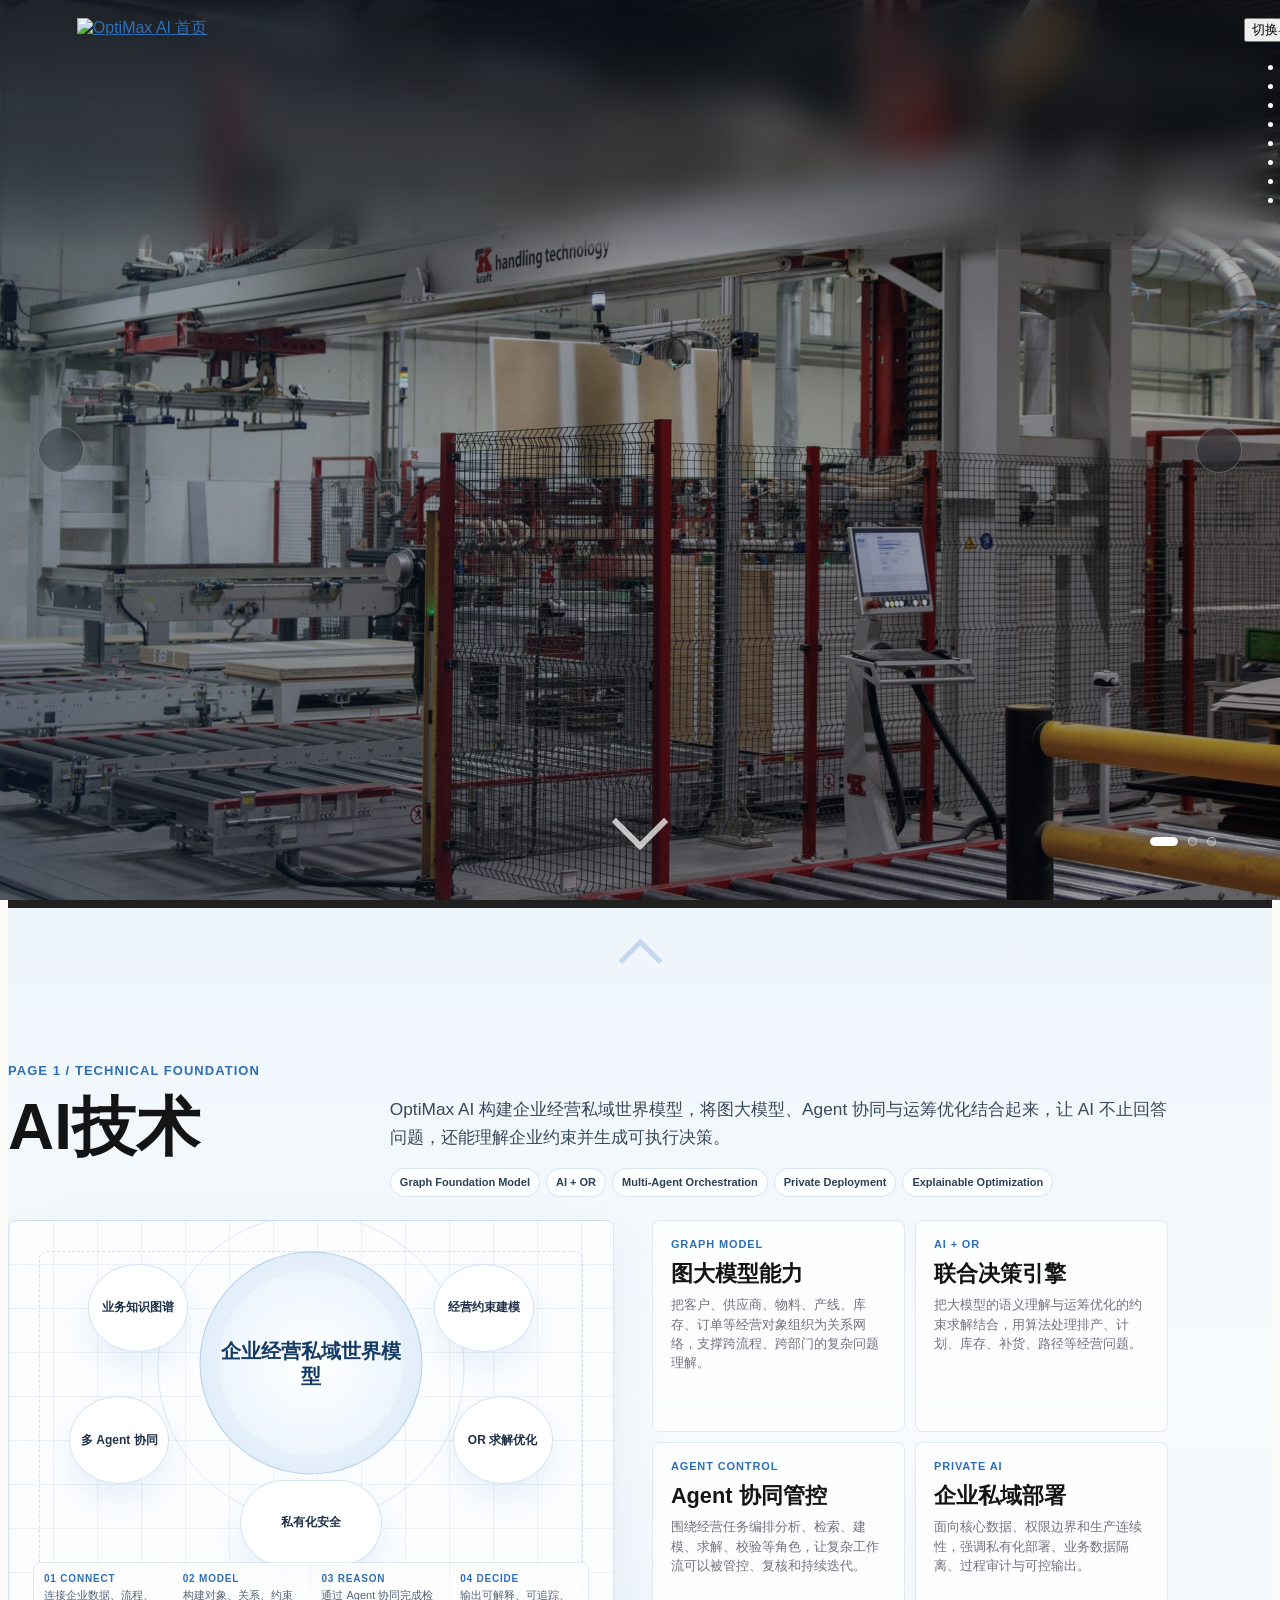
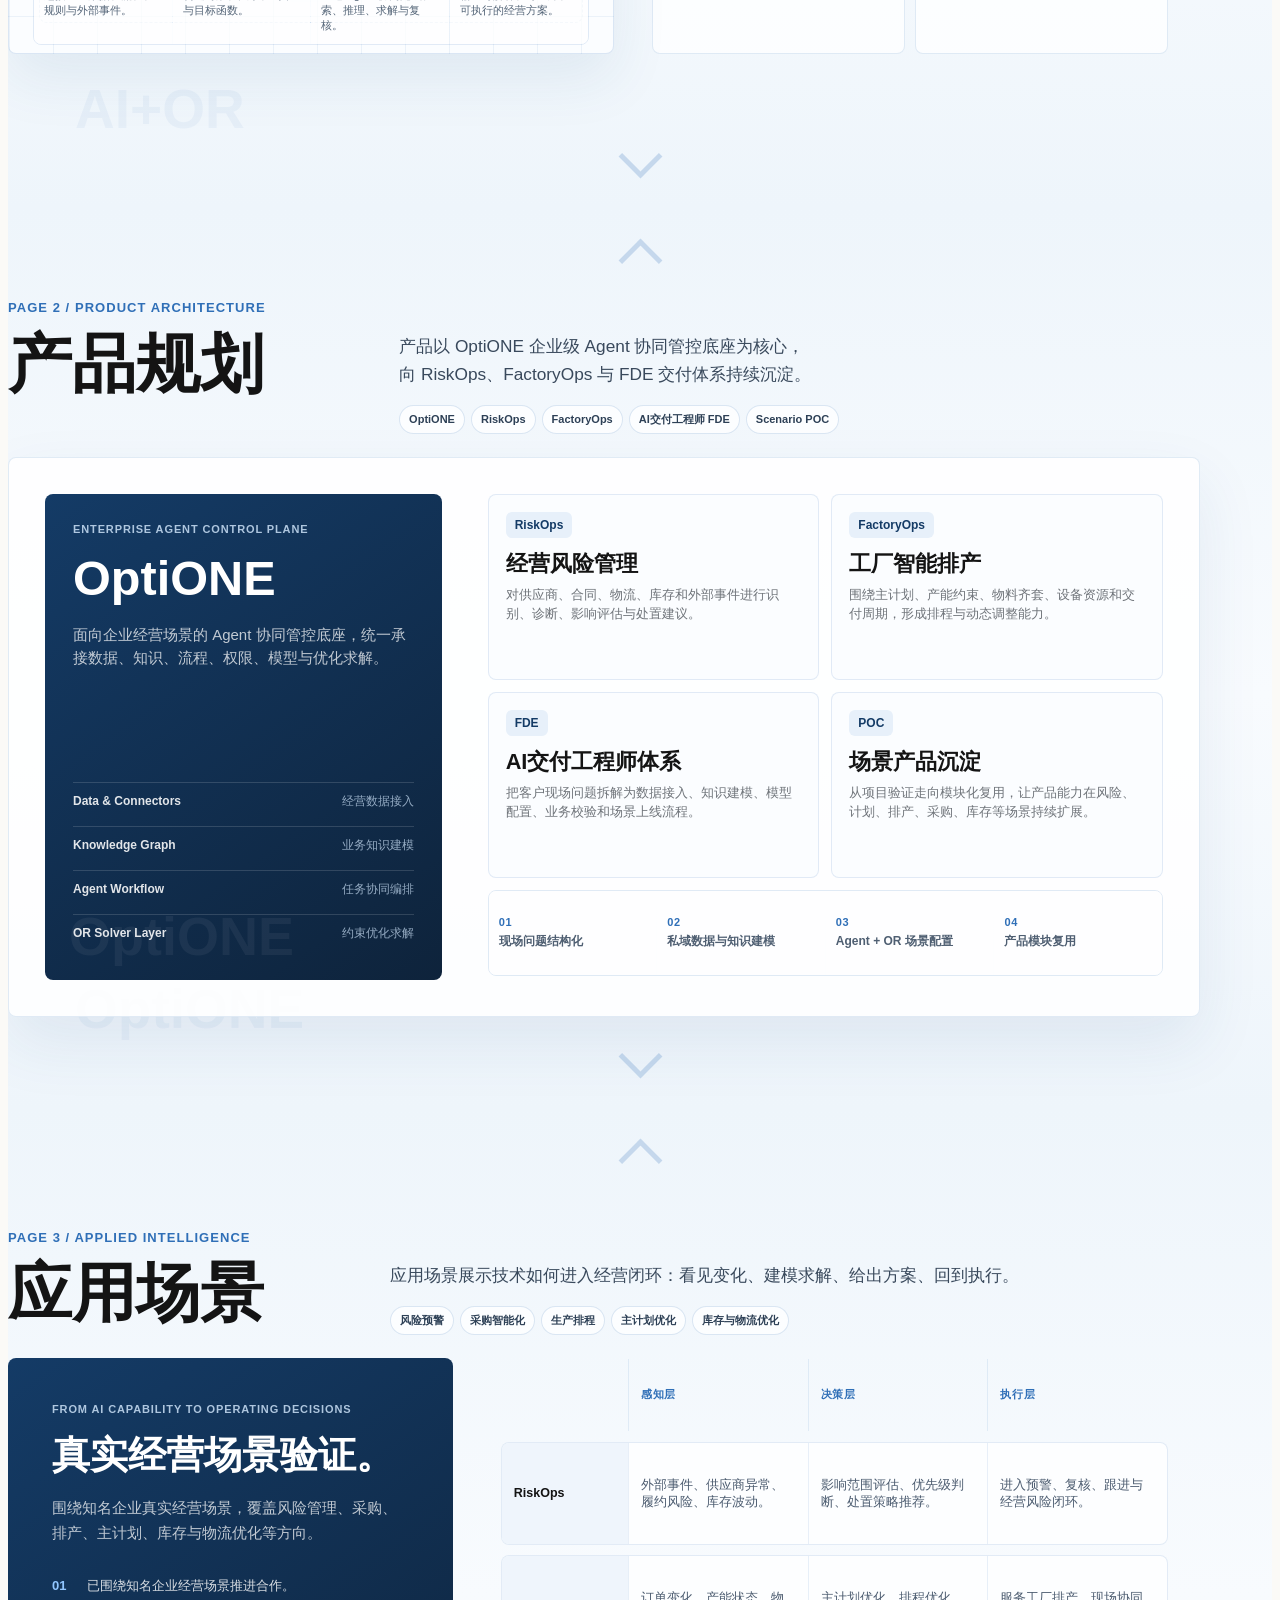
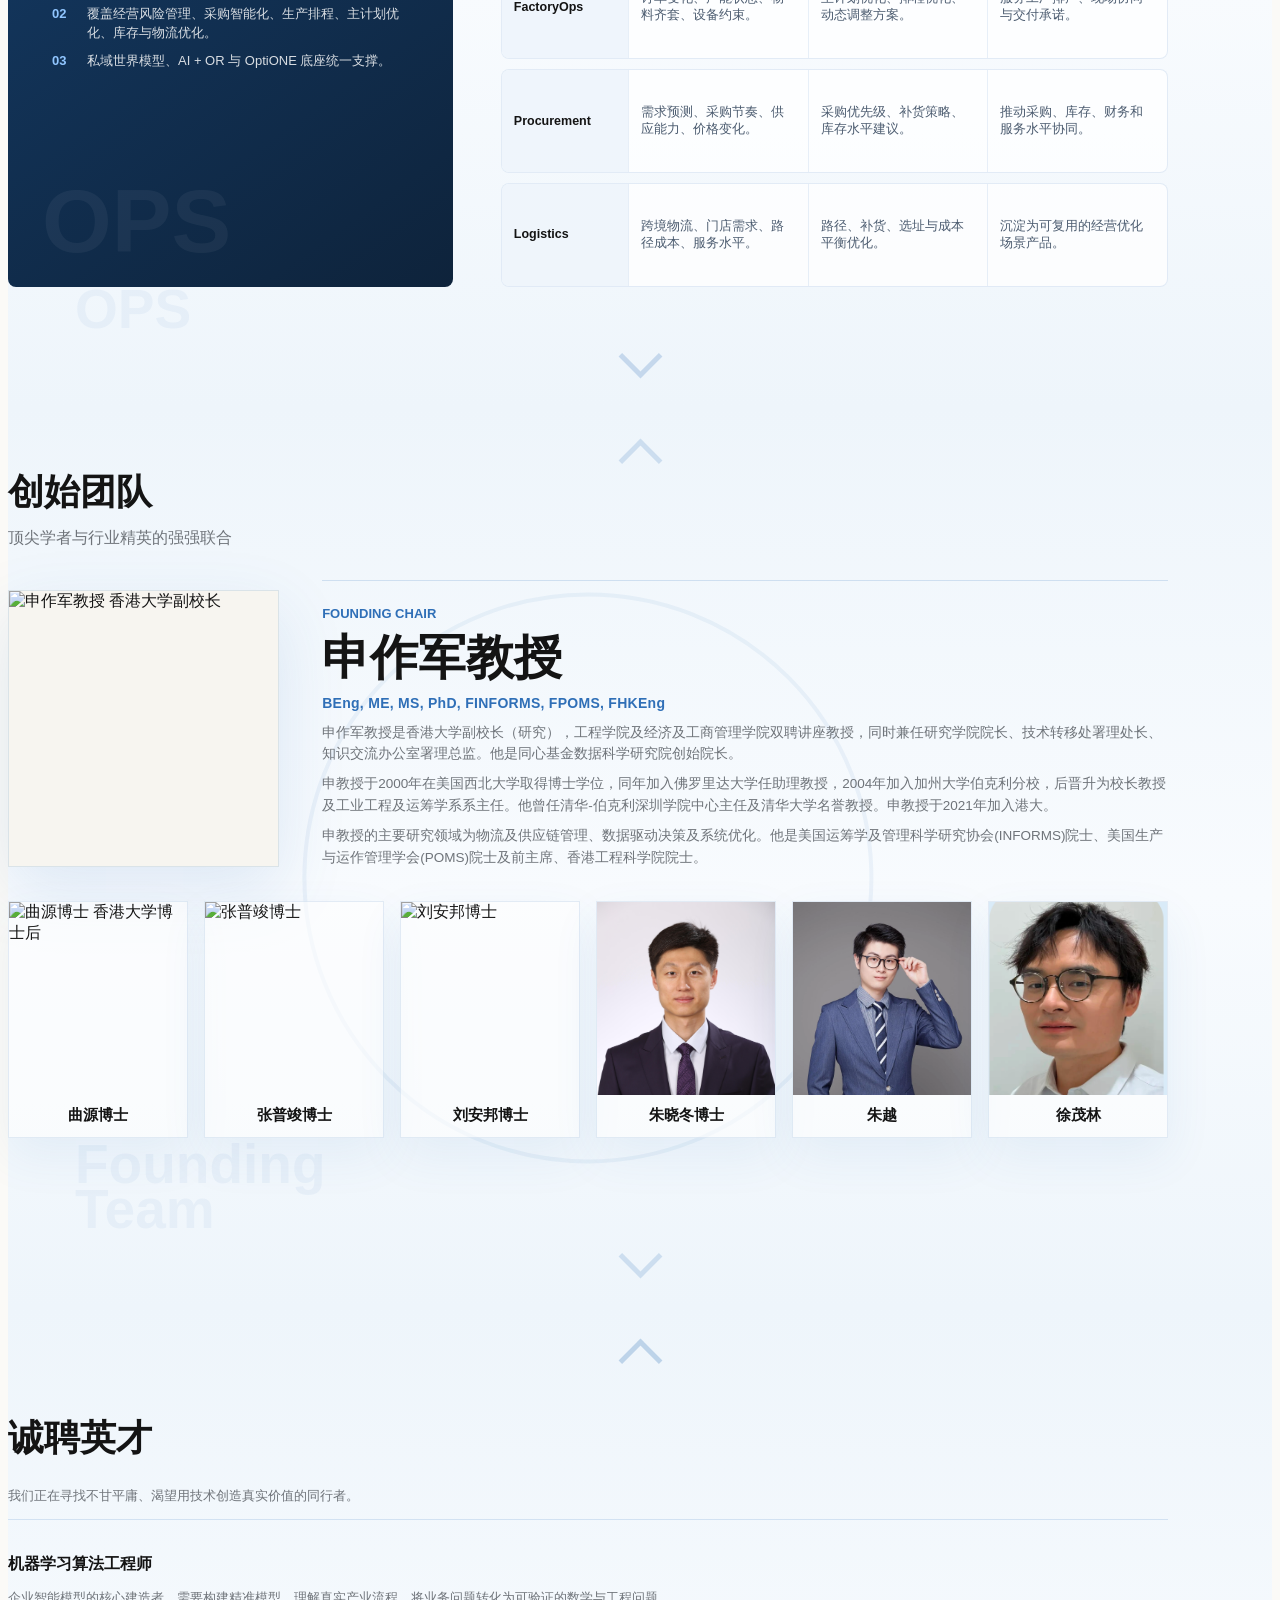
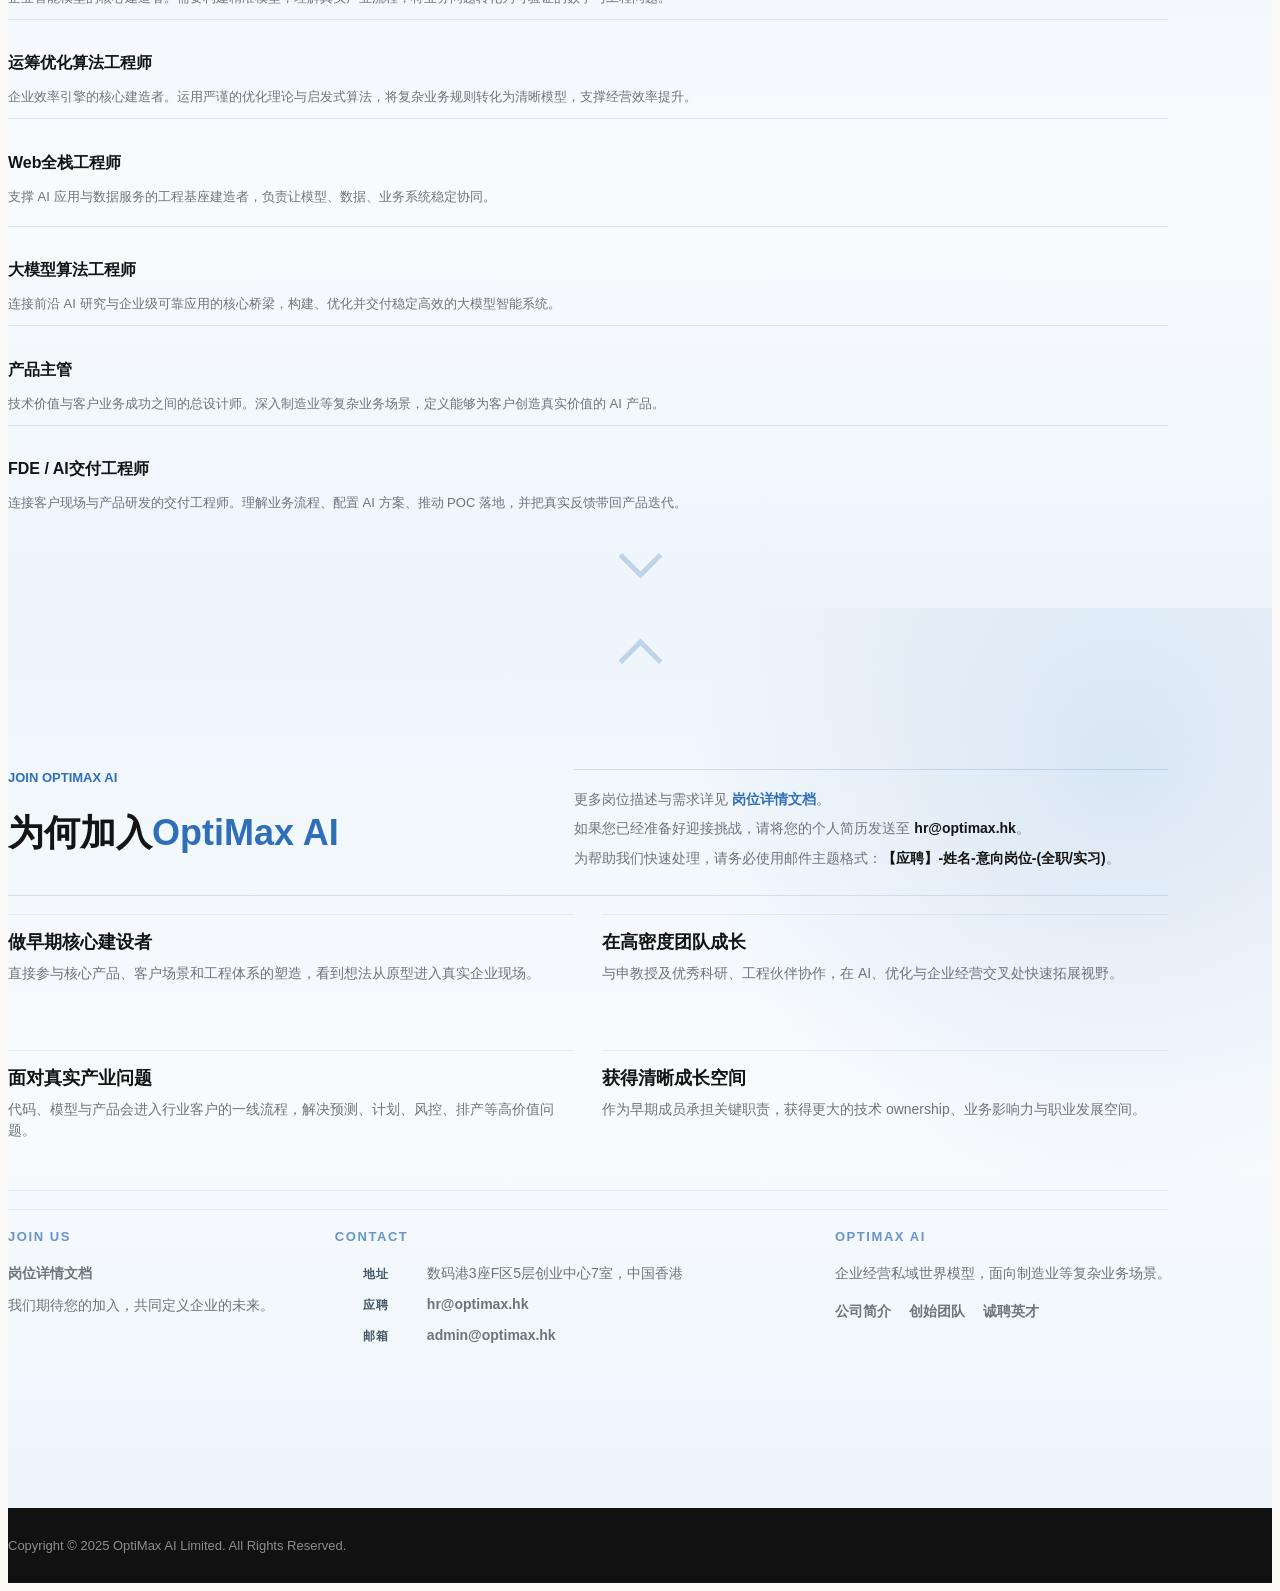
==== commit 2a4ea9a5: "Polish homepage content and English layout" ====
--- a/index.html
+++ b/index.html
@@ -44,7 +44,7 @@
     <link href="css/style.css" rel="stylesheet">
 
     <!-- Custom css -->
-    <link href="css/custom.css?v=enterprise-world-model-v3" rel="stylesheet">
+    <link href="css/custom.css?v=enterprise-world-model-v8" rel="stylesheet">
     
     <!-- 内联样式优化 -->
     <style>
@@ -143,8 +143,7 @@
                 <div class="row">
                     <div class="col-md-8 object-non-visible hero-copy" data-animation-effect="fadeIn">
                         <p class="section-kicker">OptiMax AI Limited</p>
-                        <h1>OptiMax 企业优智大模型</h1>
-                        <p class="lead"><strong>AI赋能、数据驱动，助力企业数智转型</strong></p>
+                        <h1>OptiMax 企业经营私域世界模型</h1>
                         <hr class="divider">
                         <h3>让企业经营更智能、更高效、更简单</h3>
                         <div class="hero-actions smooth-scroll">
@@ -182,14 +181,14 @@
                     </div>
                     <div>
                         <strong>2026.09</strong>
-                        <span>企业优智大模型预计面向市场</span>
+                        <span>企业经营私域世界模型预计面向市场</span>
                     </div>
                 </div>
                 <div class="profile-copy">
                     <p>OptiMax AI Limited 是一家植根于香港的尖端人工智能企业，致力于研发安全、可控、高效的企业经营私域世界模型。公司于2025年9月在香港创立，是香港创新科技署 RAISe+ 项目重点支持的创业团队。</p>
                     <p>公司由香港大学副校长、国际运筹学与供应链管理权威学者申作军教授领衔创立。团队深度融合 AI、运筹优化与企业经营管理前沿研究，依托香港大学科研创新平台，将学术成果转化为企业真实场景中的预测、规划、排产、风控与智能问答能力。</p>
                     <p>目前，OptiMax AI 已围绕 TCL、中国移动等企业场景推进合作，覆盖经营风险管理、采购智能化、生产排程、主计划优化、库存与物流优化等方向。公司已完成天使轮融资，目标成为企业智能经营领域的全球创新力量。</p>
-                    <p><strong>OptiMax 企业优智大模型</strong> 正在紧锣密鼓开发中，预计2026年9月面向市场。</p>
+                    <p><strong>OptiMax 企业经营私域世界模型</strong> 正在紧锣密鼓开发中，预计2026年9月面向市场。</p>
                 </div>
             </div>
         </aside>
@@ -281,7 +280,7 @@
                 <div class="tech-title-row">
                     <h1 class="section-title">产品规划</h1>
                     <div class="tech-intro">
-                        <p class="section-lead">产品以 OptiONE 企业级 Agent 协同管控底座为核心，向 RiskOps、FactoryOps 与 FDE 交付体系持续沉淀。</p>
+                        <p class="section-lead roadmap-lead"><span class="roadmap-lead-line">产品以 OptiONE 企业级 Agent 协同管控底座为核心，</span><br><span class="roadmap-lead-line">向 RiskOps、FactoryOps 与 FDE 交付体系持续沉淀。</span></p>
                         <div class="tech-tags" aria-label="产品规划方向">
                             <span>OptiONE</span>
                             <span>RiskOps</span>
@@ -372,7 +371,7 @@
             <div class="scenario-system">
                 <aside class="scenario-proof-panel">
                     <small>From AI Capability To Operating Decisions</small>
-                    <h2>用真实经营场景证明技术能力。</h2>
+                    <h2>真实经营场景验证。</h2>
                     <p>围绕知名企业真实经营场景，覆盖风险管理、采购、排产、主计划、库存与物流优化等方向。</p>
                     <div class="scenario-proof">
                         <span><b>01</b> 已围绕知名企业经营场景推进合作。</span>
@@ -462,11 +461,11 @@
                     <h3>刘安邦博士</h3>
                 </div>
                 <div class="founder-photo-card">
-                    <img src="images/xiaodong-zhu.png" alt="朱晓冬" class="img-responsive">
-                    <h3>朱晓冬</h3>
+                    <img src="images/xiaodong-zhu-new.jpg" alt="朱晓冬博士" class="img-responsive">
+                    <h3>朱晓冬博士</h3>
                 </div>
                 <div class="founder-photo-card">
-                    <img src="images/yue-zhu.png" alt="朱越" class="img-responsive">
+                    <img src="images/yue-zhu-new.png" alt="朱越" class="img-responsive">
                     <h3>朱越</h3>
                 </div>
                 <div class="founder-photo-card">
@@ -585,20 +584,19 @@
                     <div class="join-footer-column">
                         <h3>JOIN US</h3>
                         <a target="_blank" href="https://docs.qq.com/doc/p/4edd19e2e5a5571ec6618d4416ca6252ec4aa019" rel="noopener noreferrer">岗位详情文档</a>
-                        <a href="mailto:hr@optimax.hk">hr@optimax.hk</a>
-                        <p>我们期待您的加入，共同定义企业的未来。</p>
+                        <p class="join-footer-note nowrap-line">我们期待您的加入，共同定义企业的未来。</p>
                     </div>
                     <div id="contact" class="join-footer-column join-contact">
                         <h3>CONTACT</h3>
                         <ul class="join-contact-list list-icons">
-                            <li><i class="fa fa-map-marker pr-10"></i> 数码港3座F区5层创业中心7室，中国香港</li>
-                            <li><i class="fa fa-user pr-10"></i> 应聘：<a href="mailto:hr@optimax.hk">hr@optimax.hk</a></li>
-                            <li><i class="fa fa-envelope-o pr-10"></i> 邮箱：<a href="mailto:admin@optimax.hk">admin@optimax.hk</a></li>
+                            <li><i class="fa fa-map-marker pr-10"></i><span class="join-contact-copy"><b>地址</b><span class="join-contact-value">数码港3座F区5层创业中心7室，中国香港</span></span></li>
+                            <li><i class="fa fa-user pr-10"></i><span class="join-contact-copy"><b>应聘</b><span class="join-contact-value"><a href="mailto:hr@optimax.hk">hr@optimax.hk</a></span></span></li>
+                            <li><i class="fa fa-envelope-o pr-10"></i><span class="join-contact-copy"><b>邮箱</b><span class="join-contact-value"><a href="mailto:admin@optimax.hk">admin@optimax.hk</a></span></span></li>
                         </ul>
                     </div>
                     <div class="join-footer-column">
                         <h3>OPTIMAX AI</h3>
-                        <p>企业经营私域世界模型，面向制造业等复杂业务场景。</p>
+                        <p class="optimax-footer-note nowrap-line">企业经营私域世界模型，面向制造业等复杂业务场景。</p>
                         <div class="join-footer-links smooth-scroll">
                             <a href="#company-profile" data-profile-drawer-open aria-controls="company-profile">公司简介</a>
                             <a href="#portfolio">创始团队</a>
@@ -632,6 +630,6 @@
     <script type="text/javascript" src="plugins/jquery.backstretch.min.js"></script>
     <script type="text/javascript" src="plugins/jquery.appear.js"></script>
     <script type="text/javascript" src="js/template.js"></script>
-    <script type="text/javascript" src="js/custom.js?v=enterprise-world-model-v3"></script>
+    <script type="text/javascript" src="js/custom.js?v=enterprise-world-model-v8"></script>
 </body>
 </html>
--- a/css/custom.css
+++ b/css/custom.css
@@ -400,11 +400,12 @@
 
 .platform-hero h1 {
     color: #ffffff;
-    font-size: 58px;
+    font-size: clamp(48px, 5.1vw, 88px);
     font-weight: 650;
     line-height: 1.08;
-    margin: 0 0 24px;
-    max-width: 780px;
+    margin: 0 0 34px;
+    max-width: none;
+    white-space: nowrap;
 }
 
 .platform-hero .lead {
@@ -998,6 +999,15 @@
     font-weight: 500;
     line-height: 1.66;
     margin: 0;
+}
+
+.roadmap-lead {
+    max-width: none;
+}
+
+.roadmap-lead-line {
+    display: inline-block;
+    white-space: nowrap;
 }
 
 .tech-tags {
@@ -1200,6 +1210,23 @@
     font-size: 11px;
 }
 
+html[lang="en"] .tech-node-3,
+html[lang="en"] .tech-node-4 {
+    width: 132px;
+    min-height: 56px;
+    padding: 10px 16px;
+    border-radius: 999px;
+    white-space: normal;
+}
+
+html[lang="en"] .tech-node-3 {
+    left: 4%;
+}
+
+html[lang="en"] .tech-node-4 {
+    right: 4%;
+}
+
 html[lang="en"] .tech-node-5 {
     top: 58%;
     width: 104px;
@@ -1213,15 +1240,17 @@
 }
 
 html[lang="en"] .tech-pipeline span {
-    min-height: 48px;
-    padding: 9px 8px;
+    min-height: 56px;
+    padding: 9px 9px;
     font-size: 10px;
-    line-height: 1.24;
+    line-height: 1.28;
+    overflow-wrap: normal;
+    word-break: normal;
 }
 
 html[lang="en"] .tech-pipeline b {
-    margin-bottom: 4px;
-    font-size: 9.5px;
+    margin-bottom: 3px;
+    font-size: 10px;
     letter-spacing: 0.07em;
 }
 
@@ -1302,6 +1331,8 @@
 }
 
 .product-core {
+    display: flex;
+    flex-direction: column;
     position: relative;
     min-height: clamp(350px, 48vh, 430px);
     padding: 28px;
@@ -1320,6 +1351,15 @@
     font-size: 54px;
     font-weight: 850;
     line-height: 1;
+}
+
+.product-core small,
+.scenario-proof-panel small,
+.product-core h2,
+.product-core p,
+.product-layers {
+    position: relative;
+    z-index: 1;
 }
 
 .product-core small,
@@ -1342,20 +1382,19 @@
 }
 
 .product-core p {
-    max-width: 330px;
+    max-width: 420px;
     margin: 20px 0 0;
     color: rgba(255, 255, 255, 0.74);
     font-size: 15px;
-    line-height: 1.68;
+    line-height: 1.58;
 }
 
 .product-layers {
-    position: absolute;
-    left: 28px;
-    right: 28px;
-    bottom: 82px;
+    position: relative;
     display: grid;
     gap: 7px;
+    margin-top: auto;
+    padding-top: clamp(24px, 4vh, 42px);
 }
 
 .product-layers span {
@@ -1484,11 +1523,12 @@
 }
 
 .scenario-proof-panel h2 {
-    max-width: 440px;
+    max-width: none;
     color: #ffffff;
-    font-size: clamp(31px, 3.2vw, 50px);
+    font-size: clamp(32px, 3vw, 46px);
     line-height: 1.08;
     margin: 0;
+    white-space: nowrap;
 }
 
 .scenario-proof-panel p {
@@ -1531,7 +1571,7 @@
 }
 
 html[lang="en"] .scenario-proof-panel h2 {
-    max-width: 430px;
+    max-width: none;
     font-size: clamp(30px, 2.6vw, 40px);
     line-height: 1.08;
 }
@@ -1938,10 +1978,18 @@
 }
 
 .founder-photo-card img {
+    aspect-ratio: 4 / 4.35;
     height: auto;
-    max-height: 180px;
-    object-fit: contain;
-    object-position: center center;
+    object-fit: cover;
+    object-position: center 28%;
+}
+
+.founder-photo-card img[src*="xiaodong-zhu-new"] {
+    object-position: center 20%;
+}
+
+.founder-photo-card img[src*="yue-zhu-new"] {
+    object-position: center 22%;
 }
 
 .founder-photo-card h3 {
@@ -2025,7 +2073,7 @@
 
 .join-footer-panel {
     display: grid;
-    gap: 24px;
+    gap: 18px;
 }
 
 .join-footer-intro {
@@ -2082,18 +2130,18 @@
 .join-reasons {
     display: grid;
     grid-template-columns: repeat(2, minmax(0, 1fr));
-    gap: 18px 28px;
+    gap: 14px 28px;
     border-top: 1px solid rgba(47, 111, 183, 0.16);
     border-bottom: 1px solid rgba(47, 111, 183, 0.12);
-    padding: 22px 0;
+    padding: 18px 0;
 }
 
 .join-reason {
     border-right: 0;
     border-top: 1px solid rgba(47, 111, 183, 0.1);
     margin: 0;
-    min-height: 128px;
-    padding: 18px 20px 0 0;
+    min-height: 106px;
+    padding: 15px 20px 0 0;
 }
 
 .join-reason + .join-reason {
@@ -2104,7 +2152,7 @@
     color: var(--optimax-ink);
     font-size: 18px;
     line-height: 1.35;
-    margin: 0 0 12px;
+    margin: 0 0 9px;
     text-align: left !important;
 }
 
@@ -2112,16 +2160,18 @@
     border: 0;
     color: var(--optimax-muted);
     font-size: 14px;
-    line-height: 1.6;
+    line-height: 1.5;
     margin: 0;
     padding: 0;
 }
 
 .join-footer-grid {
     display: grid;
-    grid-template-columns: 0.82fr 1.36fr 1fr;
-    gap: 48px;
-    padding-top: 2px;
+    grid-template-columns: minmax(190px, 0.82fr) minmax(340px, 1.34fr) minmax(230px, 1fr);
+    gap: clamp(28px, 4.2vw, 56px);
+    align-items: start;
+    border-top: 1px solid rgba(47, 111, 183, 0.12);
+    padding-top: 18px;
 }
 
 .join-footer-column h3 {
@@ -2135,8 +2185,7 @@
 }
 
 .join-footer-column p,
-.join-footer-column a,
-.join-contact-list li {
+.join-footer-column a {
     color: var(--optimax-muted);
     display: block;
     font-size: 14px;
@@ -2144,6 +2193,12 @@
     margin: 0 0 8px;
 }
 
+.join-contact-list li {
+    color: var(--optimax-muted);
+    font-size: 14px;
+    line-height: 1.7;
+}
+
 .join-contact {
     border-top: 0;
     margin-top: 0;
@@ -2152,22 +2207,98 @@
 
 .join-contact-list.list-icons {
     display: grid;
-    gap: 8px;
+    gap: 7px;
     list-style: none;
     margin: 0;
     padding: 0;
 }
 
 .join-contact-list li {
-    display: flex;
-    align-items: flex-start;
-    gap: 8px;
+    display: grid;
+    grid-template-columns: 18px minmax(0, 1fr);
+    gap: 10px;
+    margin: 0;
+    min-width: 0;
+    padding: 0;
 }
 
 .join-contact-list i {
+    align-self: start;
     color: var(--optimax-accent);
-    line-height: 1.7;
-    min-width: 15px;
+    line-height: 1.65;
+    min-width: 18px;
+    padding-top: 1px;
+    position: static;
+    text-align: center;
+}
+
+.join-contact-copy {
+    display: grid;
+    grid-template-columns: 54px minmax(0, 1fr);
+    column-gap: 10px;
+    align-items: baseline;
+    min-width: 0;
+    overflow-wrap: anywhere;
+}
+
+.join-contact-copy b {
+    color: rgba(32, 51, 71, 0.82);
+    display: block;
+    font-size: 12px;
+    font-weight: 700;
+    letter-spacing: 0.06em;
+    line-height: 1.45;
+    margin: 0;
+    text-transform: uppercase;
+}
+
+.join-contact-value {
+    display: block;
+    min-width: 0;
+}
+
+.join-contact-list a {
+    display: inline;
+    margin: 0;
+    overflow-wrap: anywhere;
+}
+
+.nowrap-line {
+    white-space: nowrap;
+}
+
+.join-footer-column .nowrap-line {
+    white-space: nowrap;
+}
+
+.join-footer-note,
+.optimax-footer-note {
+    max-width: none;
+}
+
+html[lang="en"] .join-footer-grid {
+    grid-template-columns: minmax(210px, 0.95fr) minmax(390px, 1.38fr) minmax(360px, 1.42fr);
+    gap: clamp(26px, 3.4vw, 48px);
+}
+
+html[lang="en"] .join-footer-column .nowrap-line {
+    white-space: normal;
+}
+
+html[lang="en"] .join-footer-note,
+html[lang="en"] .optimax-footer-note {
+    max-width: 46ch;
+    overflow-wrap: normal;
+}
+
+html[lang="en"] .join-contact-copy {
+    grid-template-columns: 72px minmax(0, 1fr);
+    column-gap: 12px;
+    overflow-wrap: normal;
+}
+
+html[lang="en"] .join-contact-copy b {
+    white-space: nowrap;
 }
 
 .join-footer-links {
@@ -2253,7 +2384,7 @@
     }
 
     .platform-hero h1 {
-        font-size: 44px;
+        font-size: clamp(38px, 5.1vw, 52px);
     }
 
     .platform-hero .lead {
@@ -2466,6 +2597,7 @@
     .platform-hero h1 {
         font-size: 31px !important;
         line-height: 1.18;
+        white-space: normal;
     }
 
     .platform-hero .lead {
@@ -2614,6 +2746,10 @@
         font-size: 14px;
         line-height: 1.35;
         margin-bottom: 6px;
+    }
+
+    .roadmap-lead {
+        font-size: 13.6px;
     }
 
     .about-section .section-title,
@@ -2951,7 +3087,7 @@
     }
 
     .join-footer-panel {
-        gap: 13px;
+        gap: 11px;
     }
 
     .join-footer-intro {
@@ -2975,7 +3111,7 @@
 
     .join-reason {
         min-height: 0;
-        padding: 10px 10px 10px 0;
+        padding: 9px 10px 9px 0;
     }
 
     .join-reason + .join-reason {
@@ -2995,8 +3131,8 @@
 
     .join-footer-grid {
         grid-template-columns: 1fr;
-        gap: 10px;
-        padding-top: 0;
+        gap: 9px;
+        padding-top: 10px;
     }
 
     .join-footer-grid .join-footer-column:last-child {
@@ -3009,19 +3145,41 @@
     }
 
     .join-footer-column p,
-    .join-footer-column a,
+    .join-footer-column a {
+        font-size: 10.2px;
+        line-height: 1.32;
+        margin-bottom: 3px;
+    }
+
     .join-contact-list li {
         font-size: 10.2px;
         line-height: 1.32;
-        margin-bottom: 3px;
     }
 
     .join-contact-list.list-icons {
-        gap: 2px;
+        gap: 5px;
     }
 
     .join-contact-list li {
-        gap: 5px;
+        grid-template-columns: 16px minmax(0, 1fr);
+        gap: 8px;
+        padding: 0;
+    }
+
+    .join-contact-list i {
+        min-width: 16px;
+        padding-top: 0;
+    }
+
+    .join-contact-copy b {
+        font-size: 9.5px;
+        line-height: 1.15;
+        margin-bottom: 1px;
+    }
+
+    .join-contact-copy {
+        grid-template-columns: 38px minmax(0, 1fr);
+        column-gap: 7px;
     }
 
     .join-footer-links {
@@ -3086,6 +3244,10 @@
 
     .tech-intro .section-lead {
         font-size: 17px;
+    }
+
+    .roadmap-lead-line {
+        white-space: normal;
     }
 
     .tech-architecture {
@@ -3308,6 +3470,7 @@
 
     .scenario-proof-panel h2 {
         font-size: 28px;
+        white-space: normal;
     }
 
     .scenario-proof {
@@ -3409,7 +3572,11 @@
 
     .join-application p,
     .join-footer-column p,
-    .join-footer-column a,
+    .join-footer-column a {
+        font-size: 12px;
+        line-height: 1.45;
+    }
+
     .join-contact-list li {
         font-size: 12px;
         line-height: 1.45;
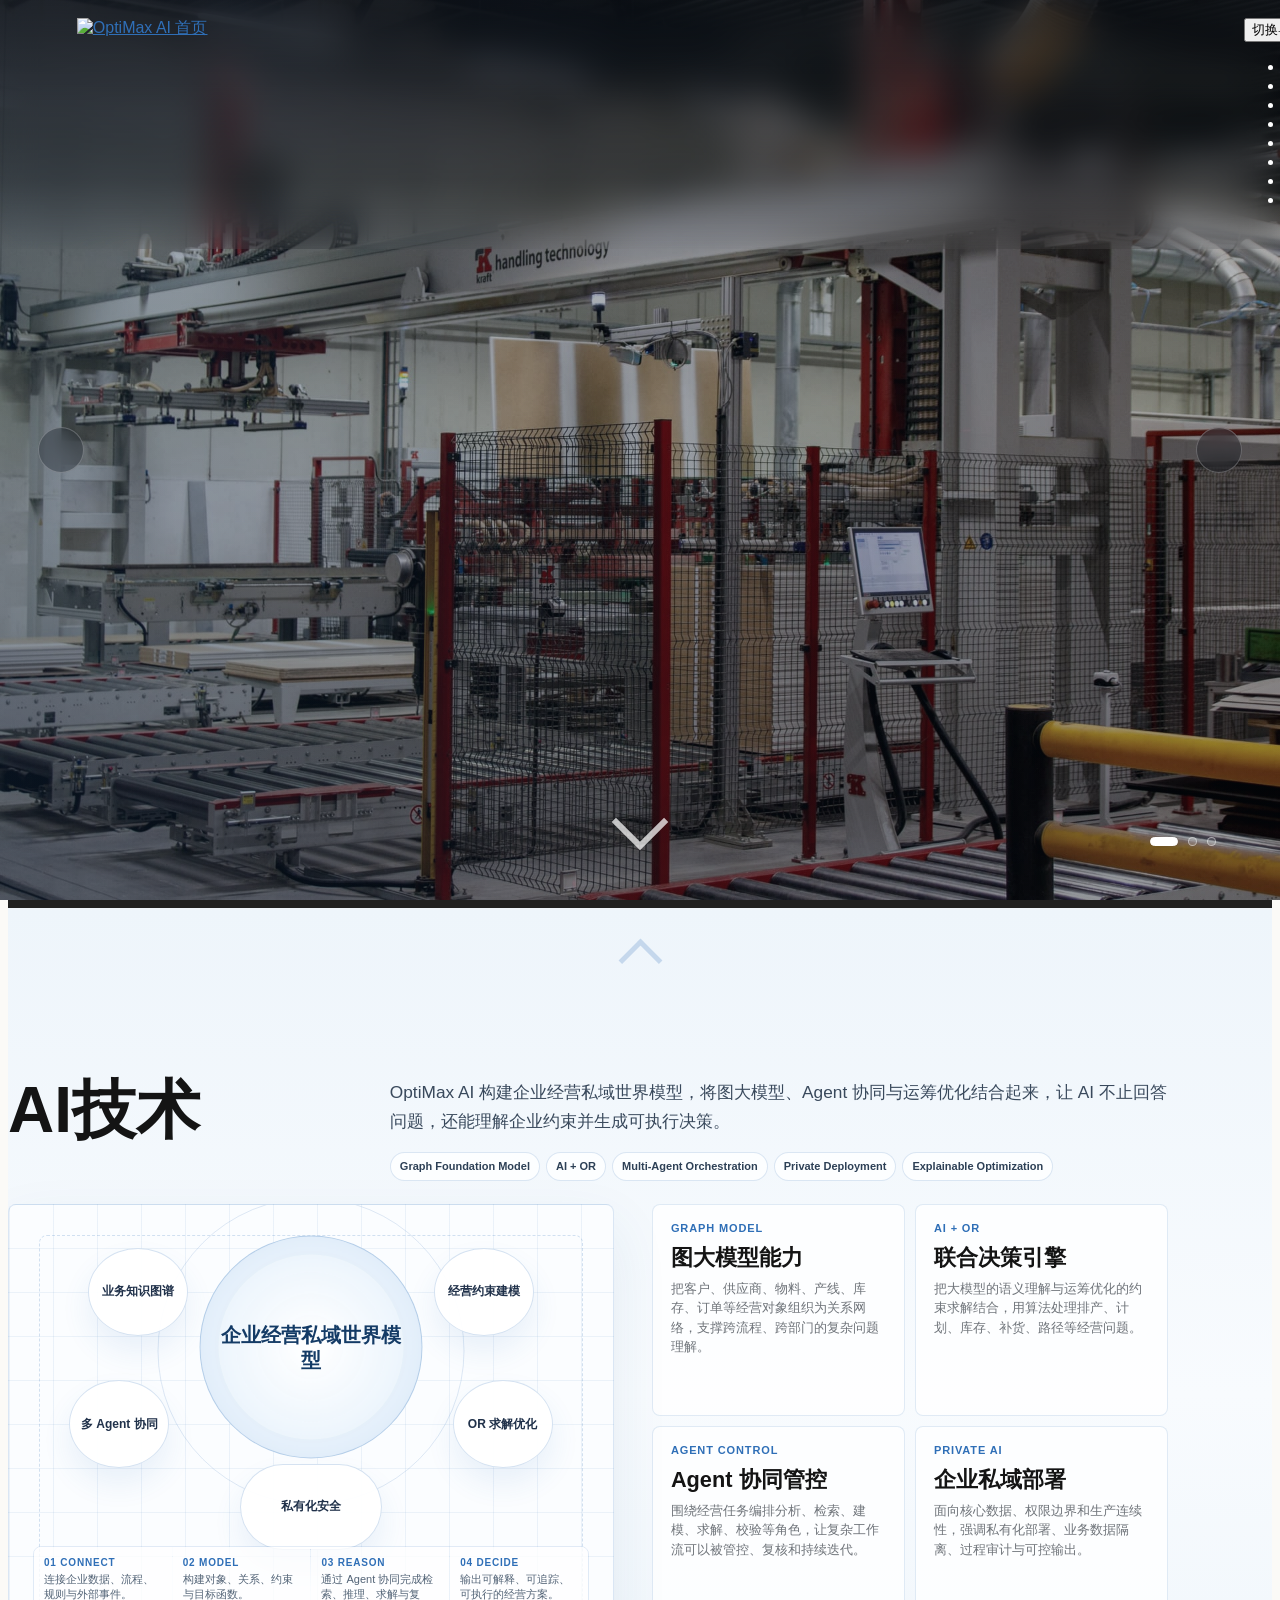
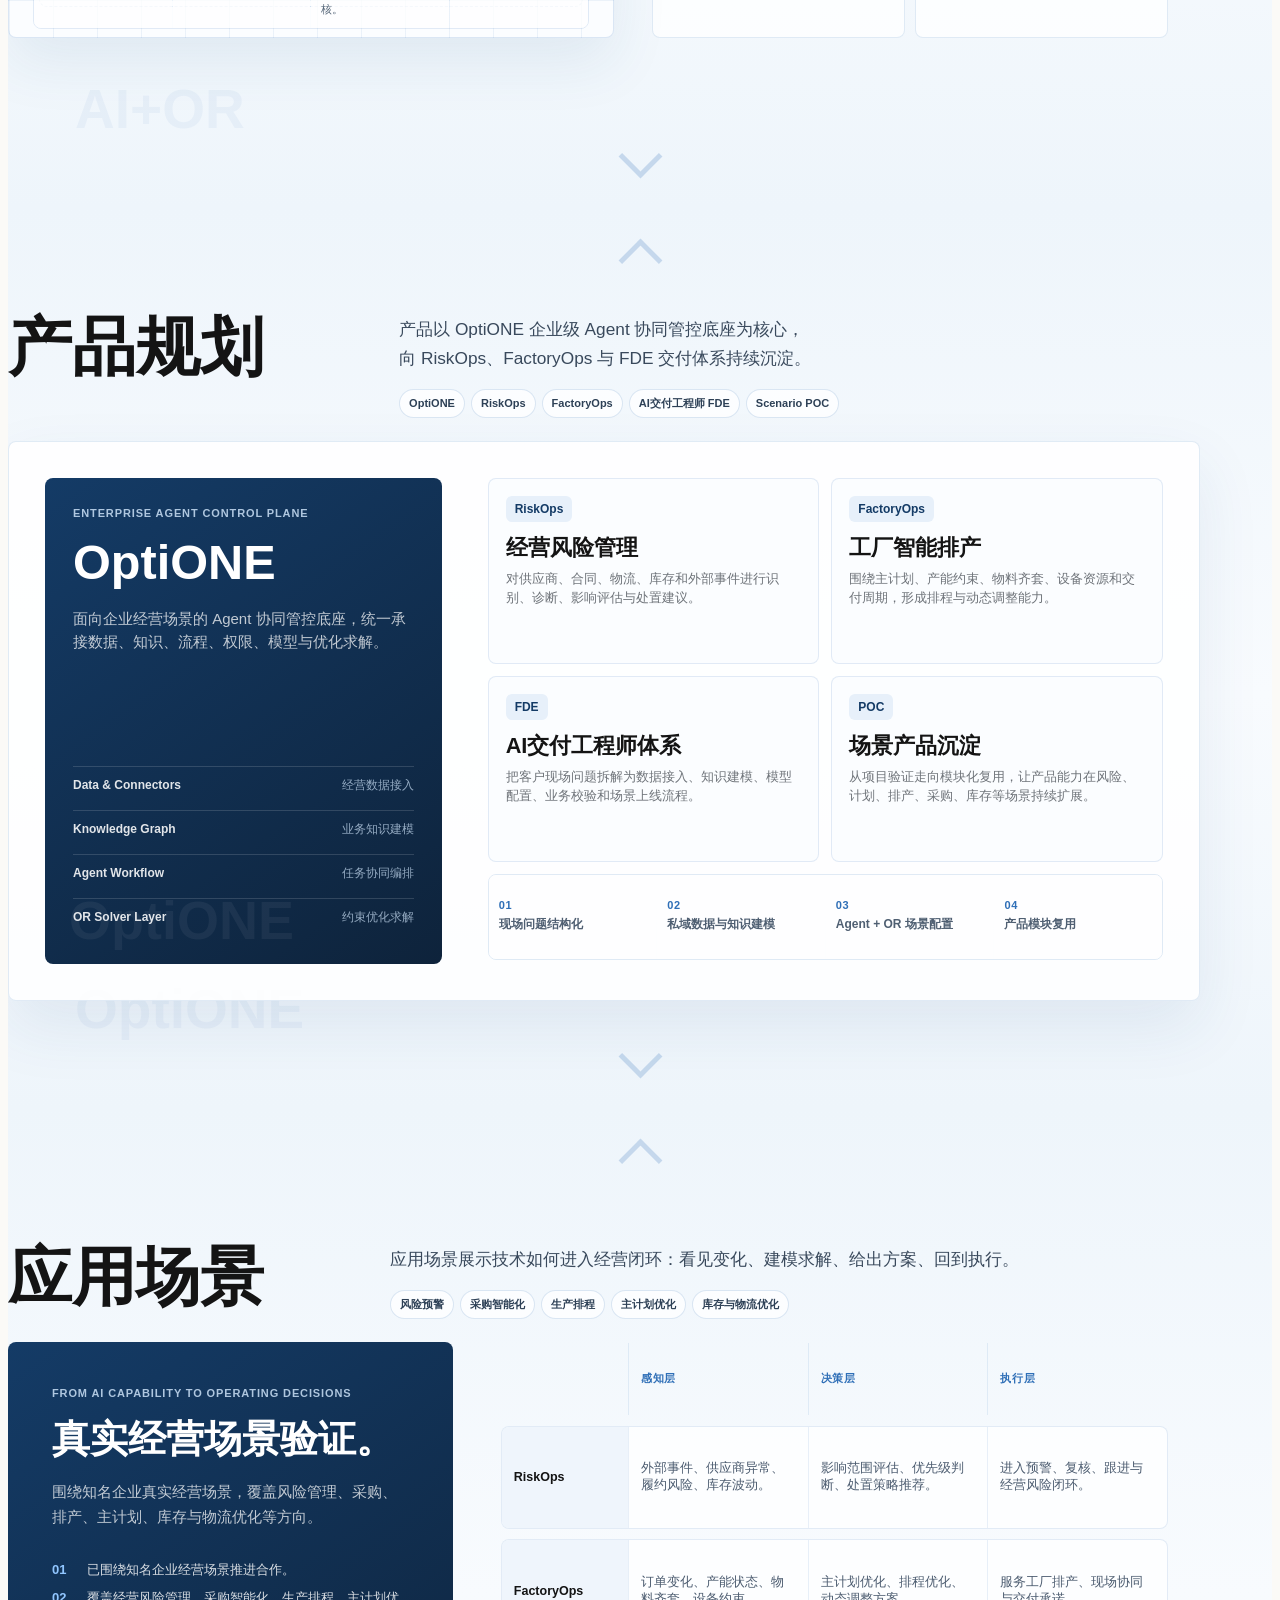
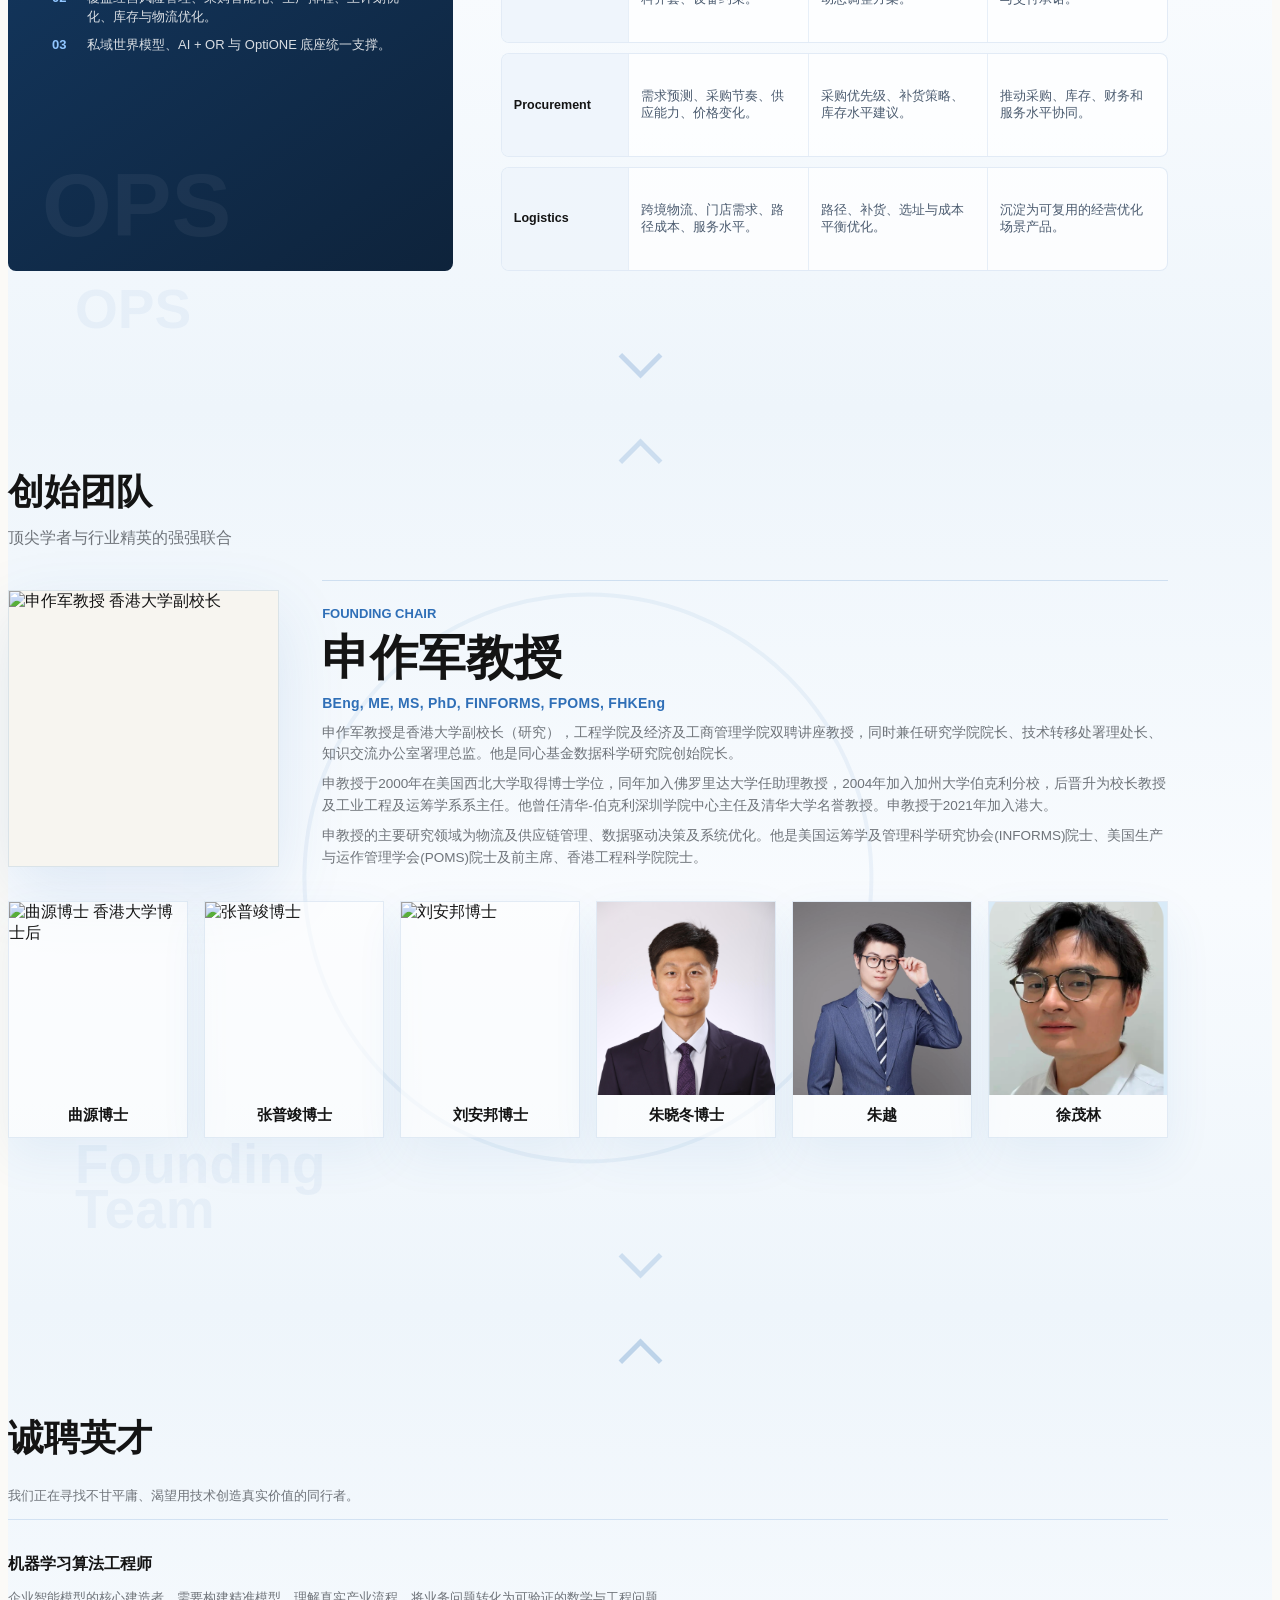
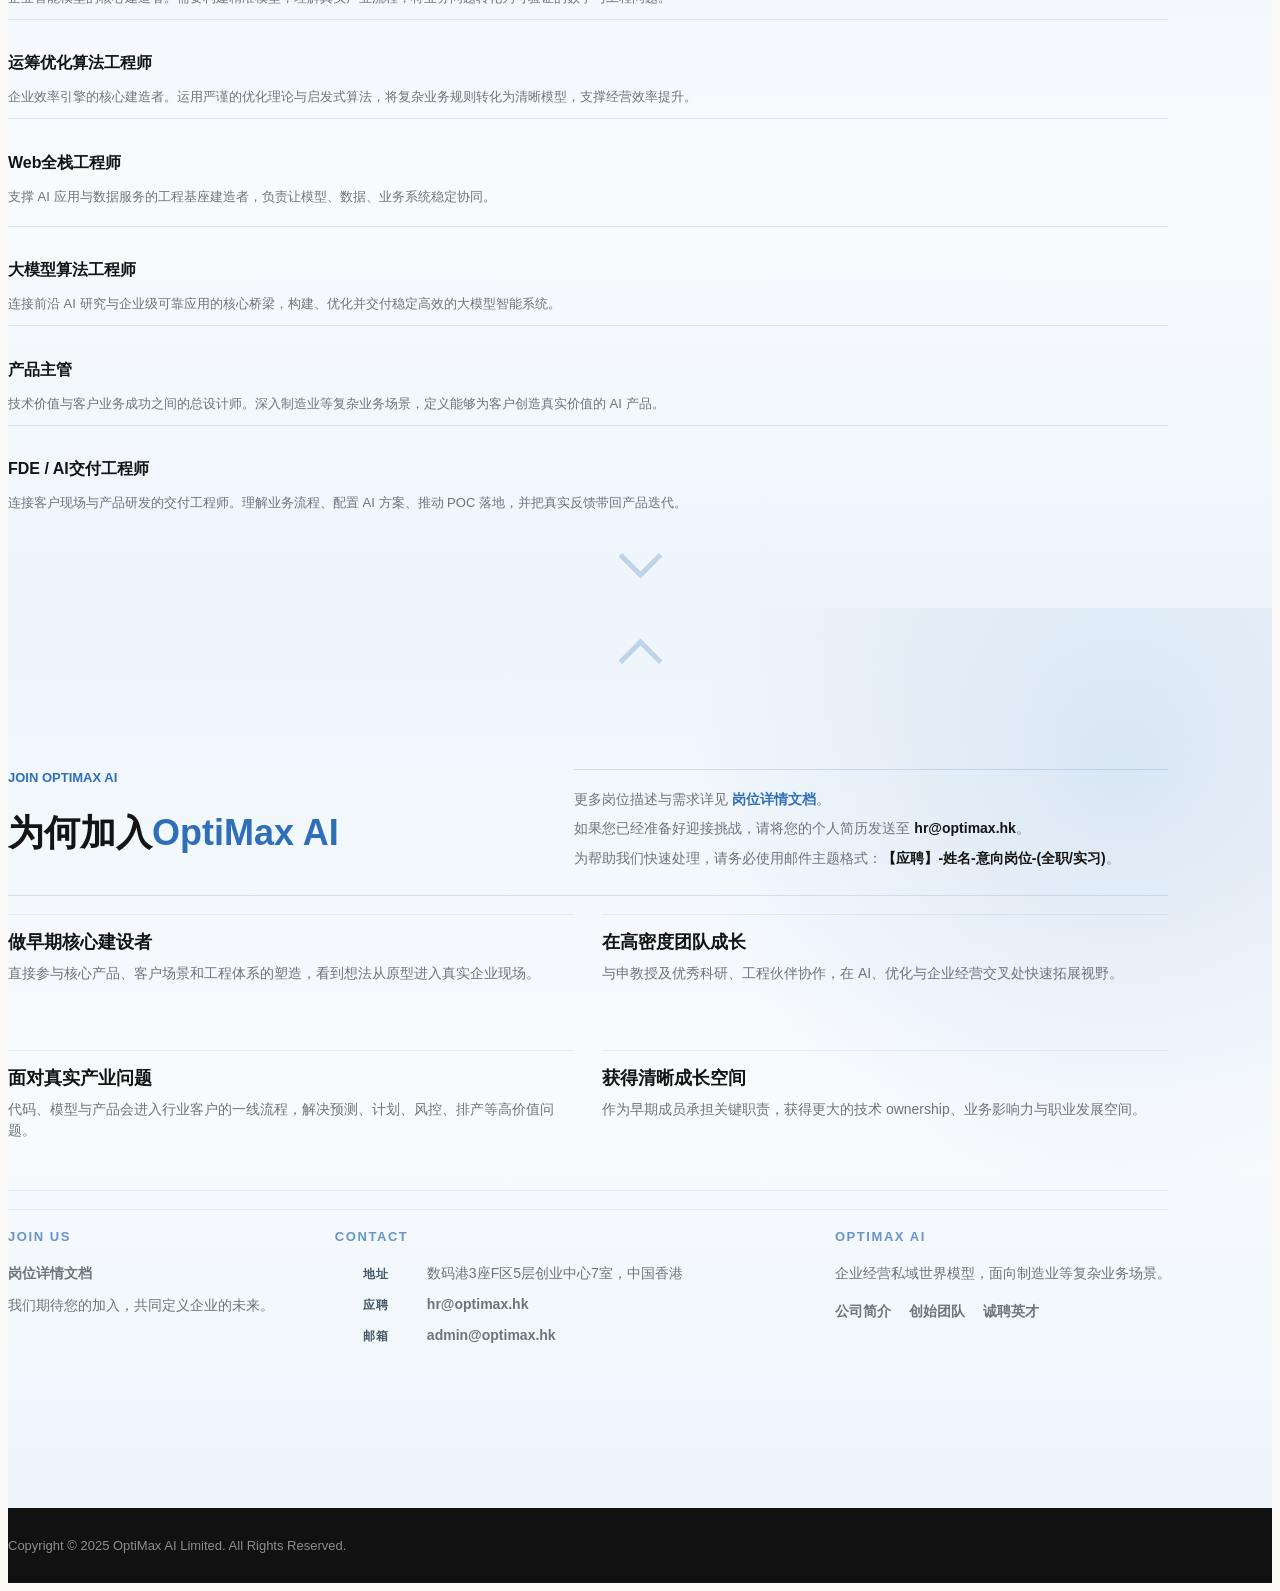
==== commit 9f4d1b95: "Fix English overflow and remove page labels" ====
--- a/index.html
+++ b/index.html
@@ -204,7 +204,6 @@
         </div>
         <div class="container section-panel-inner tech-foundation-layout">
             <div class="tech-page-head">
-                <p class="section-kicker">Page 1 / Technical Foundation</p>
                 <div class="tech-title-row">
                     <h1 class="section-title">AI技术</h1>
                     <div class="tech-intro">
@@ -276,7 +275,6 @@
         </div>
         <div class="container section-panel-inner product-roadmap-layout">
             <div class="tech-page-head">
-                <p class="section-kicker">Page 2 / Product Architecture</p>
                 <div class="tech-title-row">
                     <h1 class="section-title">产品规划</h1>
                     <div class="tech-intro">
@@ -352,7 +350,6 @@
         </div>
         <div class="container section-panel-inner scenario-layout-v2">
             <div class="tech-page-head">
-                <p class="section-kicker">Page 3 / Applied Intelligence</p>
                 <div class="tech-title-row">
                     <h1 class="section-title">应用场景</h1>
                     <div class="tech-intro">
--- a/css/custom.css
+++ b/css/custom.css
@@ -1175,6 +1175,11 @@
     line-height: 1.36;
 }
 
+.tech-step-copy {
+    display: block;
+    font-style: normal;
+}
+
 .tech-pipeline b {
     display: block;
     margin-bottom: 4px;
@@ -1237,21 +1242,38 @@
     left: 20px;
     right: 20px;
     bottom: 12px;
+    grid-template-columns: repeat(2, minmax(0, 1fr));
 }
 
 html[lang="en"] .tech-pipeline span {
-    min-height: 56px;
-    padding: 9px 9px;
+    display: flex;
+    min-width: 0;
+    min-height: 54px;
+    padding: 8px 12px;
+    flex-direction: column;
+    align-items: flex-start;
+    justify-content: center;
     font-size: 10px;
     line-height: 1.28;
-    overflow-wrap: normal;
+    overflow: hidden;
+    overflow-wrap: anywhere;
     word-break: normal;
 }
 
 html[lang="en"] .tech-pipeline b {
-    margin-bottom: 3px;
+    flex: 0 0 auto;
+    margin-bottom: 5px;
     font-size: 10px;
     letter-spacing: 0.07em;
+}
+
+html[lang="en"] .tech-step-copy {
+    display: block;
+    min-width: 0;
+    max-width: 100%;
+    white-space: normal;
+    overflow-wrap: anywhere;
+    word-break: normal;
 }
 
 html[lang="en"] .tech-card-grid {
@@ -1571,9 +1593,12 @@
 }
 
 html[lang="en"] .scenario-proof-panel h2 {
-    max-width: none;
-    font-size: clamp(30px, 2.6vw, 40px);
-    line-height: 1.08;
+    max-width: 13em;
+    font-size: clamp(25px, 2.05vw, 32px);
+    line-height: 1.24;
+    white-space: normal;
+    overflow: visible;
+    overflow-wrap: anywhere;
 }
 
 html[lang="en"] .scenario-proof-panel p {
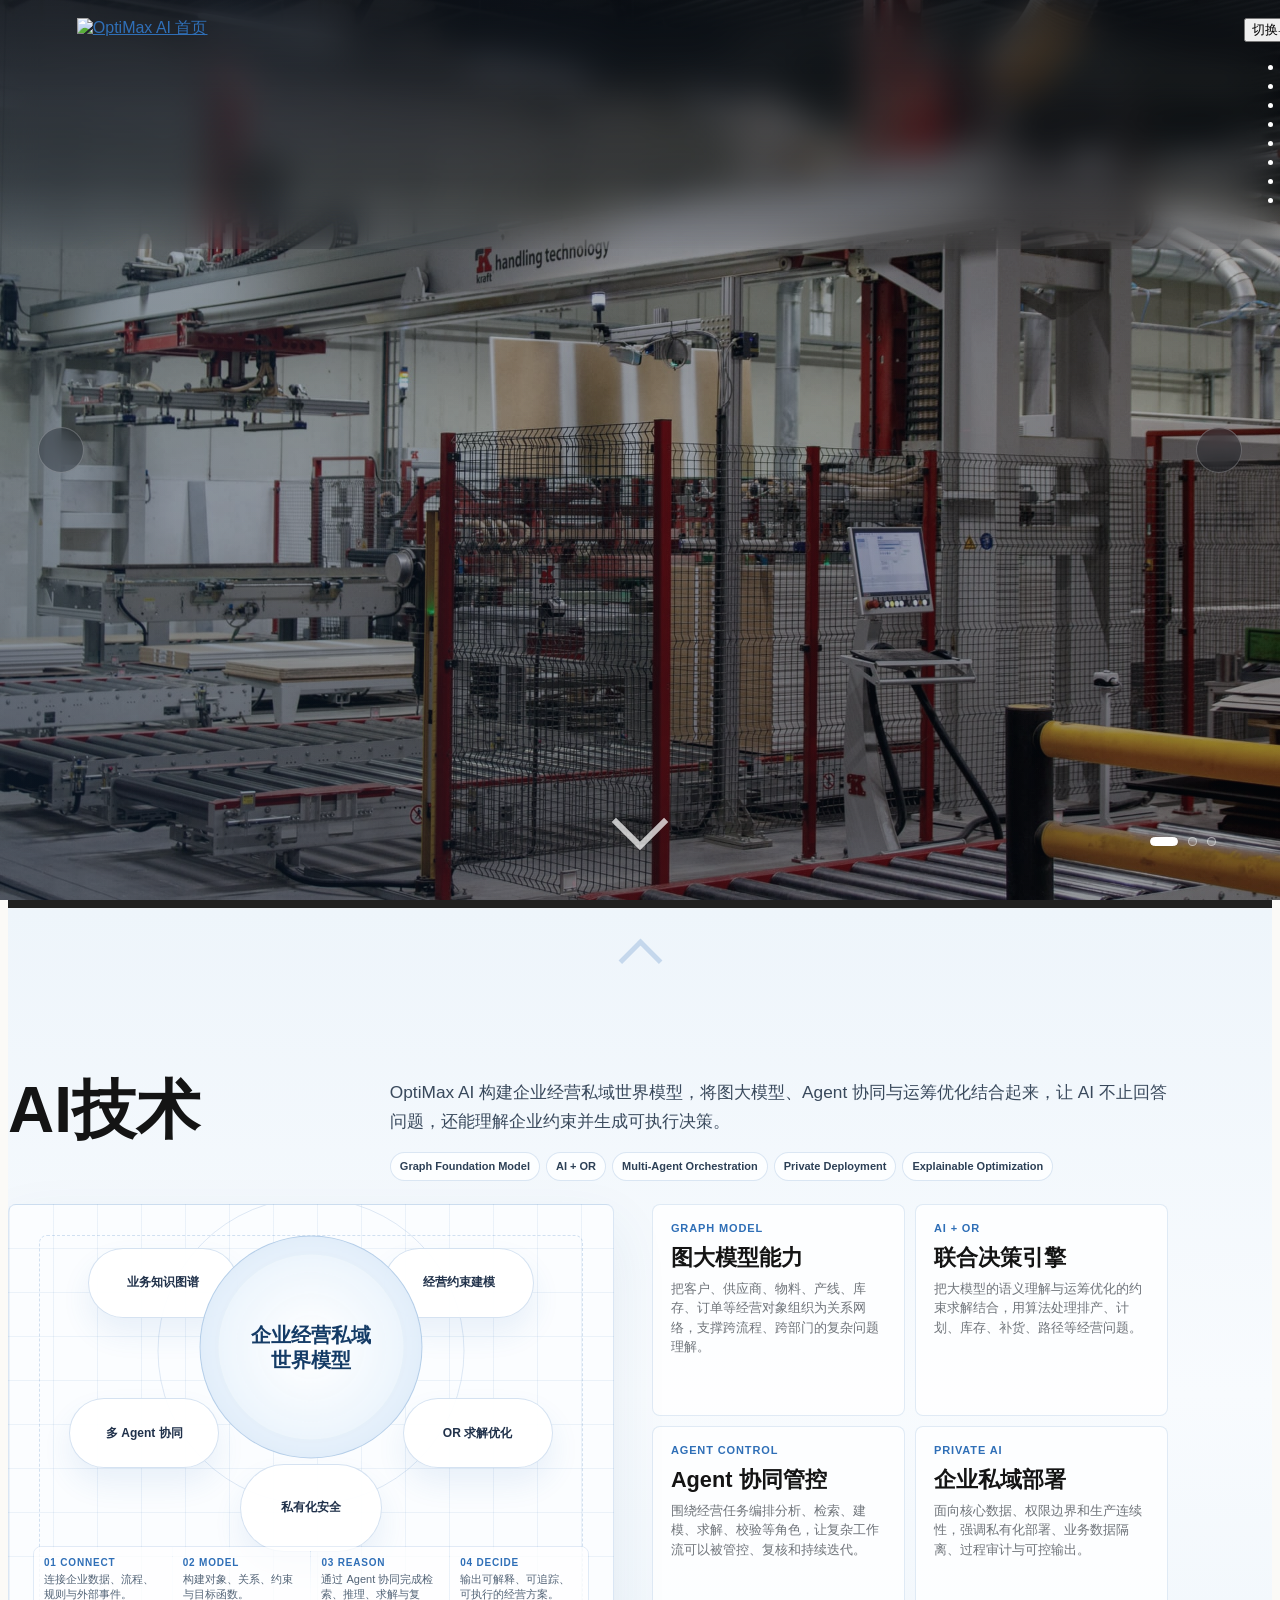
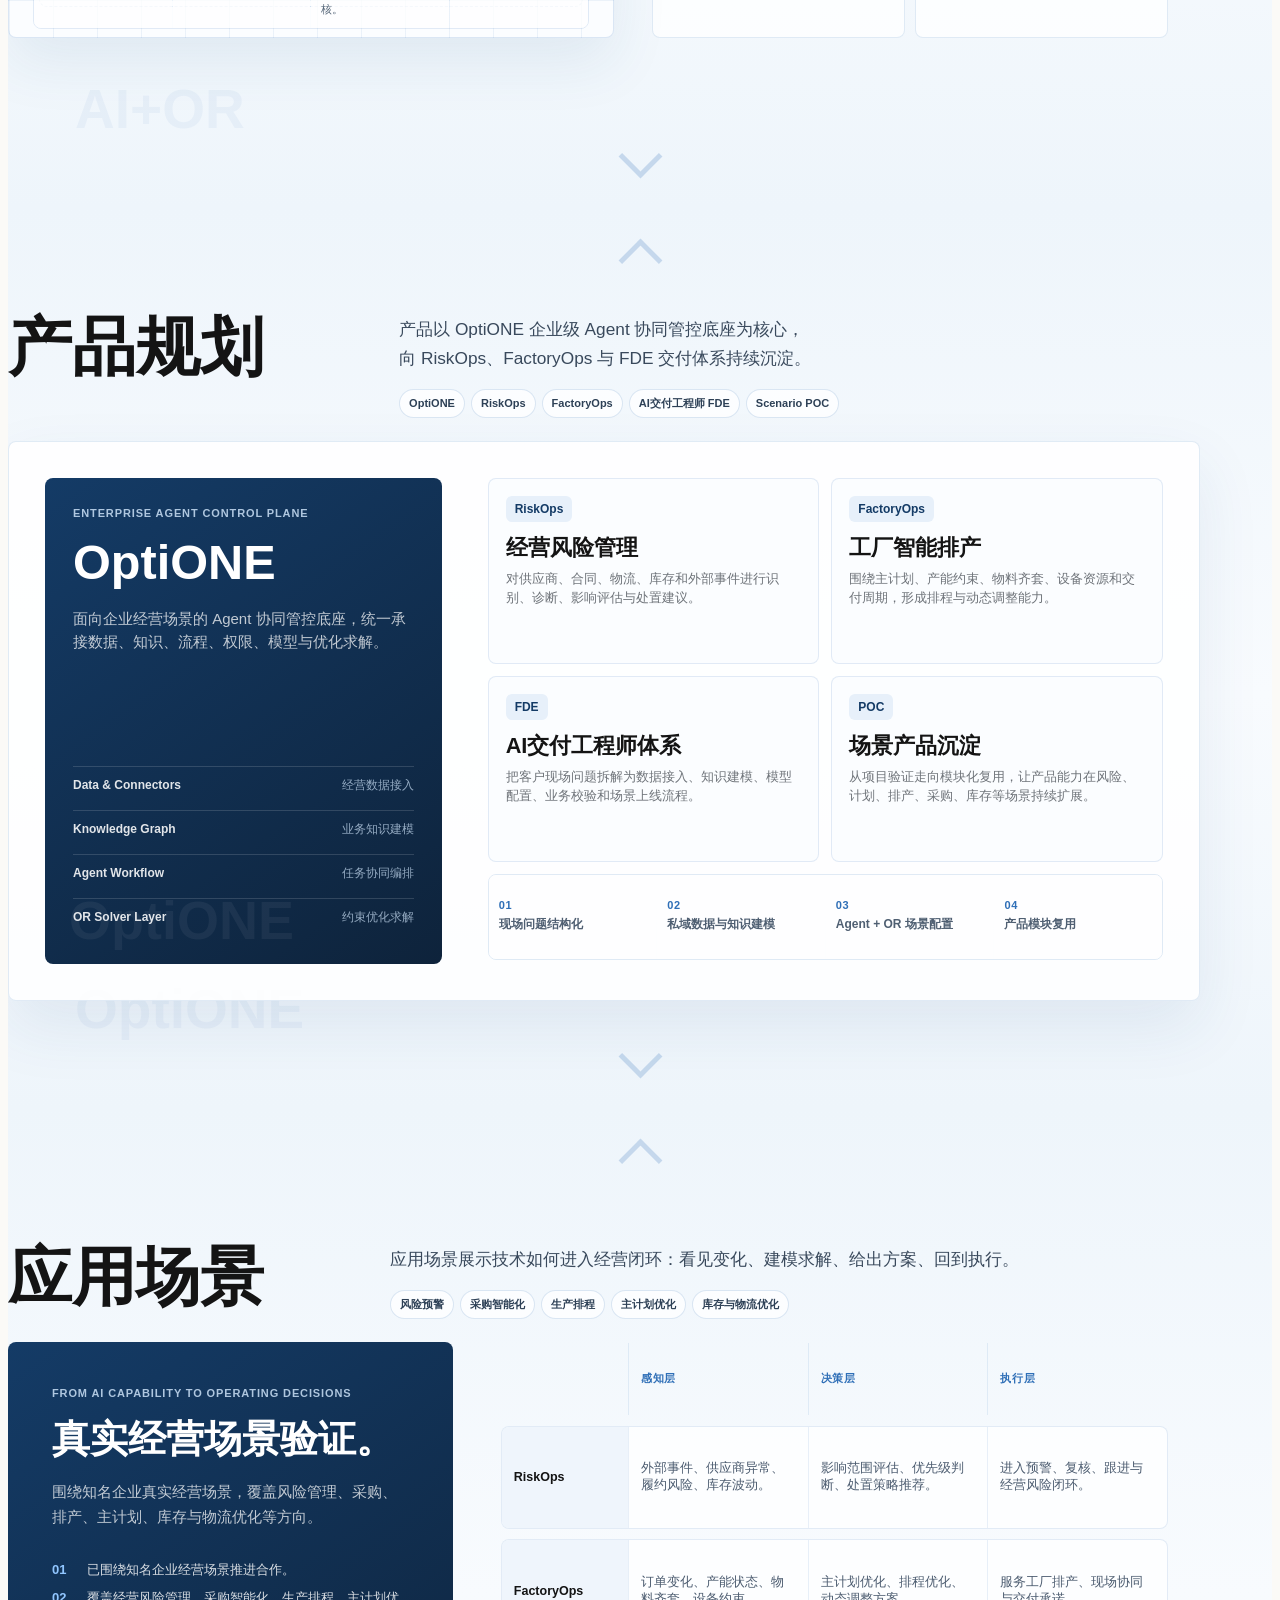
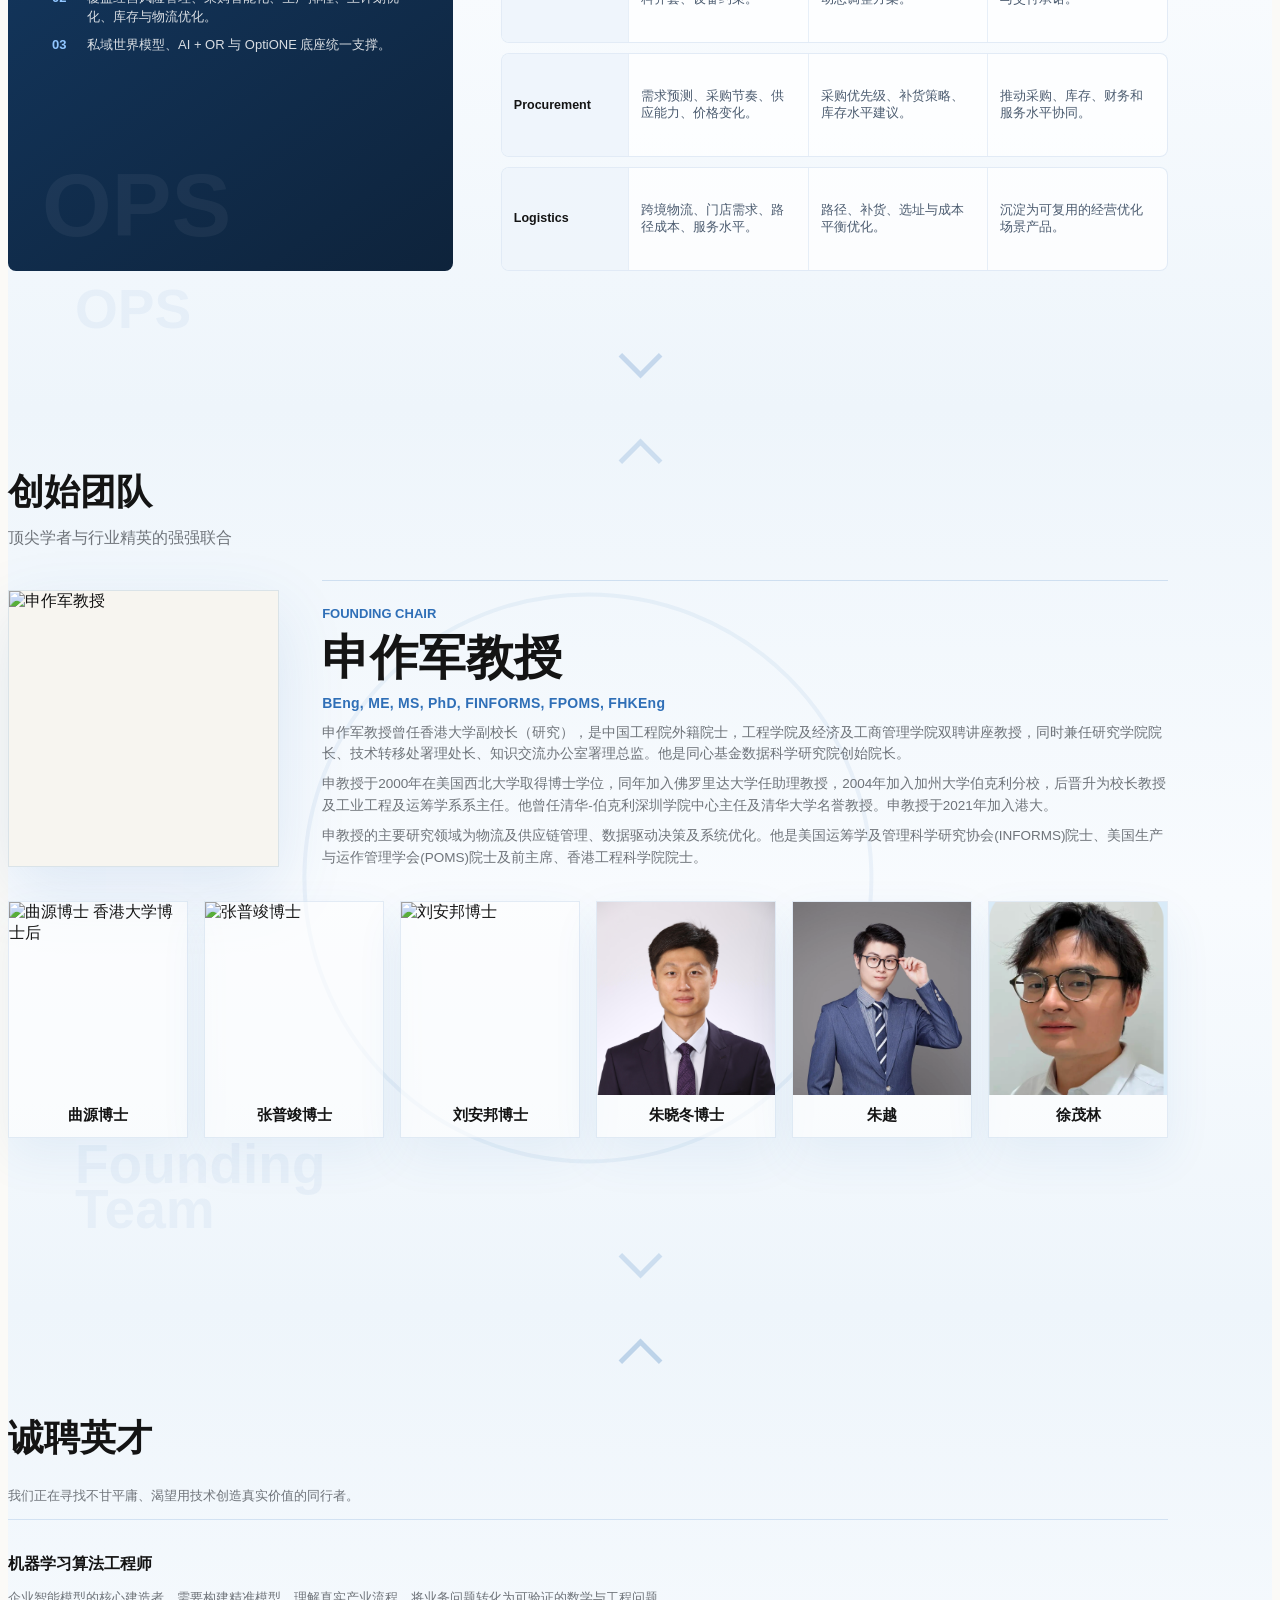
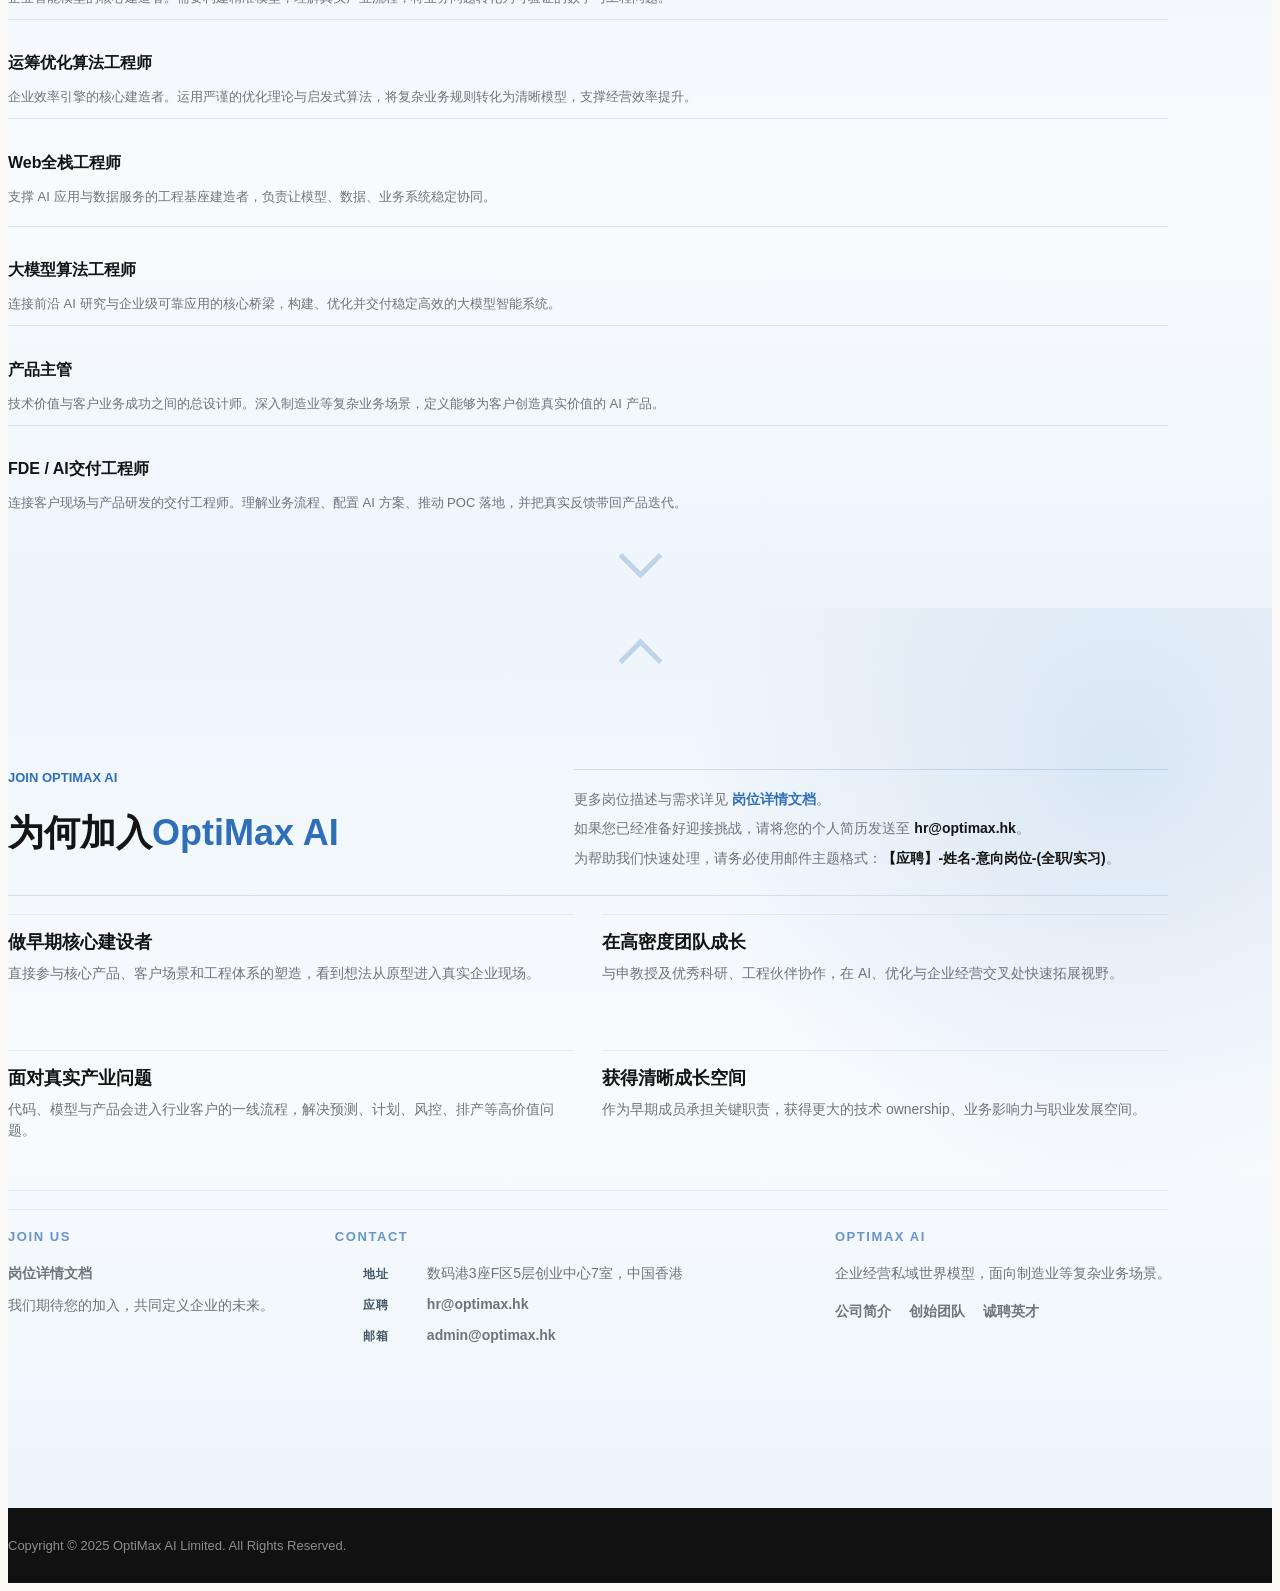
==== commit 9b24c700: "Update founder credentials and tech node layout" ====
--- a/index.html
+++ b/index.html
@@ -44,7 +44,7 @@
     <link href="css/style.css" rel="stylesheet">
 
     <!-- Custom css -->
-    <link href="css/custom.css?v=enterprise-world-model-v8" rel="stylesheet">
+    <link href="css/custom.css?v=enterprise-world-model-v13" rel="stylesheet">
     
     <!-- 内联样式优化 -->
     <style>
@@ -186,7 +186,7 @@
                 </div>
                 <div class="profile-copy">
                     <p>OptiMax AI Limited 是一家植根于香港的尖端人工智能企业，致力于研发安全、可控、高效的企业经营私域世界模型。公司于2025年9月在香港创立，是香港创新科技署 RAISe+ 项目重点支持的创业团队。</p>
-                    <p>公司由香港大学副校长、国际运筹学与供应链管理权威学者申作军教授领衔创立。团队深度融合 AI、运筹优化与企业经营管理前沿研究，依托香港大学科研创新平台，将学术成果转化为企业真实场景中的预测、规划、排产、风控与智能问答能力。</p>
+                    <p>公司由曾任香港大学副校长（研究）、中国工程院外籍院士、国际运筹学与供应链管理权威学者申作军教授领衔创立。团队深度融合 AI、运筹优化与企业经营管理前沿研究，依托香港大学科研创新平台，将学术成果转化为企业真实场景中的预测、规划、排产、风控与智能问答能力。</p>
                     <p>目前，OptiMax AI 已围绕 TCL、中国移动等企业场景推进合作，覆盖经营风险管理、采购智能化、生产排程、主计划优化、库存与物流优化等方向。公司已完成天使轮融资，目标成为企业智能经营领域的全球创新力量。</p>
                     <p><strong>OptiMax 企业经营私域世界模型</strong> 正在紧锣密鼓开发中，预计2026年9月面向市场。</p>
                 </div>
@@ -222,12 +222,12 @@
             <div class="tech-foundation-body">
                 <div class="tech-architecture" aria-label="企业经营私域世界模型技术架构示意">
                     <div class="tech-graph-ring" aria-hidden="true"></div>
-                    <div class="tech-node tech-node-1">业务知识图谱</div>
-                    <div class="tech-node tech-node-2">经营约束建模</div>
-                    <div class="tech-node tech-node-3">多 Agent 协同</div>
-                    <div class="tech-node tech-node-4">OR 求解优化</div>
+                    <div class="tech-node tech-node-1"><span class="tech-node-copy">业务知识图谱</span></div>
+                    <div class="tech-node tech-node-2"><span class="tech-node-copy">经营约束建模</span></div>
+                    <div class="tech-node tech-node-3"><span class="tech-node-copy">多 Agent 协同</span></div>
+                    <div class="tech-node tech-node-4"><span class="tech-node-copy">OR 求解优化</span></div>
                     <div class="tech-node tech-node-5">私有化安全</div>
-                    <div class="tech-graph-core">企业经营私域世界模型</div>
+                    <div class="tech-graph-core">企业经营私域<br>世界模型</div>
                     <div class="tech-pipeline">
                         <span><b>01 Connect</b>连接企业数据、流程、规则与外部事件。</span>
                         <span><b>02 Model</b>构建对象、关系、约束与目标函数。</span>
@@ -433,13 +433,13 @@
             <div class="team-orbit" aria-hidden="true"></div>
             <div class="founder-feature object-non-visible" data-animation-effect="fadeIn">
                 <div class="founder-feature-photo">
-                    <img src="images/maxshen.png" alt="申作军教授 香港大学副校长" class="img-responsive">
+                    <img src="images/maxshen.png" alt="申作军教授" class="img-responsive">
                 </div>
                 <div class="founder-feature-copy">
                     <p class="section-kicker">FOUNDING CHAIR</p>
                     <h2>申作军教授</h2>
                     <p class="founder-credentials">BEng, ME, MS, PhD, FINFORMS, FPOMS, FHKEng</p>
-                    <p>申作军教授是香港大学副校长（研究），工程学院及经济及工商管理学院双聘讲座教授，同时兼任研究学院院长、技术转移处署理处长、知识交流办公室署理总监。他是同心基金数据科学研究院创始院长。</p>
+                    <p>申作军教授曾任香港大学副校长（研究），是中国工程院外籍院士，工程学院及经济及工商管理学院双聘讲座教授，同时兼任研究学院院长、技术转移处署理处长、知识交流办公室署理总监。他是同心基金数据科学研究院创始院长。</p>
                     <p>申教授于2000年在美国西北大学取得博士学位，同年加入佛罗里达大学任助理教授，2004年加入加州大学伯克利分校，后晋升为校长教授及工业工程及运筹学系系主任。他曾任清华-伯克利深圳学院中心主任及清华大学名誉教授。申教授于2021年加入港大。</p>
                     <p>申教授的主要研究领域为物流及供应链管理、数据驱动决策及系统优化。他是美国运筹学及管理科学研究协会(INFORMS)院士、美国生产与运作管理学会(POMS)院士及前主席、香港工程科学院院士。</p>
                 </div>
@@ -627,6 +627,6 @@
     <script type="text/javascript" src="plugins/jquery.backstretch.min.js"></script>
     <script type="text/javascript" src="plugins/jquery.appear.js"></script>
     <script type="text/javascript" src="js/template.js"></script>
-    <script type="text/javascript" src="js/custom.js?v=enterprise-world-model-v8"></script>
+    <script type="text/javascript" src="js/custom.js?v=enterprise-world-model-v13"></script>
 </body>
 </html>
--- a/css/custom.css
+++ b/css/custom.css
@@ -1106,11 +1106,11 @@
     position: absolute;
     display: grid;
     place-items: center;
-    width: 80px;
-    min-height: 68px;
-    padding: 9px;
+    width: 116px;
+    min-height: 48px;
+    padding: 10px 16px;
     border: 1px solid rgba(47, 111, 183, 0.2);
-    border-radius: 50%;
+    border-radius: 999px;
     background: rgba(255, 255, 255, 0.94);
     color: #20314a;
     font-size: 12px;
@@ -1118,6 +1118,11 @@
     line-height: 1.25;
     text-align: center;
     box-shadow: 0 16px 30px rgba(47, 111, 183, 0.09);
+}
+
+.tech-node-copy {
+    display: block;
+    white-space: nowrap;
 }
 
 .tech-node-1 {
@@ -1209,8 +1214,8 @@
 }
 
 html[lang="en"] .tech-node {
-    width: 74px;
-    min-height: 62px;
+    width: 104px;
+    min-height: 52px;
     padding: 8px;
     font-size: 11px;
 }
@@ -1516,6 +1521,34 @@
     line-height: 1;
 }
 
+.product-step-copy {
+    display: block;
+    font-style: normal;
+}
+
+html[lang="en"] .product-delivery-bar {
+    grid-template-columns: repeat(2, minmax(0, 1fr));
+}
+
+html[lang="en"] .product-delivery-bar span {
+    min-width: 0;
+    min-height: 54px;
+    padding: 8px 14px;
+    align-items: flex-start;
+    overflow: hidden;
+    white-space: normal;
+    overflow-wrap: anywhere;
+}
+
+html[lang="en"] .product-step-copy {
+    display: block;
+    min-width: 0;
+    max-width: 100%;
+    white-space: normal;
+    overflow-wrap: anywhere;
+    word-break: normal;
+}
+
 .scenario-system {
     display: grid;
     grid-template-columns: minmax(330px, 0.8fr) minmax(530px, 1.2fr);
@@ -3431,28 +3464,28 @@
     }
 
     .tech-node {
-        width: 74px;
-        min-height: 64px;
+        width: 112px;
+        min-height: 46px;
         font-size: 11px;
     }
 
     .tech-node-1 {
-        left: 8%;
+        left: 4%;
         top: 68px;
     }
 
     .tech-node-2 {
-        right: 8%;
+        right: 4%;
         top: 68px;
     }
 
     .tech-node-3 {
-        left: 6%;
+        left: 4%;
         top: 218px;
     }
 
     .tech-node-4 {
-        right: 6%;
+        right: 4%;
         top: 218px;
     }
 
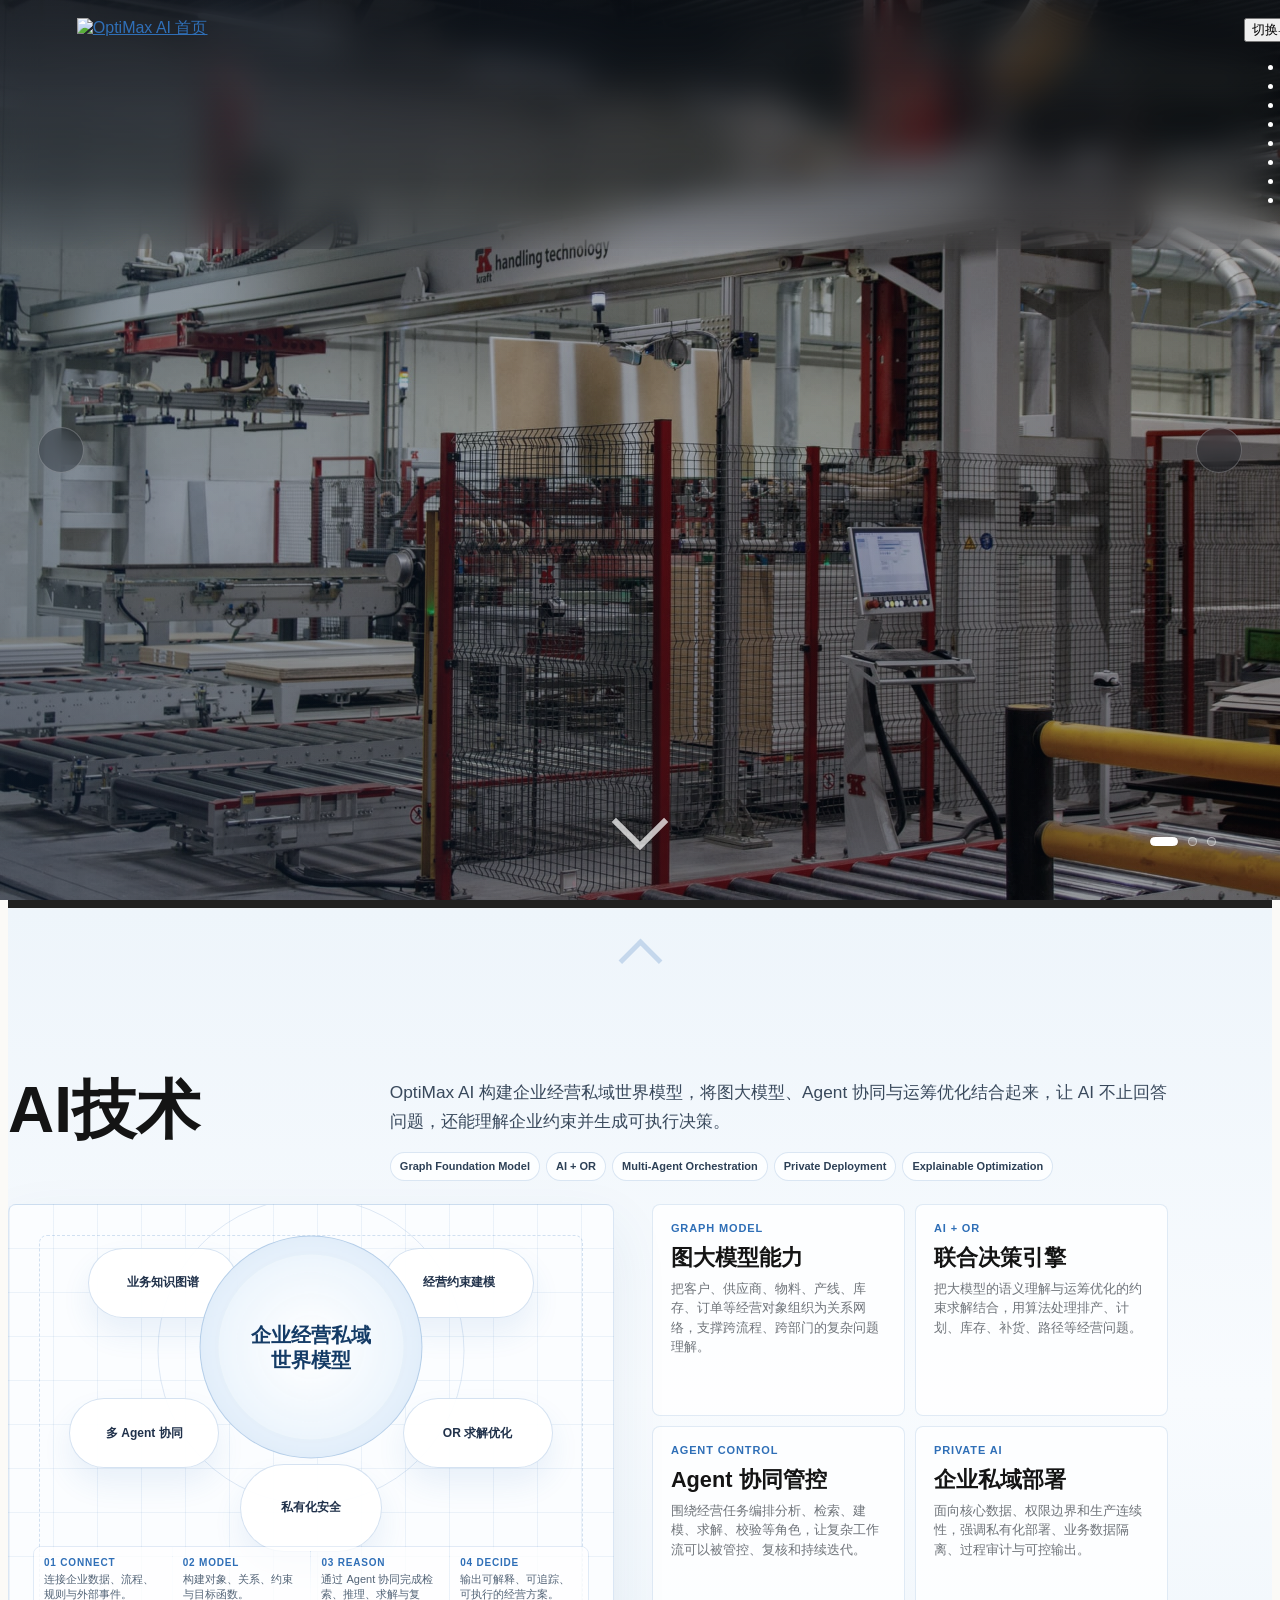
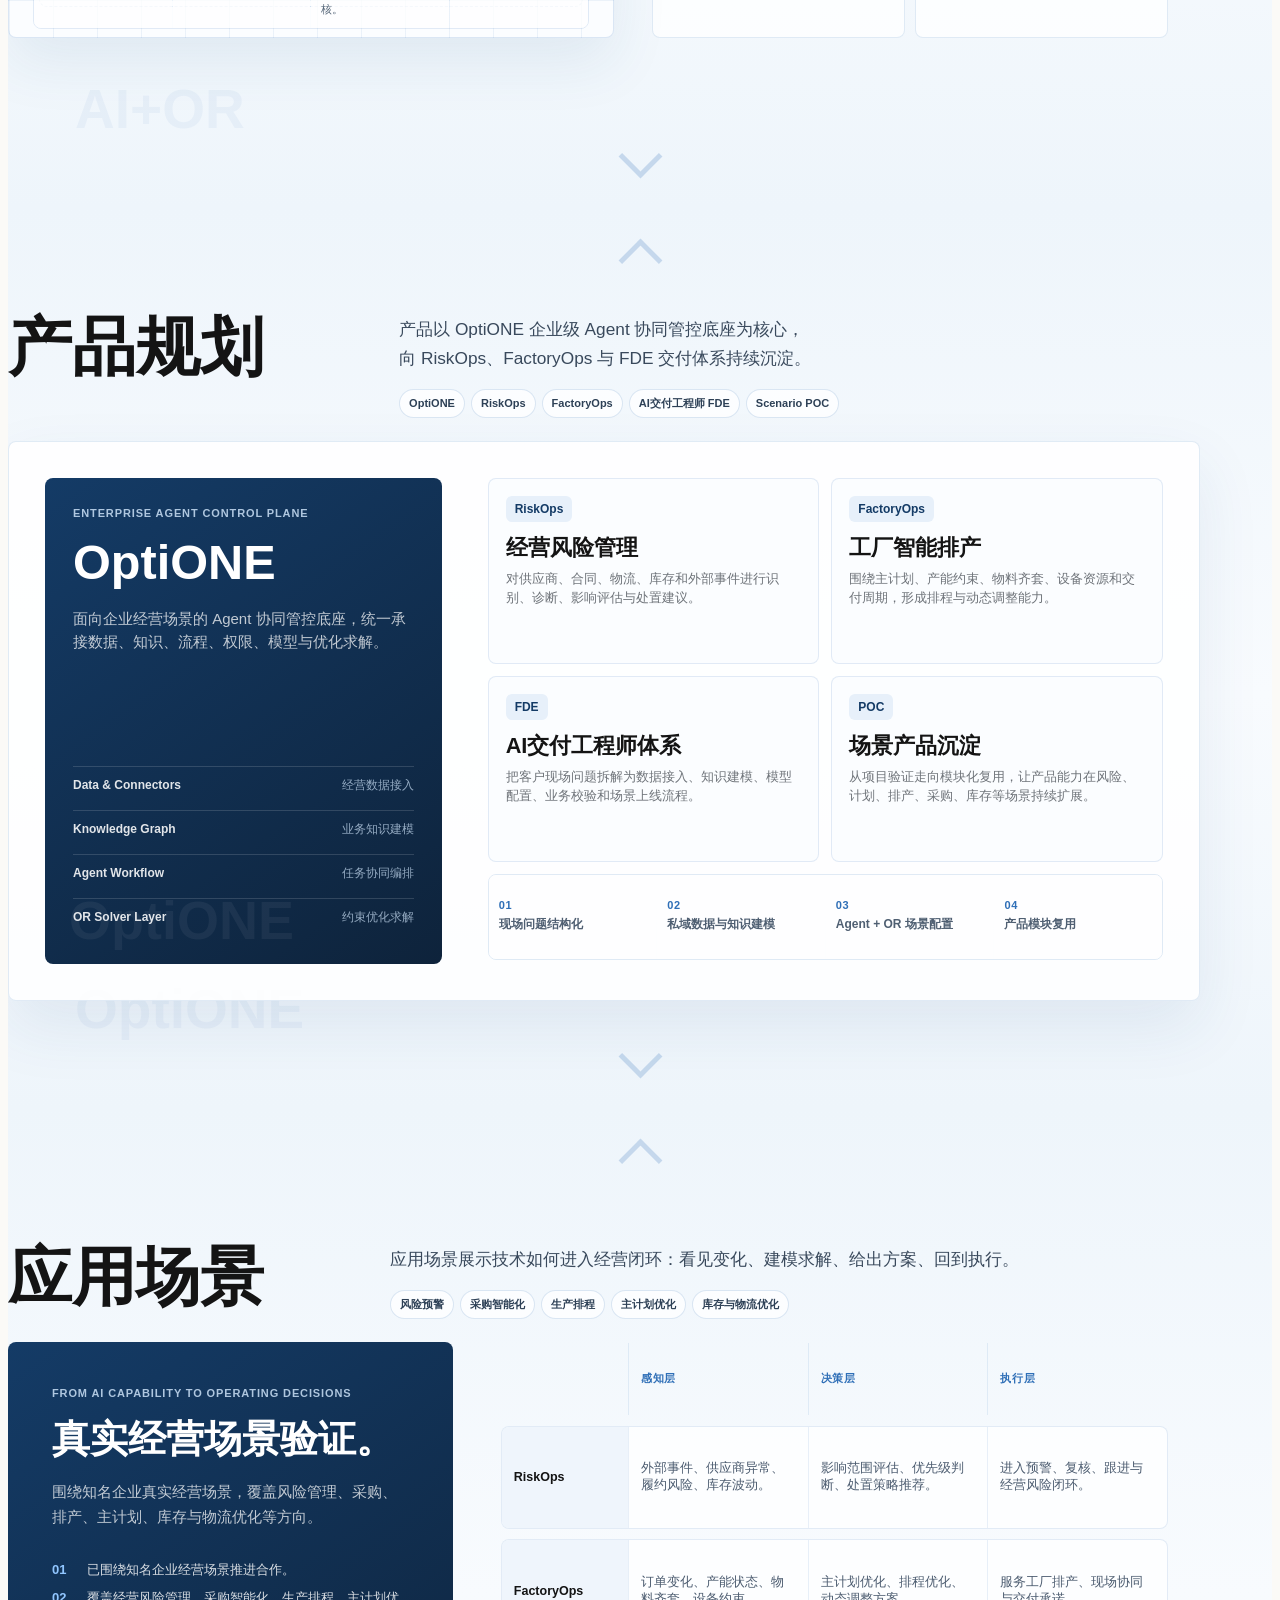
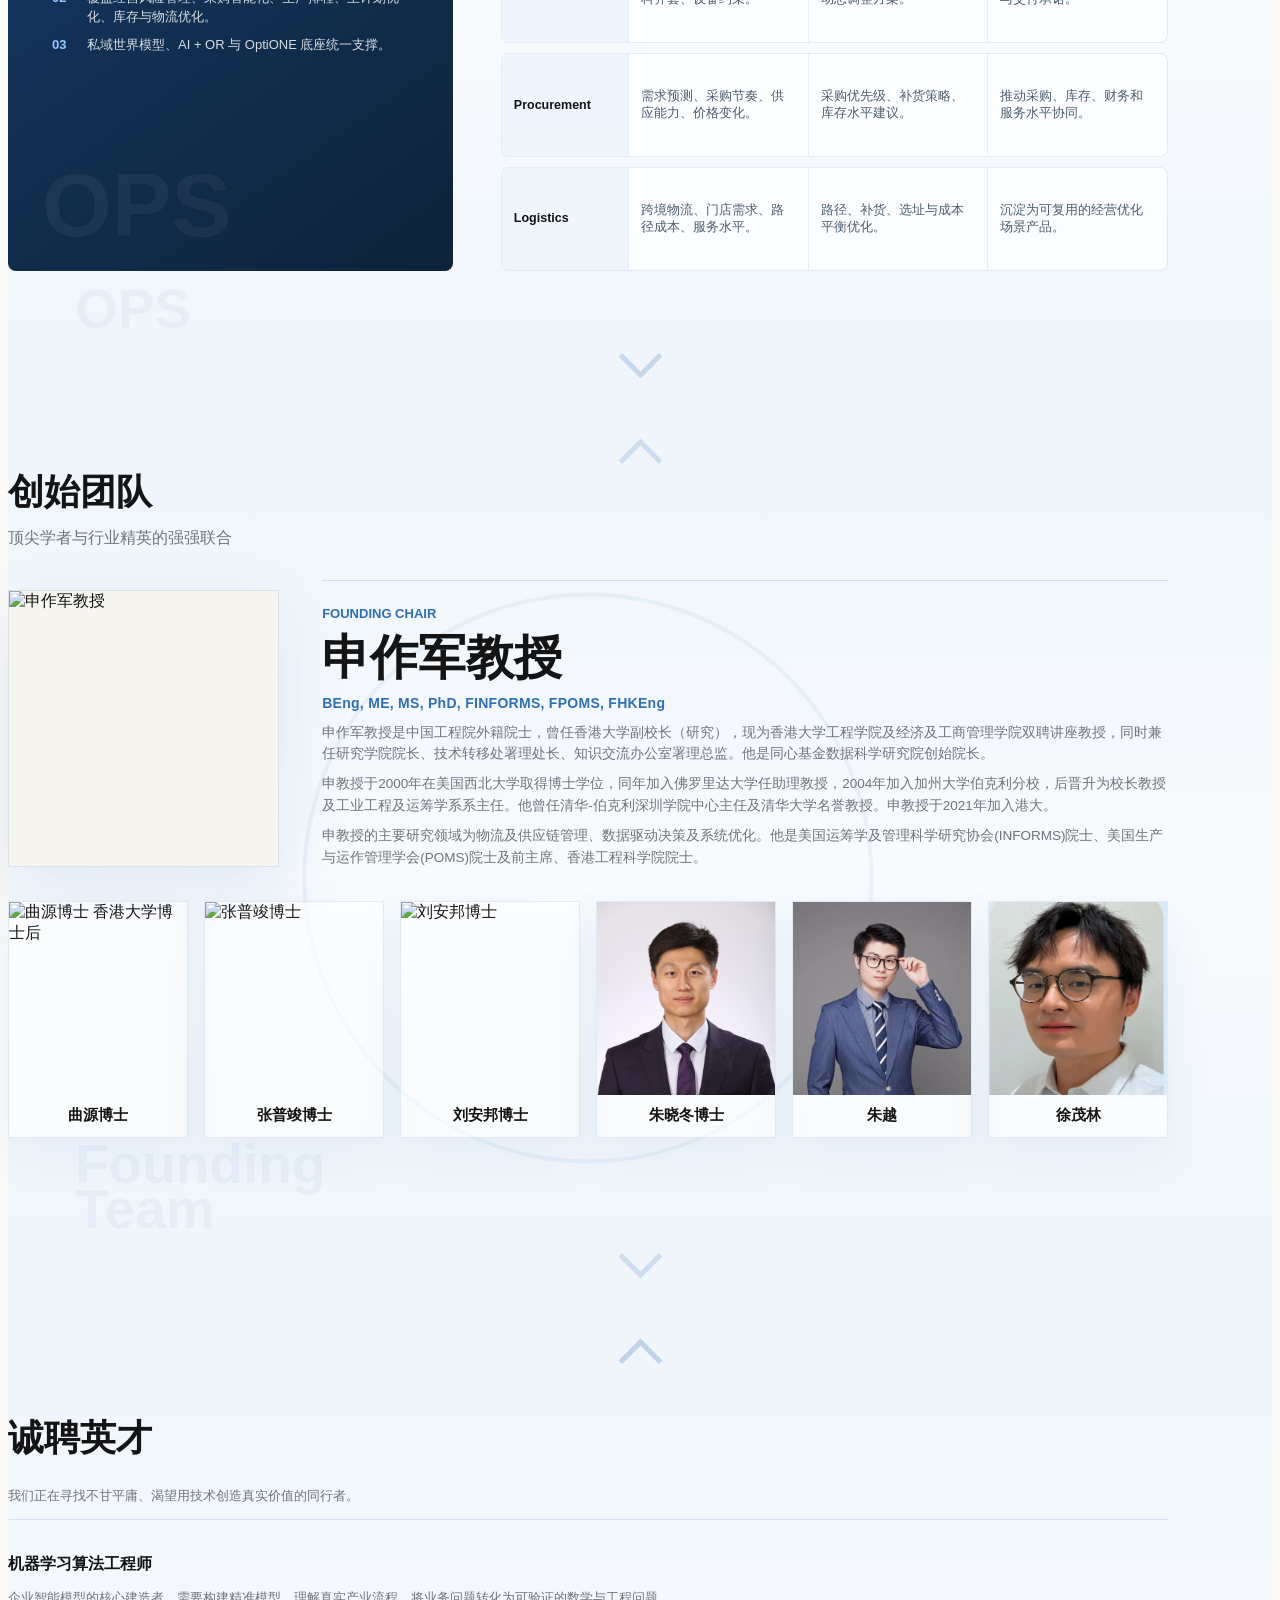
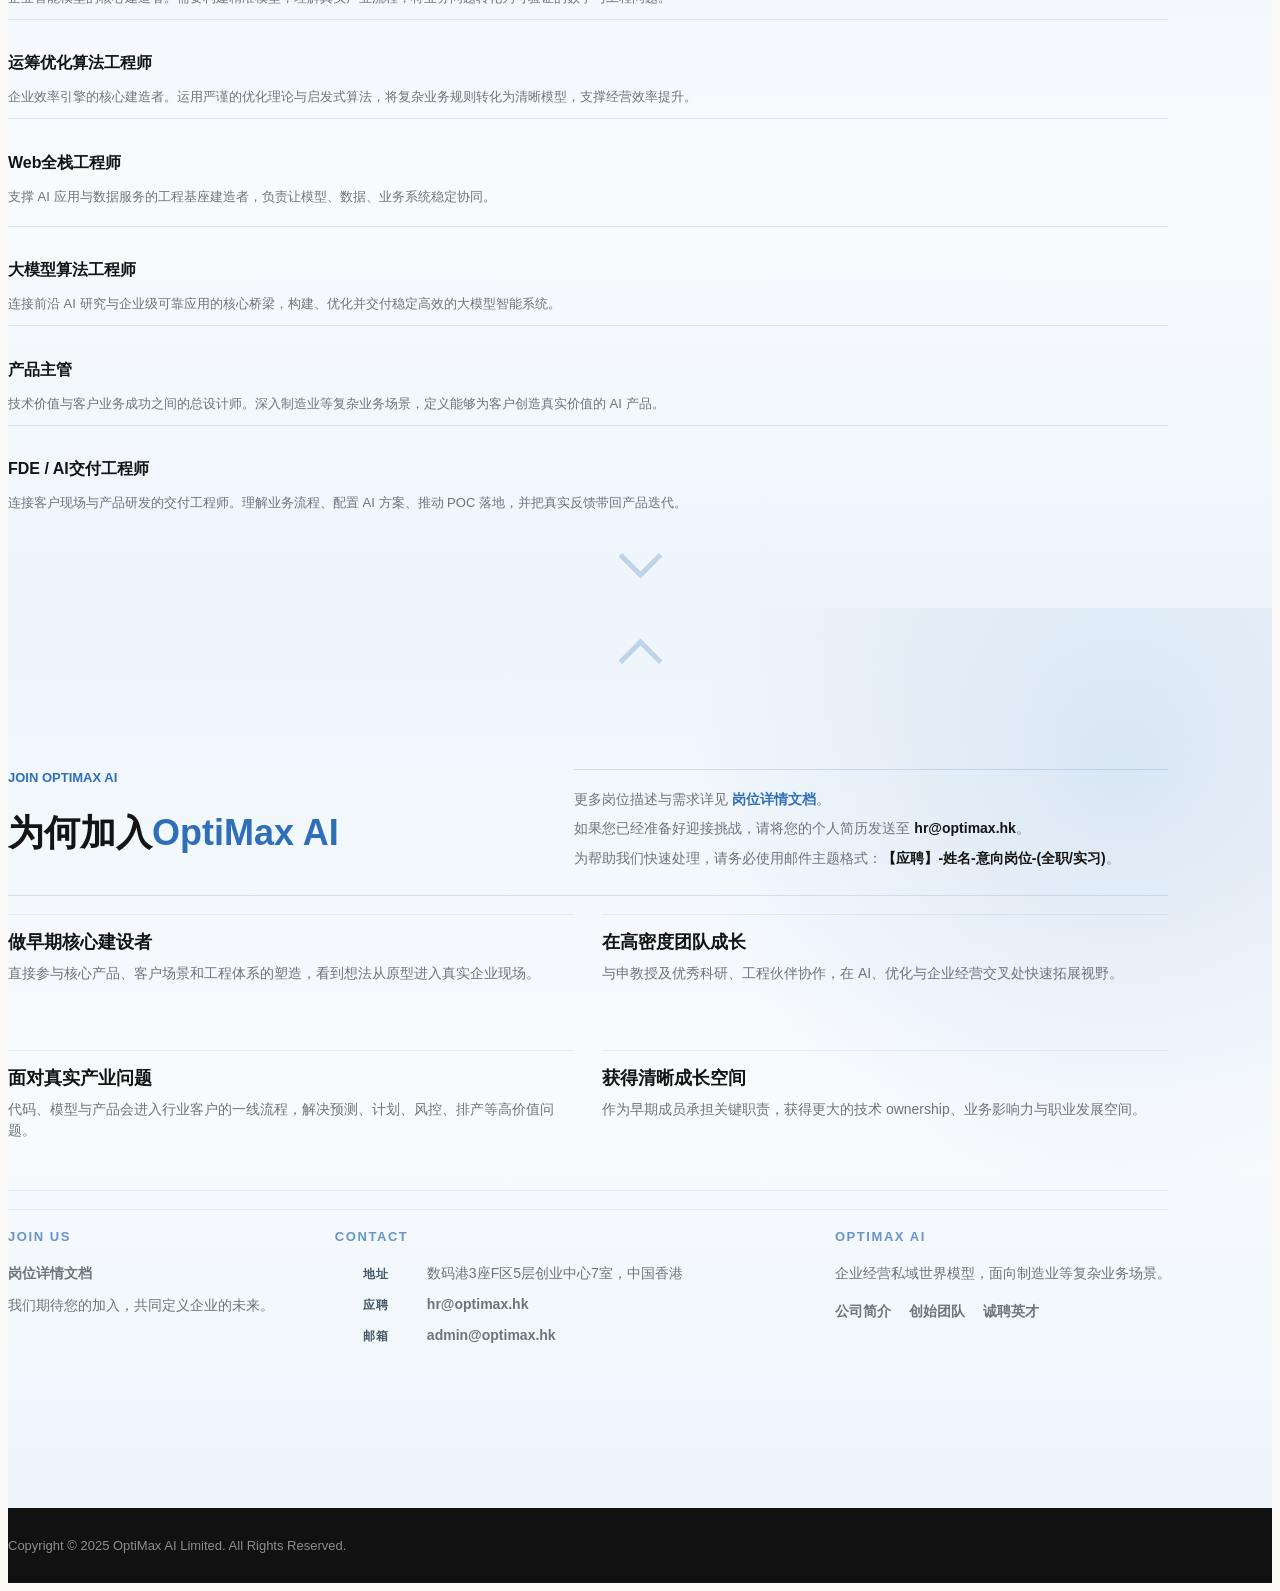
==== commit b49b3569: "Refine founder biography wording" ====
--- a/index.html
+++ b/index.html
@@ -186,7 +186,7 @@
                 </div>
                 <div class="profile-copy">
                     <p>OptiMax AI Limited 是一家植根于香港的尖端人工智能企业，致力于研发安全、可控、高效的企业经营私域世界模型。公司于2025年9月在香港创立，是香港创新科技署 RAISe+ 项目重点支持的创业团队。</p>
-                    <p>公司由曾任香港大学副校长（研究）、中国工程院外籍院士、国际运筹学与供应链管理权威学者申作军教授领衔创立。团队深度融合 AI、运筹优化与企业经营管理前沿研究，依托香港大学科研创新平台，将学术成果转化为企业真实场景中的预测、规划、排产、风控与智能问答能力。</p>
+                    <p>公司由中国工程院外籍院士、曾任香港大学副校长（研究）、国际运筹学与供应链管理权威学者申作军教授领衔创立。团队深度融合 AI、运筹优化与企业经营管理前沿研究，依托香港大学科研创新平台，将学术成果转化为企业真实场景中的预测、规划、排产、风控与智能问答能力。</p>
                     <p>目前，OptiMax AI 已围绕 TCL、中国移动等企业场景推进合作，覆盖经营风险管理、采购智能化、生产排程、主计划优化、库存与物流优化等方向。公司已完成天使轮融资，目标成为企业智能经营领域的全球创新力量。</p>
                     <p><strong>OptiMax 企业经营私域世界模型</strong> 正在紧锣密鼓开发中，预计2026年9月面向市场。</p>
                 </div>
@@ -439,7 +439,7 @@
                     <p class="section-kicker">FOUNDING CHAIR</p>
                     <h2>申作军教授</h2>
                     <p class="founder-credentials">BEng, ME, MS, PhD, FINFORMS, FPOMS, FHKEng</p>
-                    <p>申作军教授曾任香港大学副校长（研究），是中国工程院外籍院士，工程学院及经济及工商管理学院双聘讲座教授，同时兼任研究学院院长、技术转移处署理处长、知识交流办公室署理总监。他是同心基金数据科学研究院创始院长。</p>
+                    <p>申作军教授是中国工程院外籍院士，曾任香港大学副校长（研究），现为香港大学工程学院及经济及工商管理学院双聘讲座教授，同时兼任研究学院院长、技术转移处署理处长、知识交流办公室署理总监。他是同心基金数据科学研究院创始院长。</p>
                     <p>申教授于2000年在美国西北大学取得博士学位，同年加入佛罗里达大学任助理教授，2004年加入加州大学伯克利分校，后晋升为校长教授及工业工程及运筹学系系主任。他曾任清华-伯克利深圳学院中心主任及清华大学名誉教授。申教授于2021年加入港大。</p>
                     <p>申教授的主要研究领域为物流及供应链管理、数据驱动决策及系统优化。他是美国运筹学及管理科学研究协会(INFORMS)院士、美国生产与运作管理学会(POMS)院士及前主席、香港工程科学院院士。</p>
                 </div>
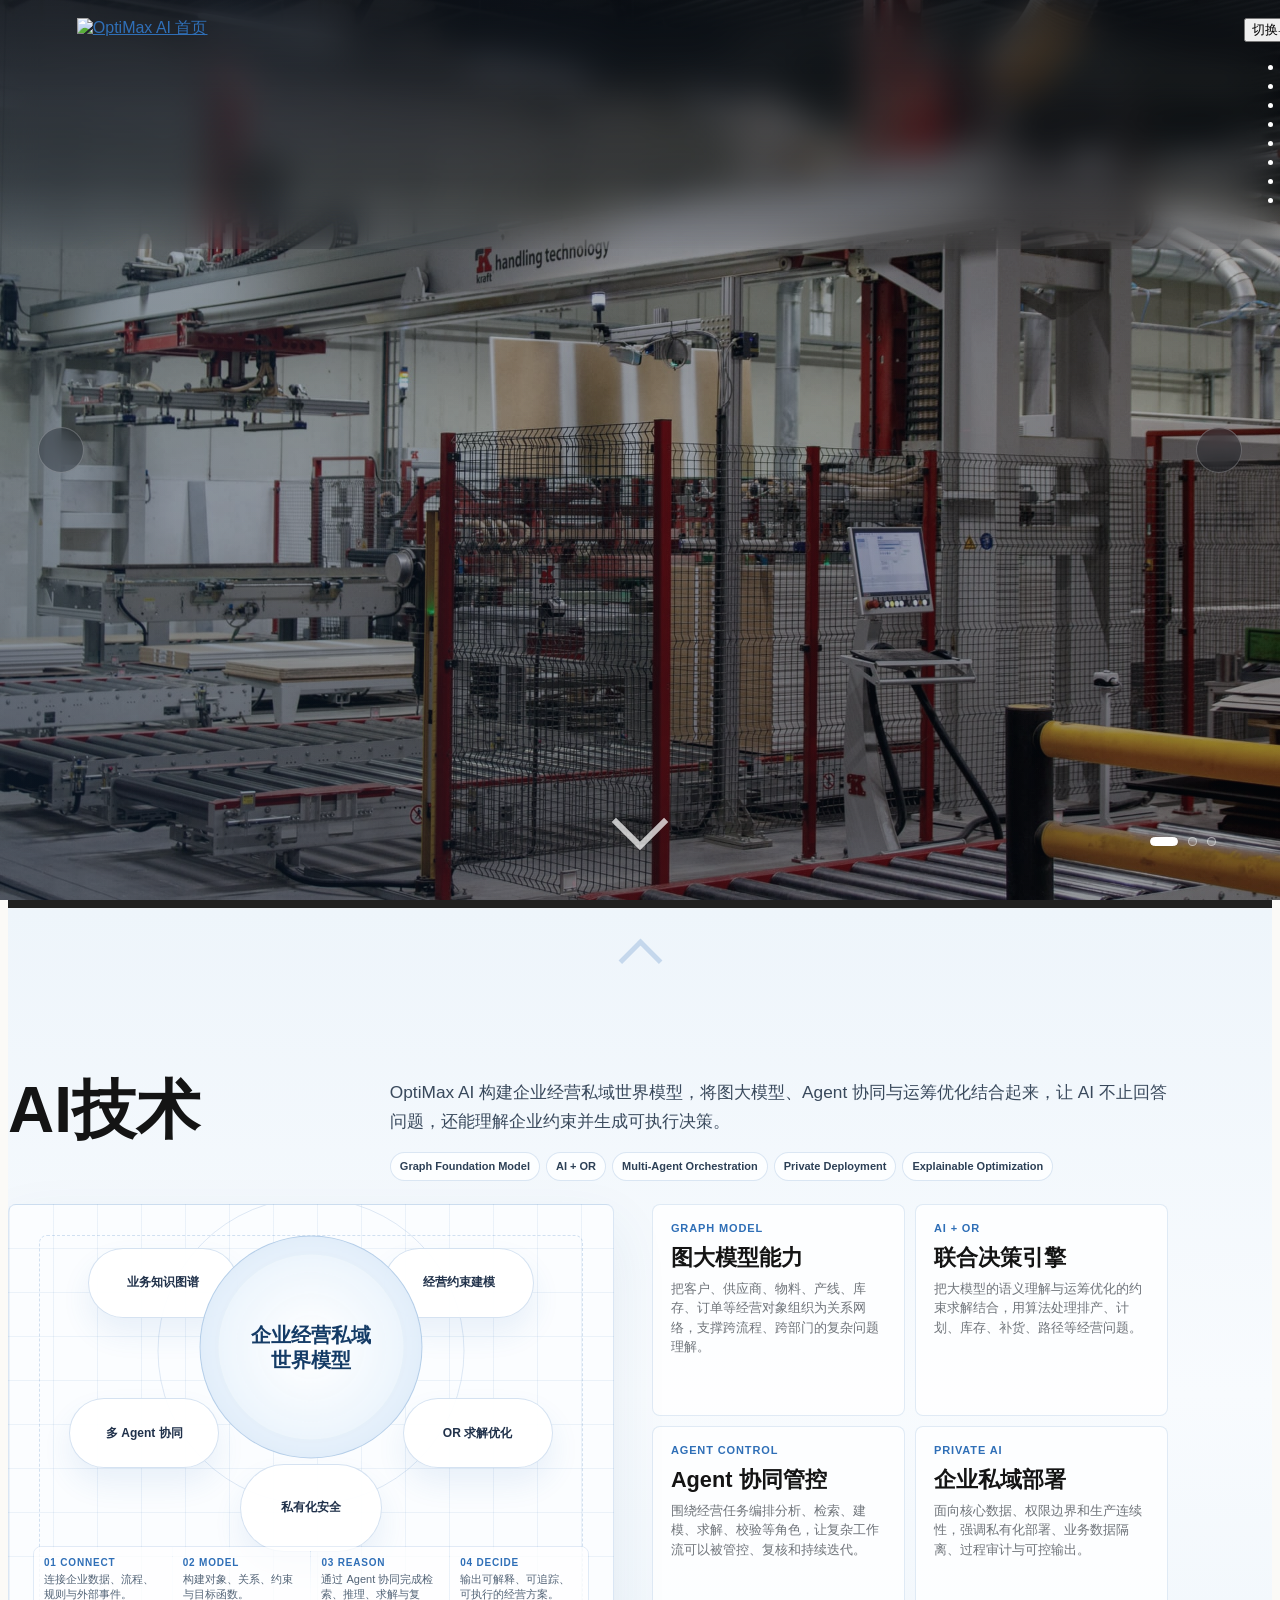
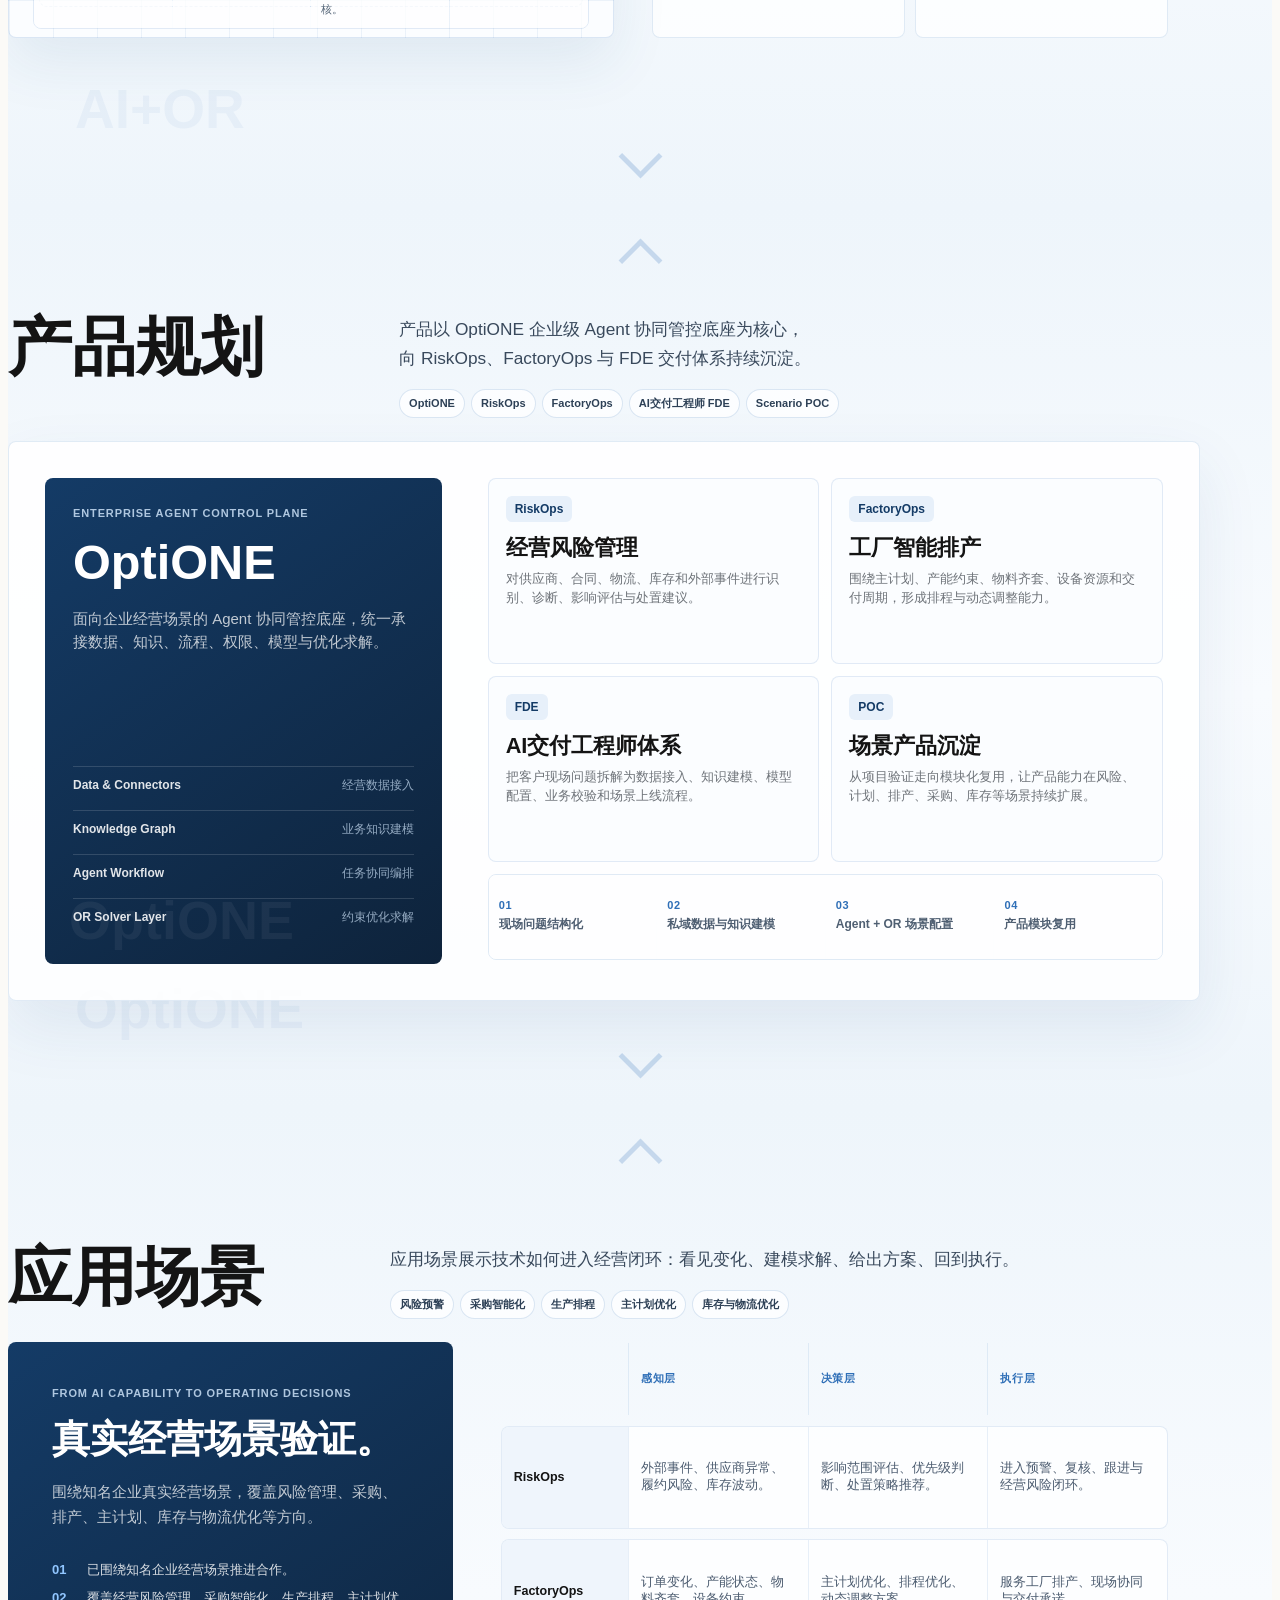
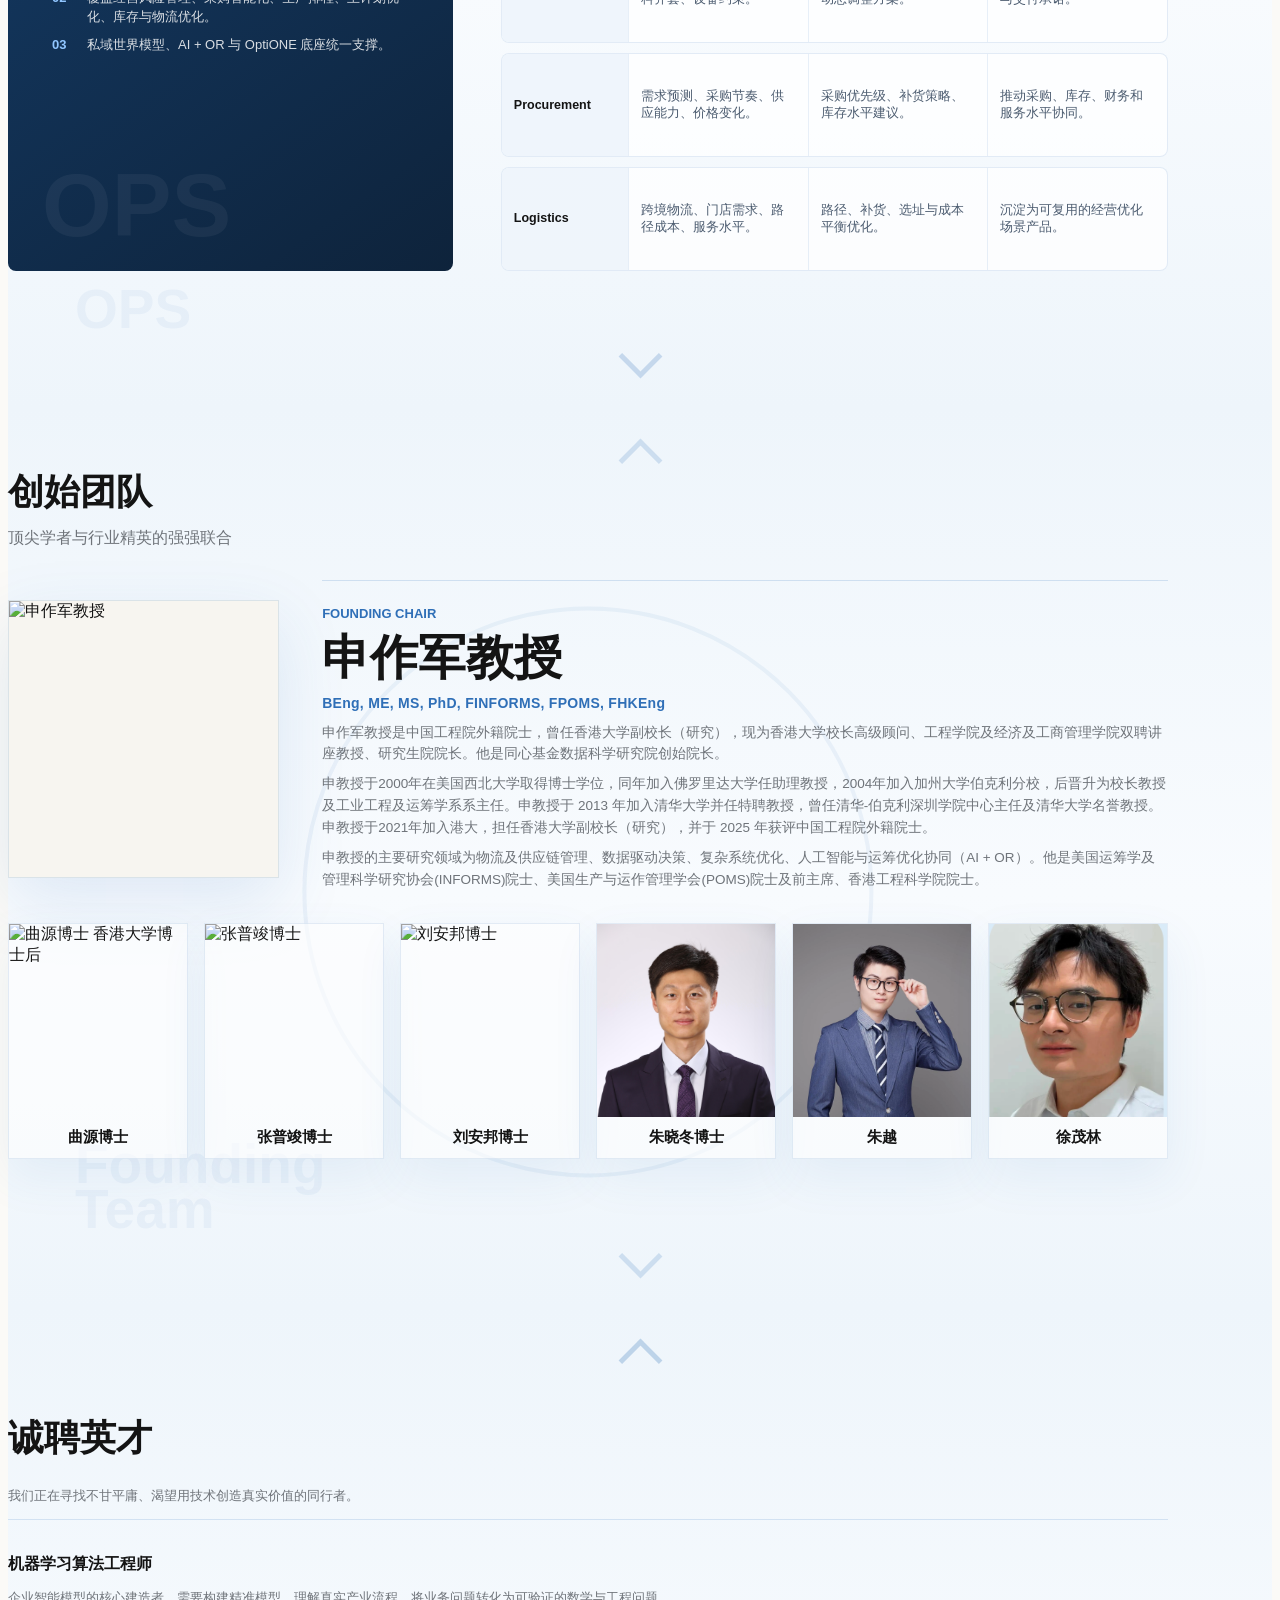
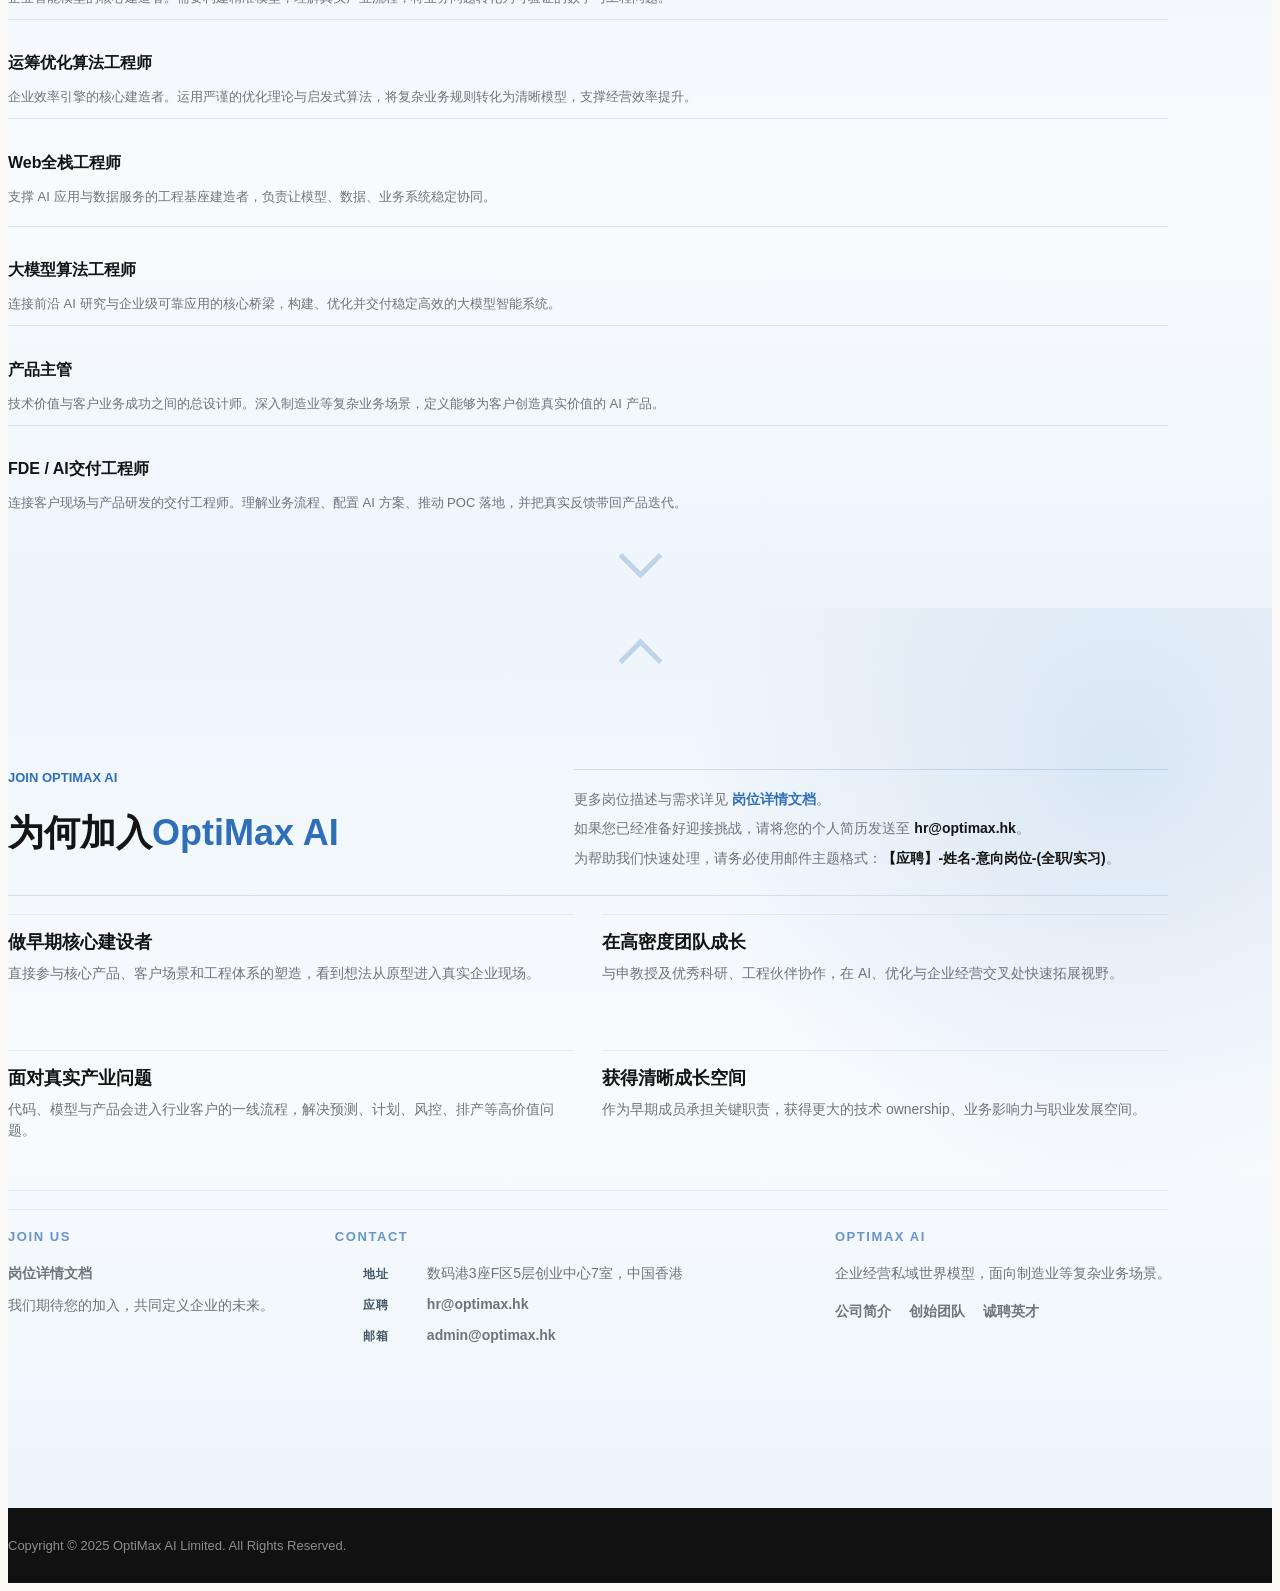
==== commit 8e47f5a2: "Update founder biography details" ====
--- a/index.html
+++ b/index.html
@@ -439,9 +439,9 @@
                     <p class="section-kicker">FOUNDING CHAIR</p>
                     <h2>申作军教授</h2>
                     <p class="founder-credentials">BEng, ME, MS, PhD, FINFORMS, FPOMS, FHKEng</p>
-                    <p>申作军教授是中国工程院外籍院士，曾任香港大学副校长（研究），现为香港大学工程学院及经济及工商管理学院双聘讲座教授，同时兼任研究学院院长、技术转移处署理处长、知识交流办公室署理总监。他是同心基金数据科学研究院创始院长。</p>
-                    <p>申教授于2000年在美国西北大学取得博士学位，同年加入佛罗里达大学任助理教授，2004年加入加州大学伯克利分校，后晋升为校长教授及工业工程及运筹学系系主任。他曾任清华-伯克利深圳学院中心主任及清华大学名誉教授。申教授于2021年加入港大。</p>
-                    <p>申教授的主要研究领域为物流及供应链管理、数据驱动决策及系统优化。他是美国运筹学及管理科学研究协会(INFORMS)院士、美国生产与运作管理学会(POMS)院士及前主席、香港工程科学院院士。</p>
+                    <p>申作军教授是中国工程院外籍院士，曾任香港大学副校长（研究），现为香港大学校长高级顾问、工程学院及经济及工商管理学院双聘讲座教授、研究生院院长。他是同心基金数据科学研究院创始院长。</p>
+                    <p>申教授于2000年在美国西北大学取得博士学位，同年加入佛罗里达大学任助理教授，2004年加入加州大学伯克利分校，后晋升为校长教授及工业工程及运筹学系系主任。申教授于 2013 年加入清华大学并任特聘教授，曾任清华-伯克利深圳学院中心主任及清华大学名誉教授。申教授于2021年加入港大，担任香港大学副校长（研究），并于 2025 年获评中国工程院外籍院士。</p>
+                    <p>申教授的主要研究领域为物流及供应链管理、数据驱动决策、复杂系统优化、人工智能与运筹优化协同（AI + OR）。他是美国运筹学及管理科学研究协会(INFORMS)院士、美国生产与运作管理学会(POMS)院士及前主席、香港工程科学院院士。</p>
                 </div>
             </div>
             <div class="founder-photo-row object-non-visible" data-animation-effect="fadeIn">
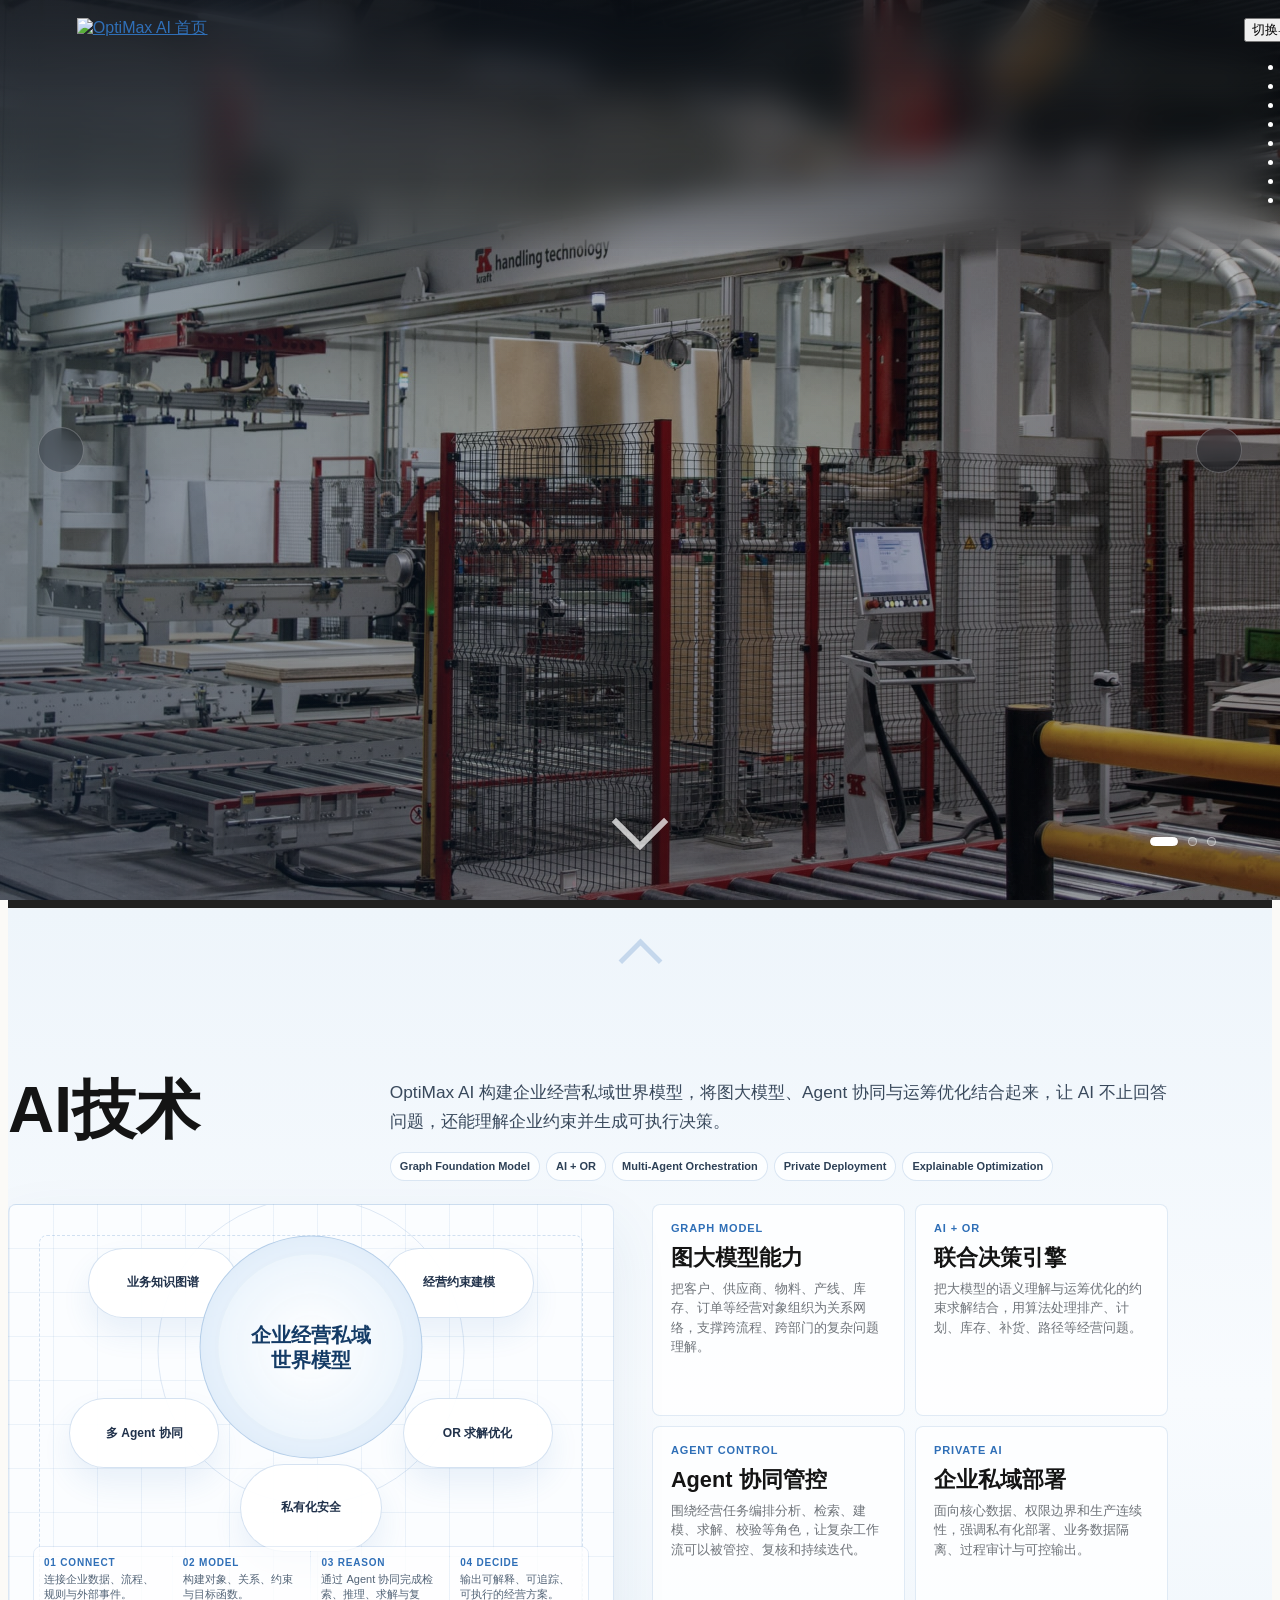
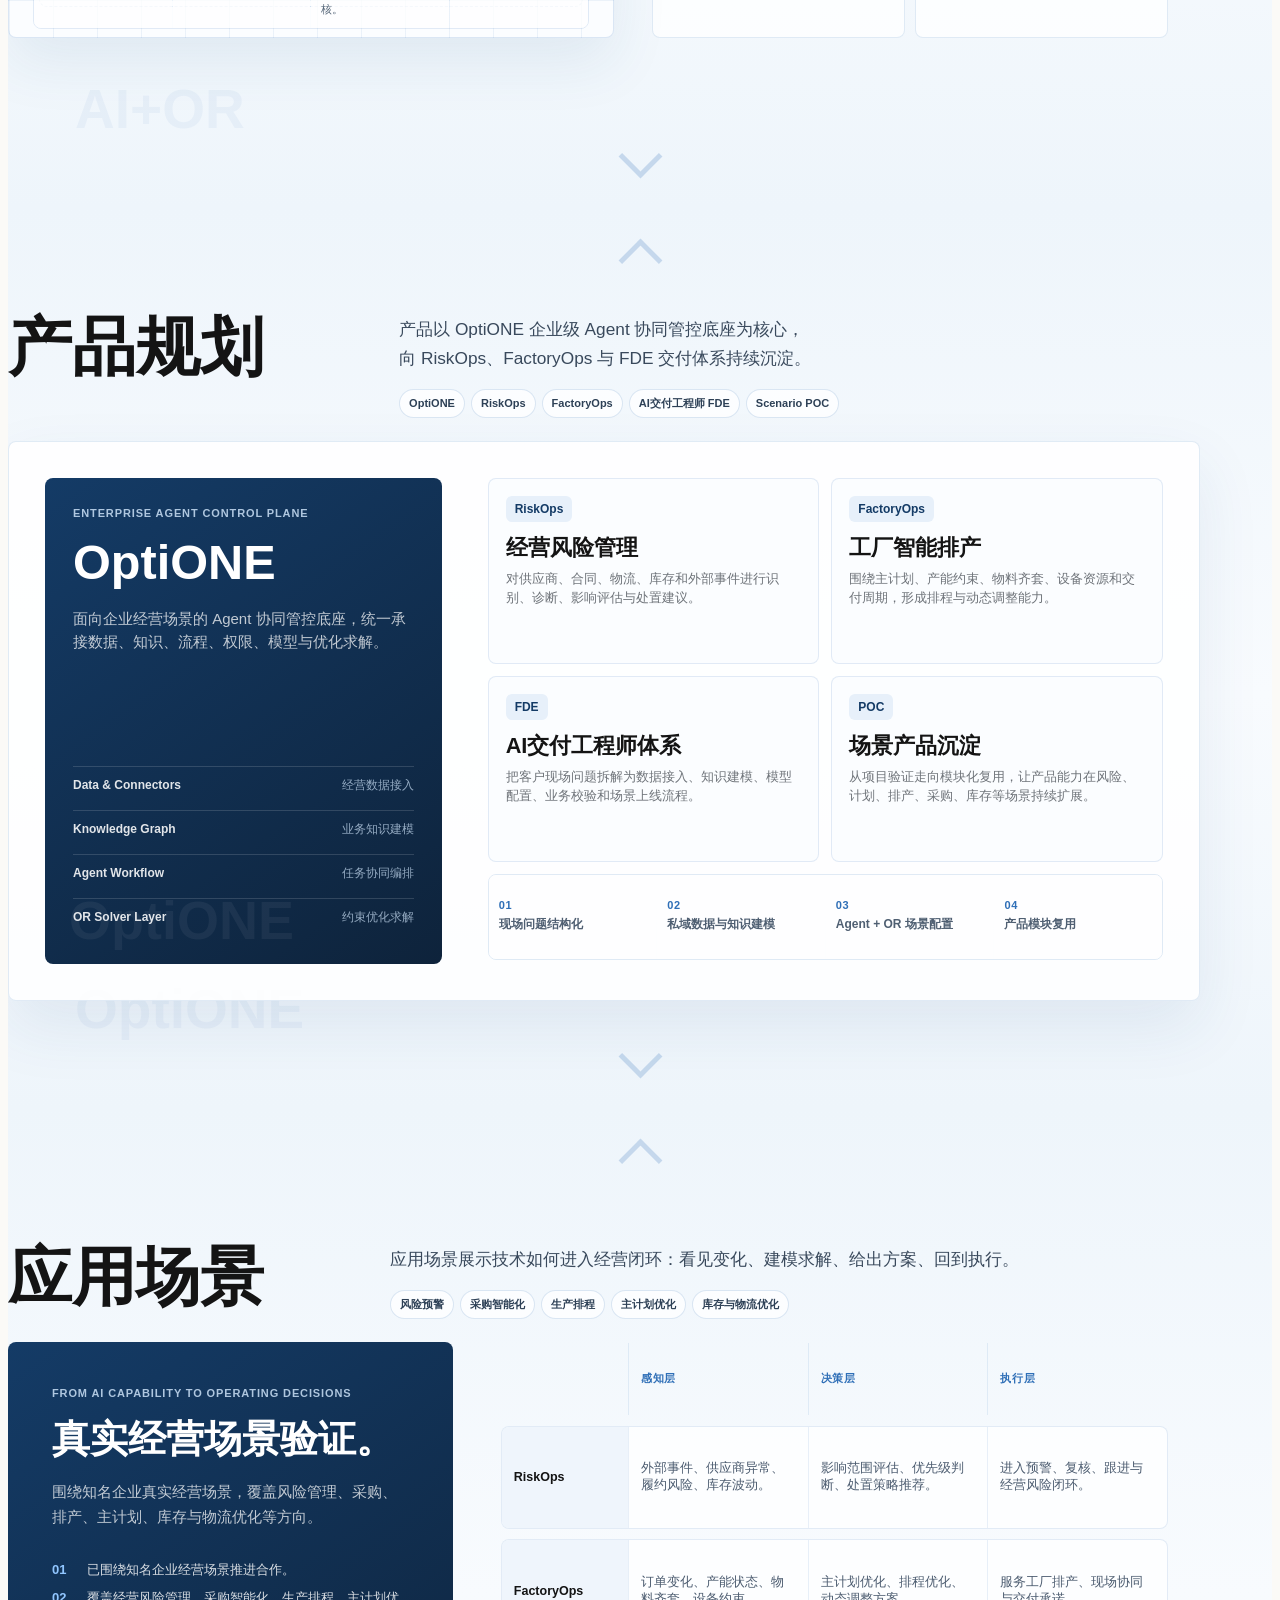
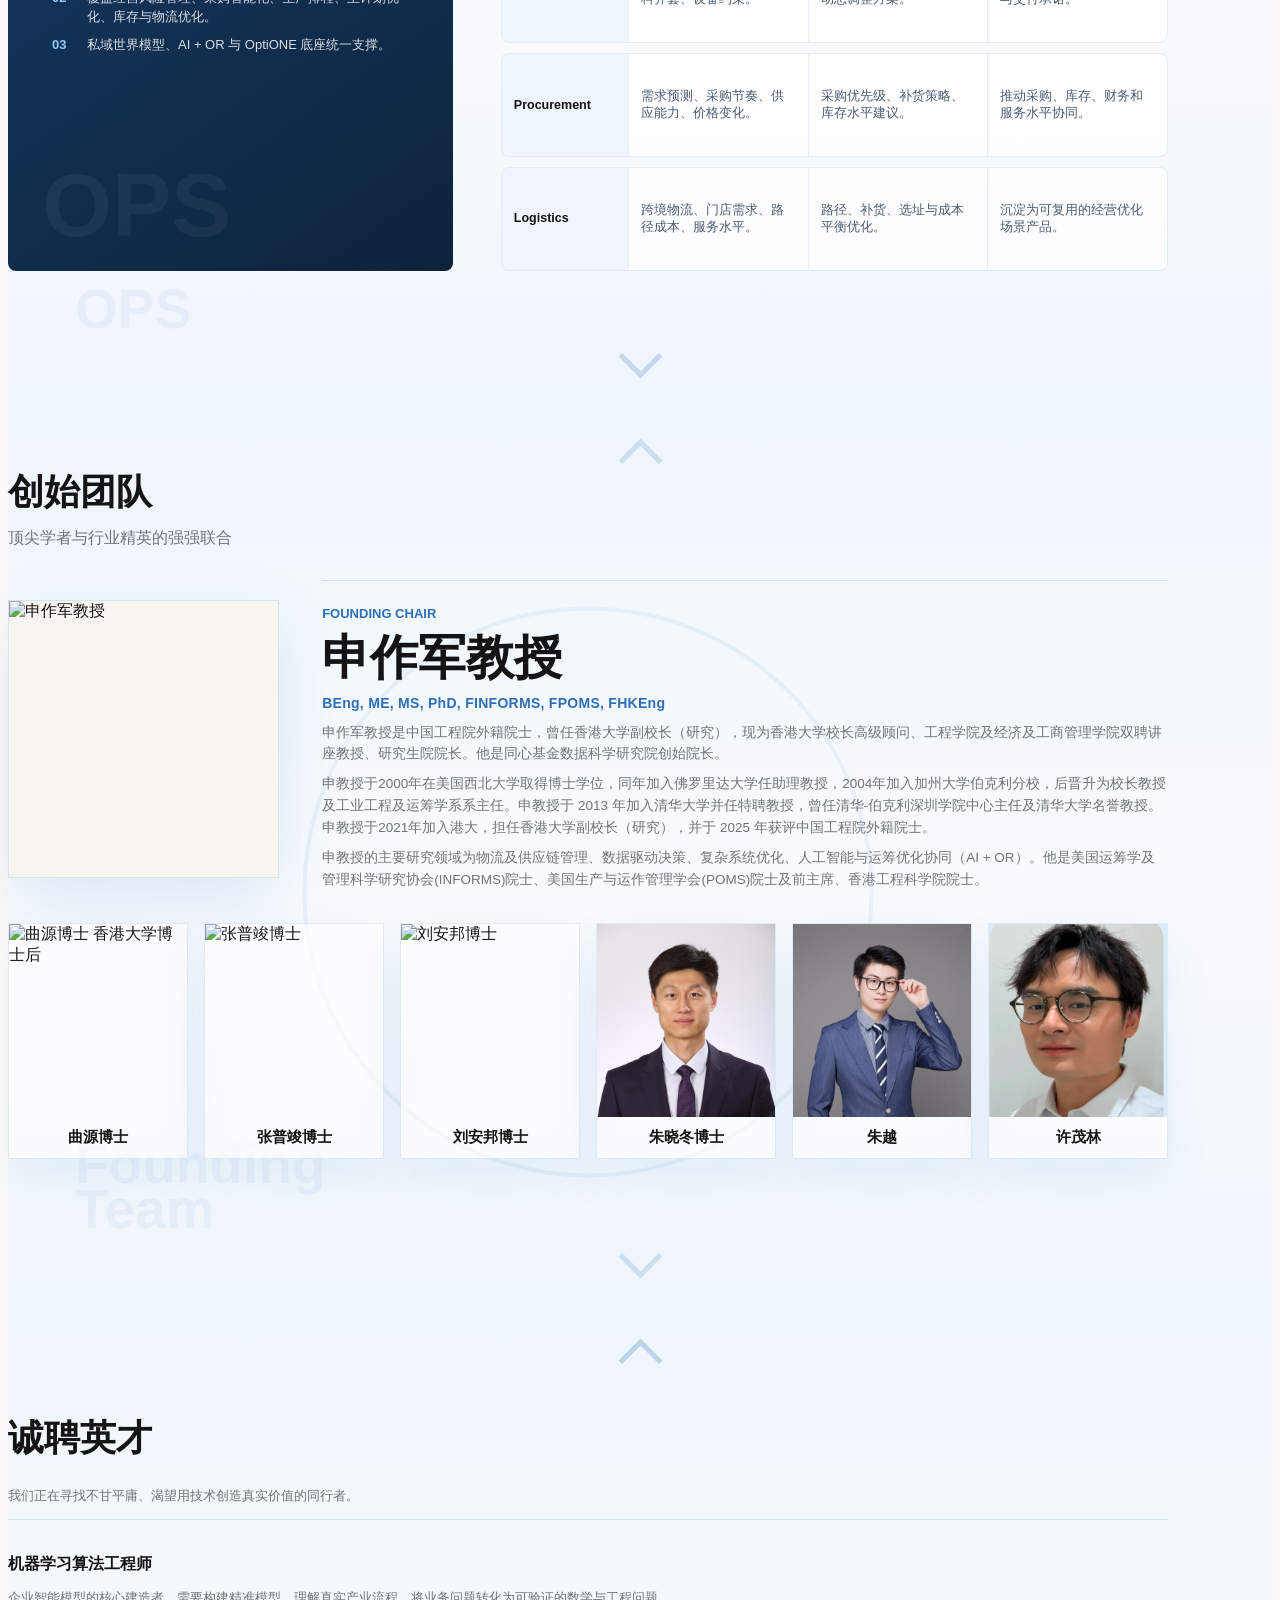
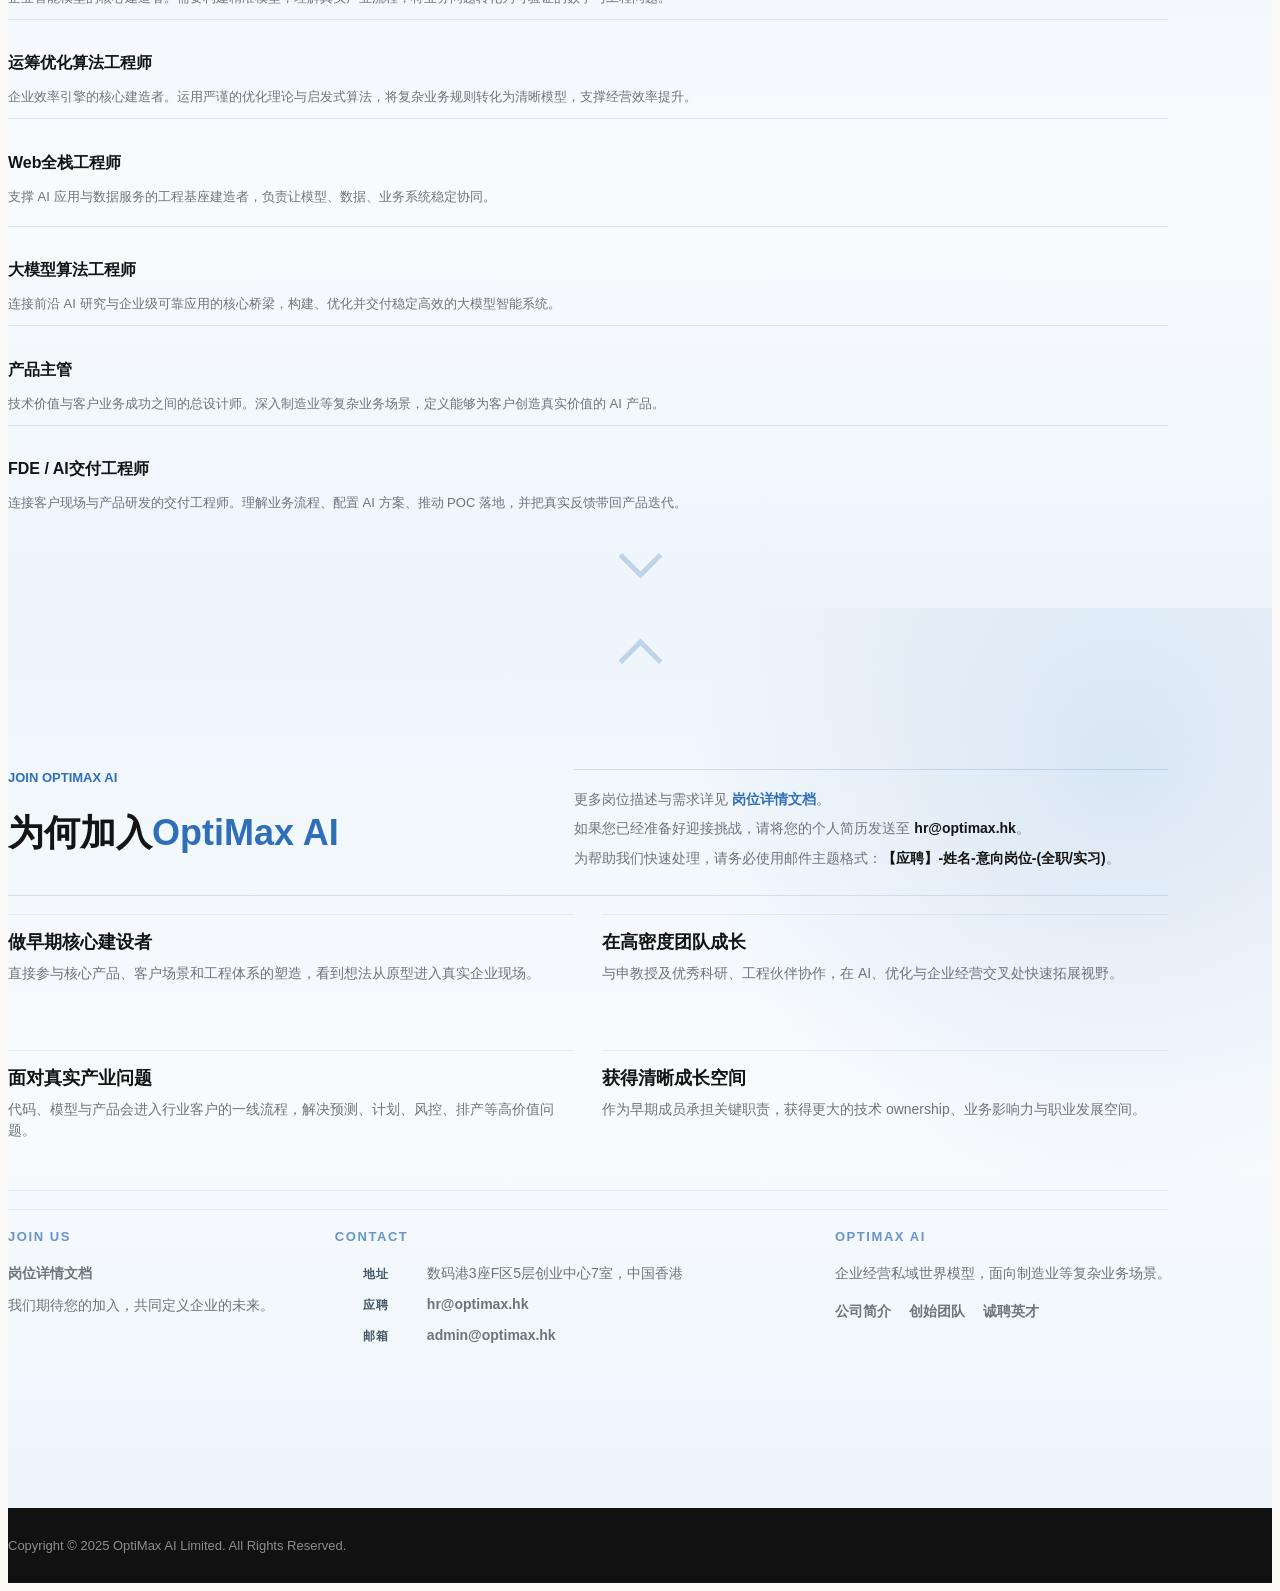
==== commit 02fe020a: "优化一个小 bug" ====
--- a/index.html
+++ b/index.html
@@ -466,8 +466,8 @@
                     <h3>朱越</h3>
                 </div>
                 <div class="founder-photo-card">
-                    <img src="images/maolin-xu.png" alt="徐茂林" class="img-responsive">
-                    <h3>徐茂林</h3>
+                    <img src="images/maolin-xu.png" alt="许茂林" class="img-responsive">
+                    <h3>许茂林</h3>
                 </div>
             </div>
         </div>
